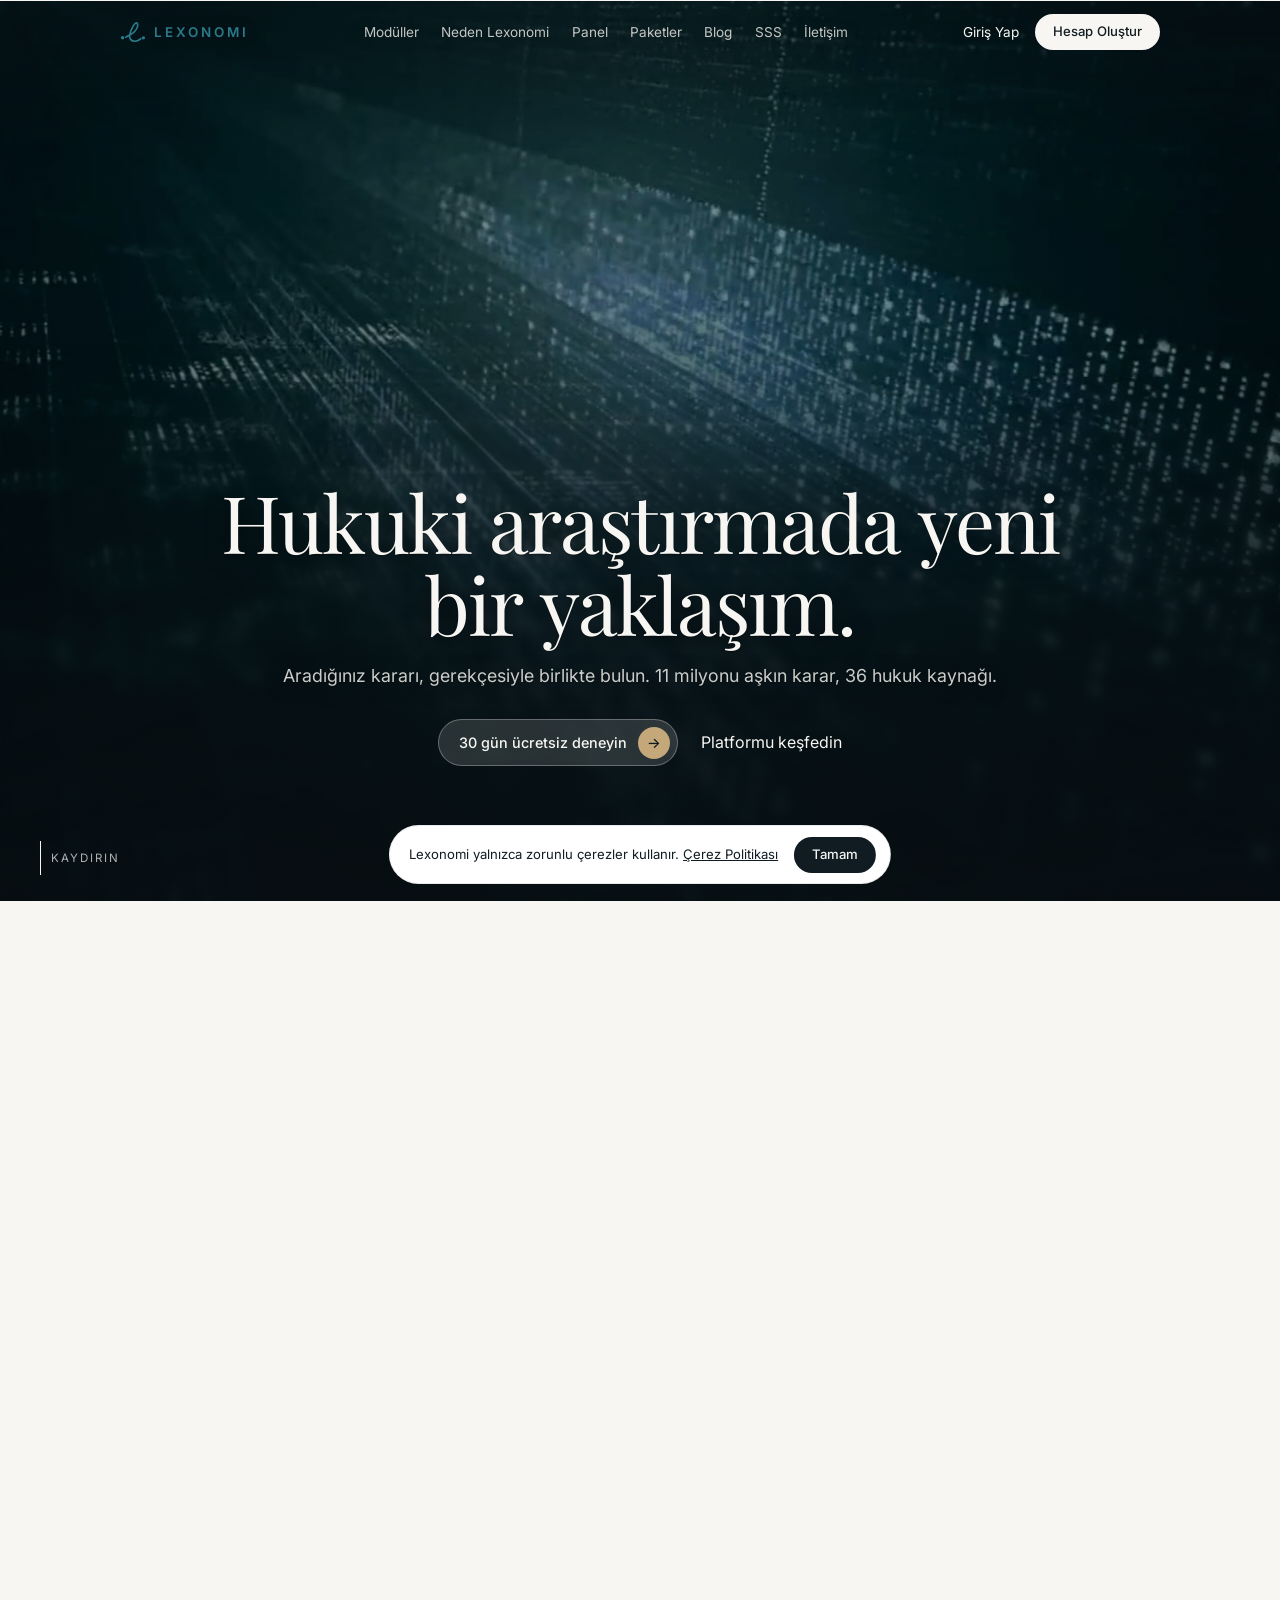
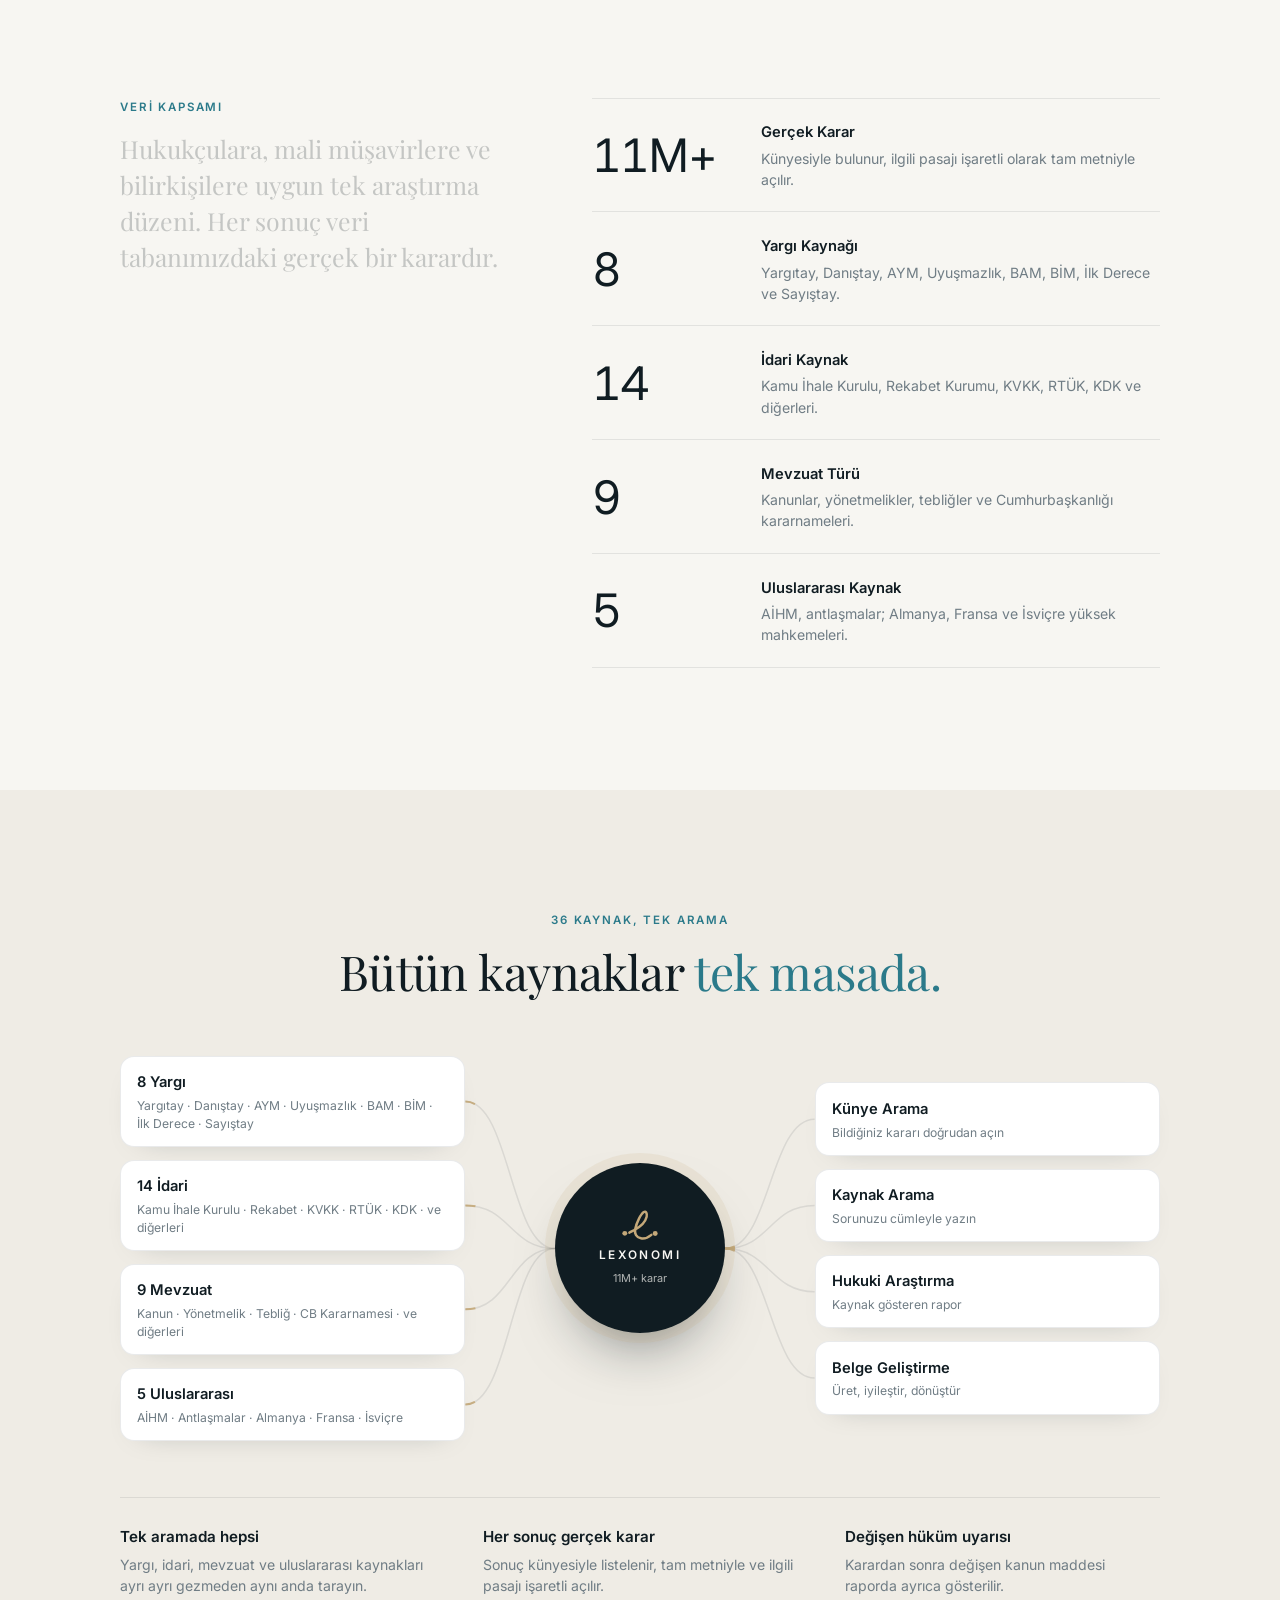
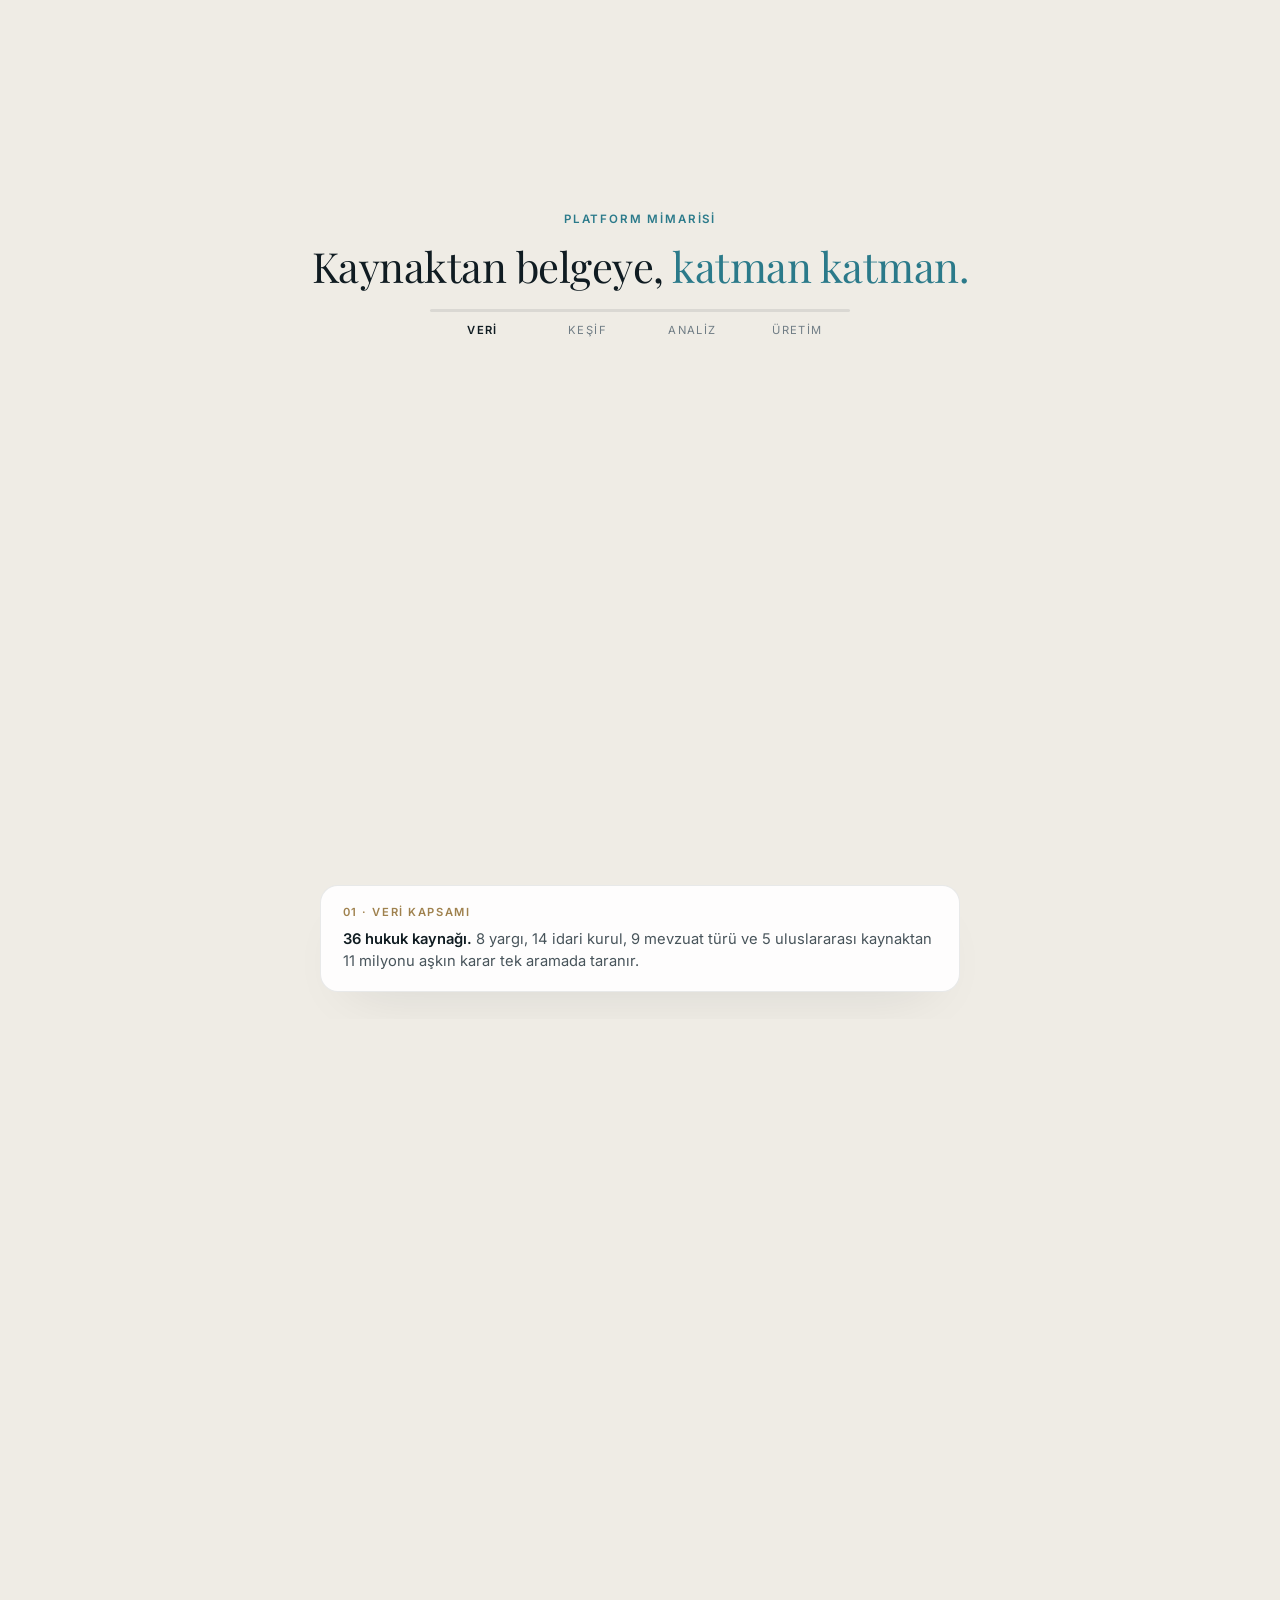
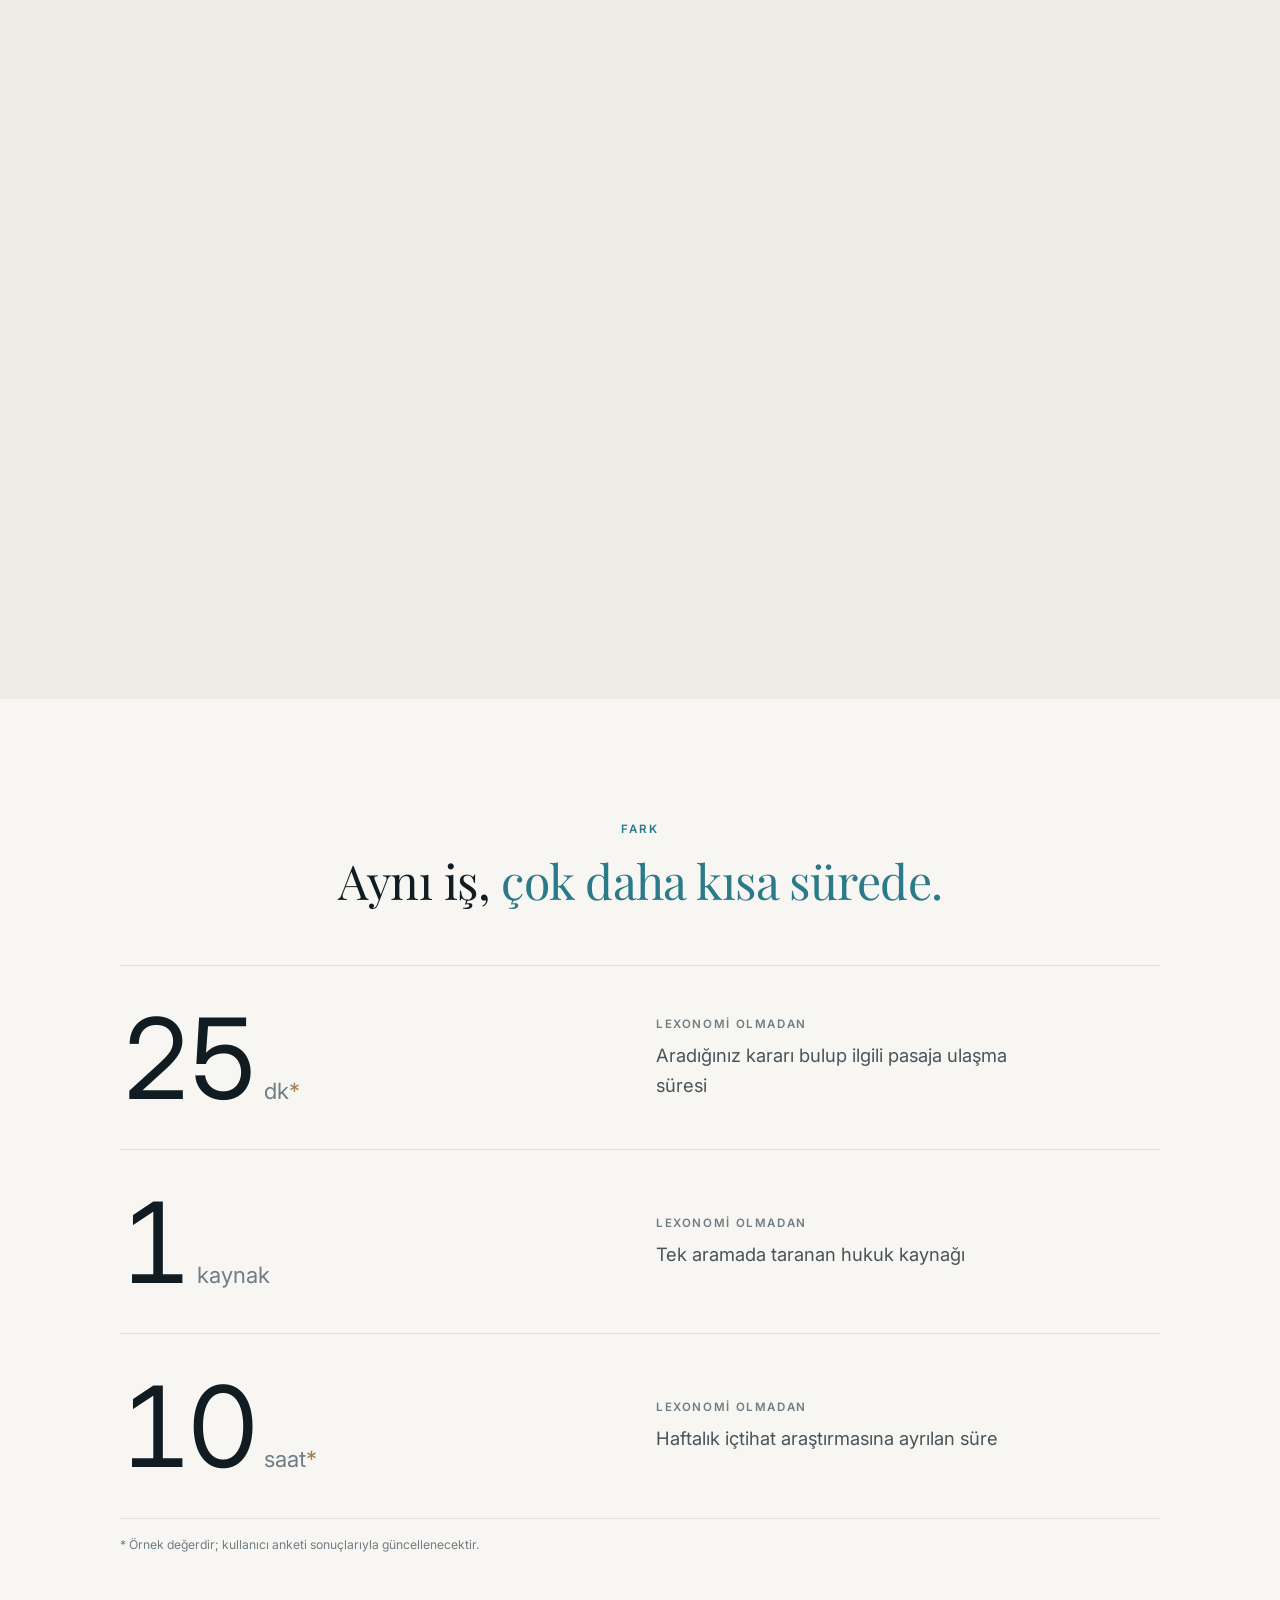
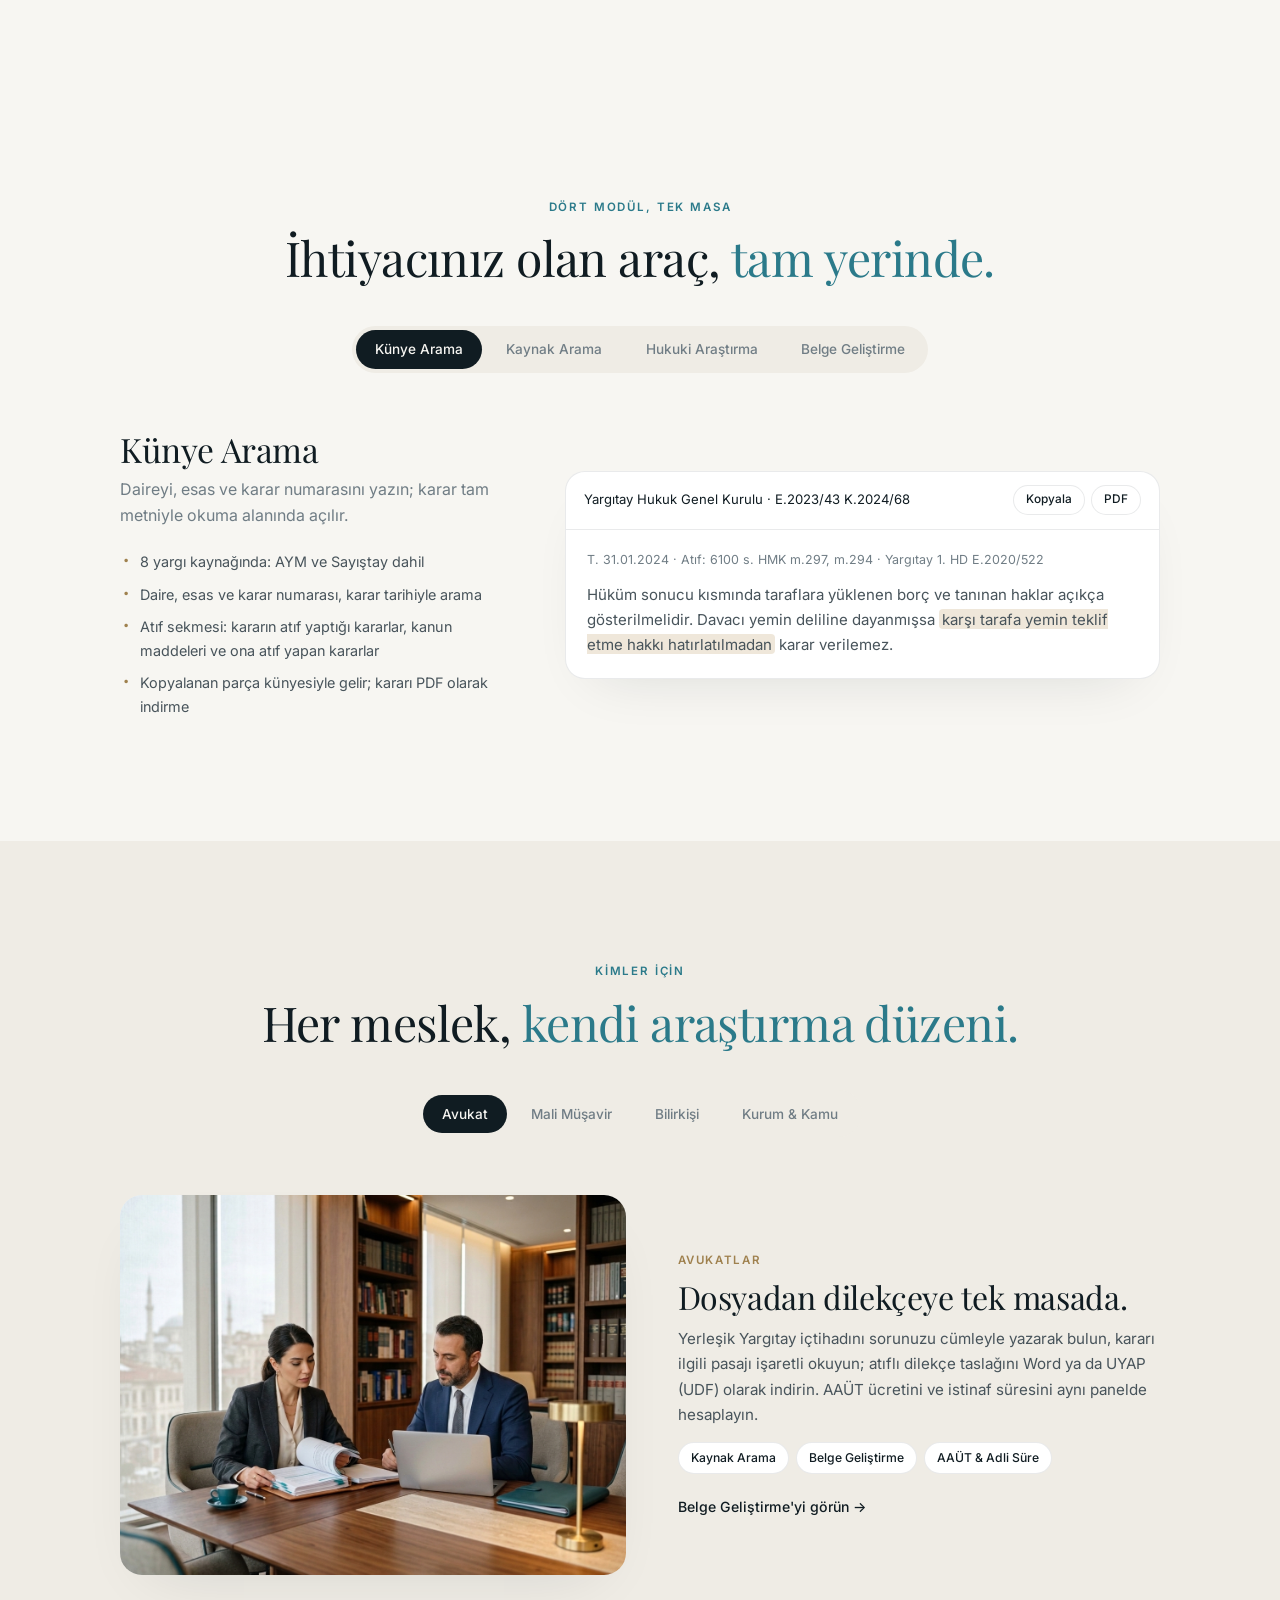
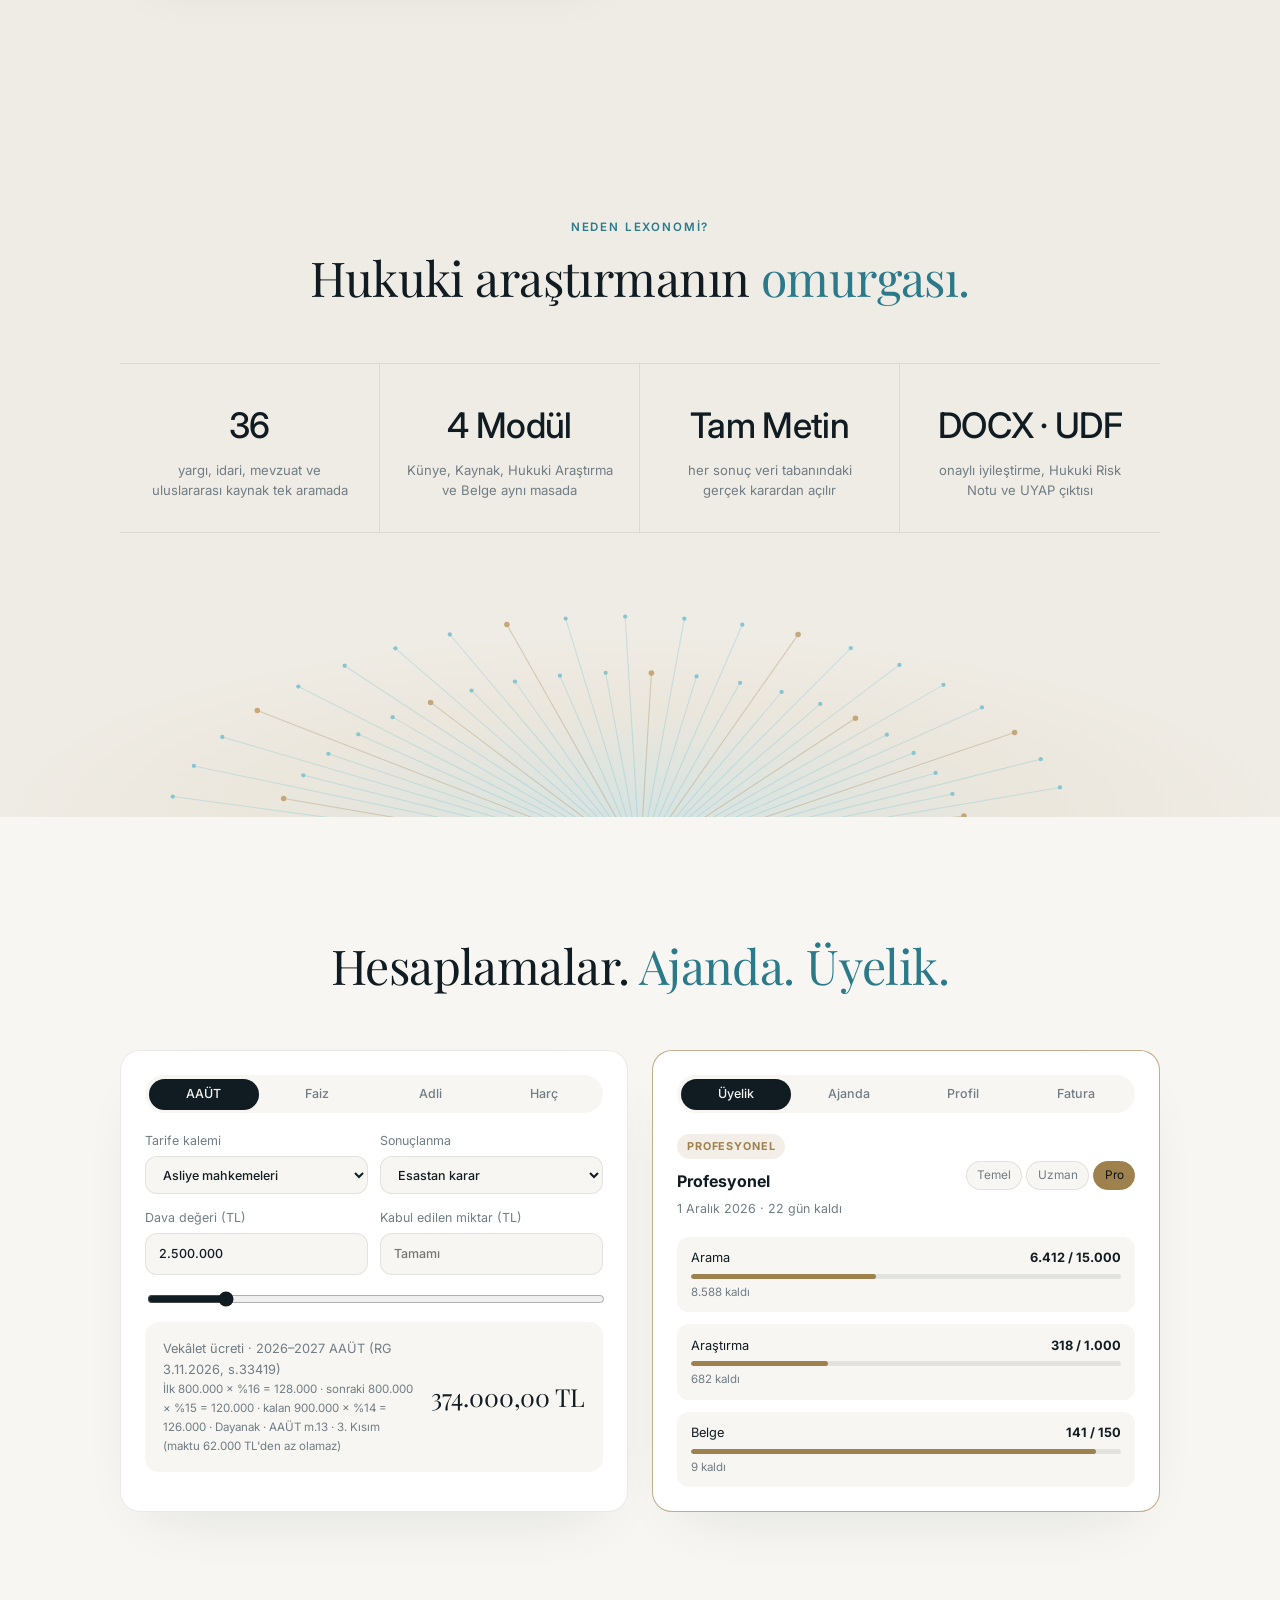
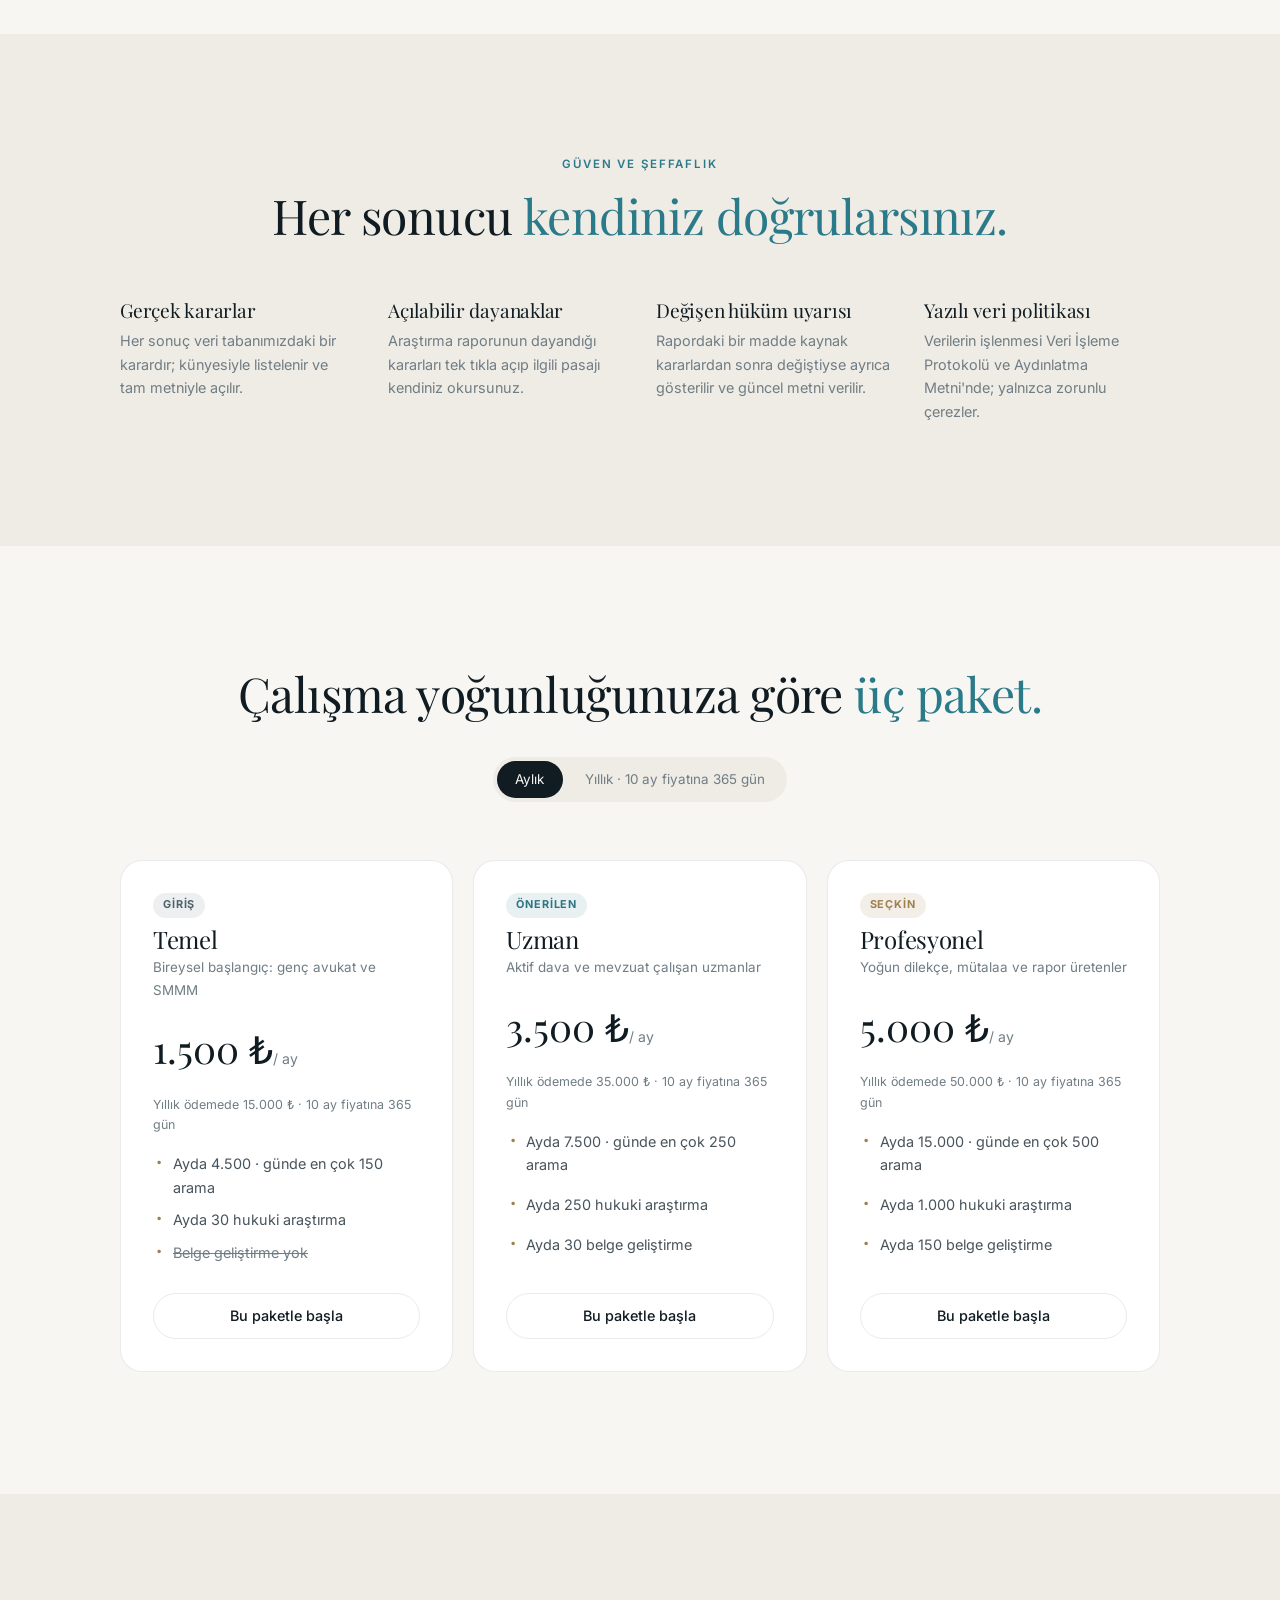
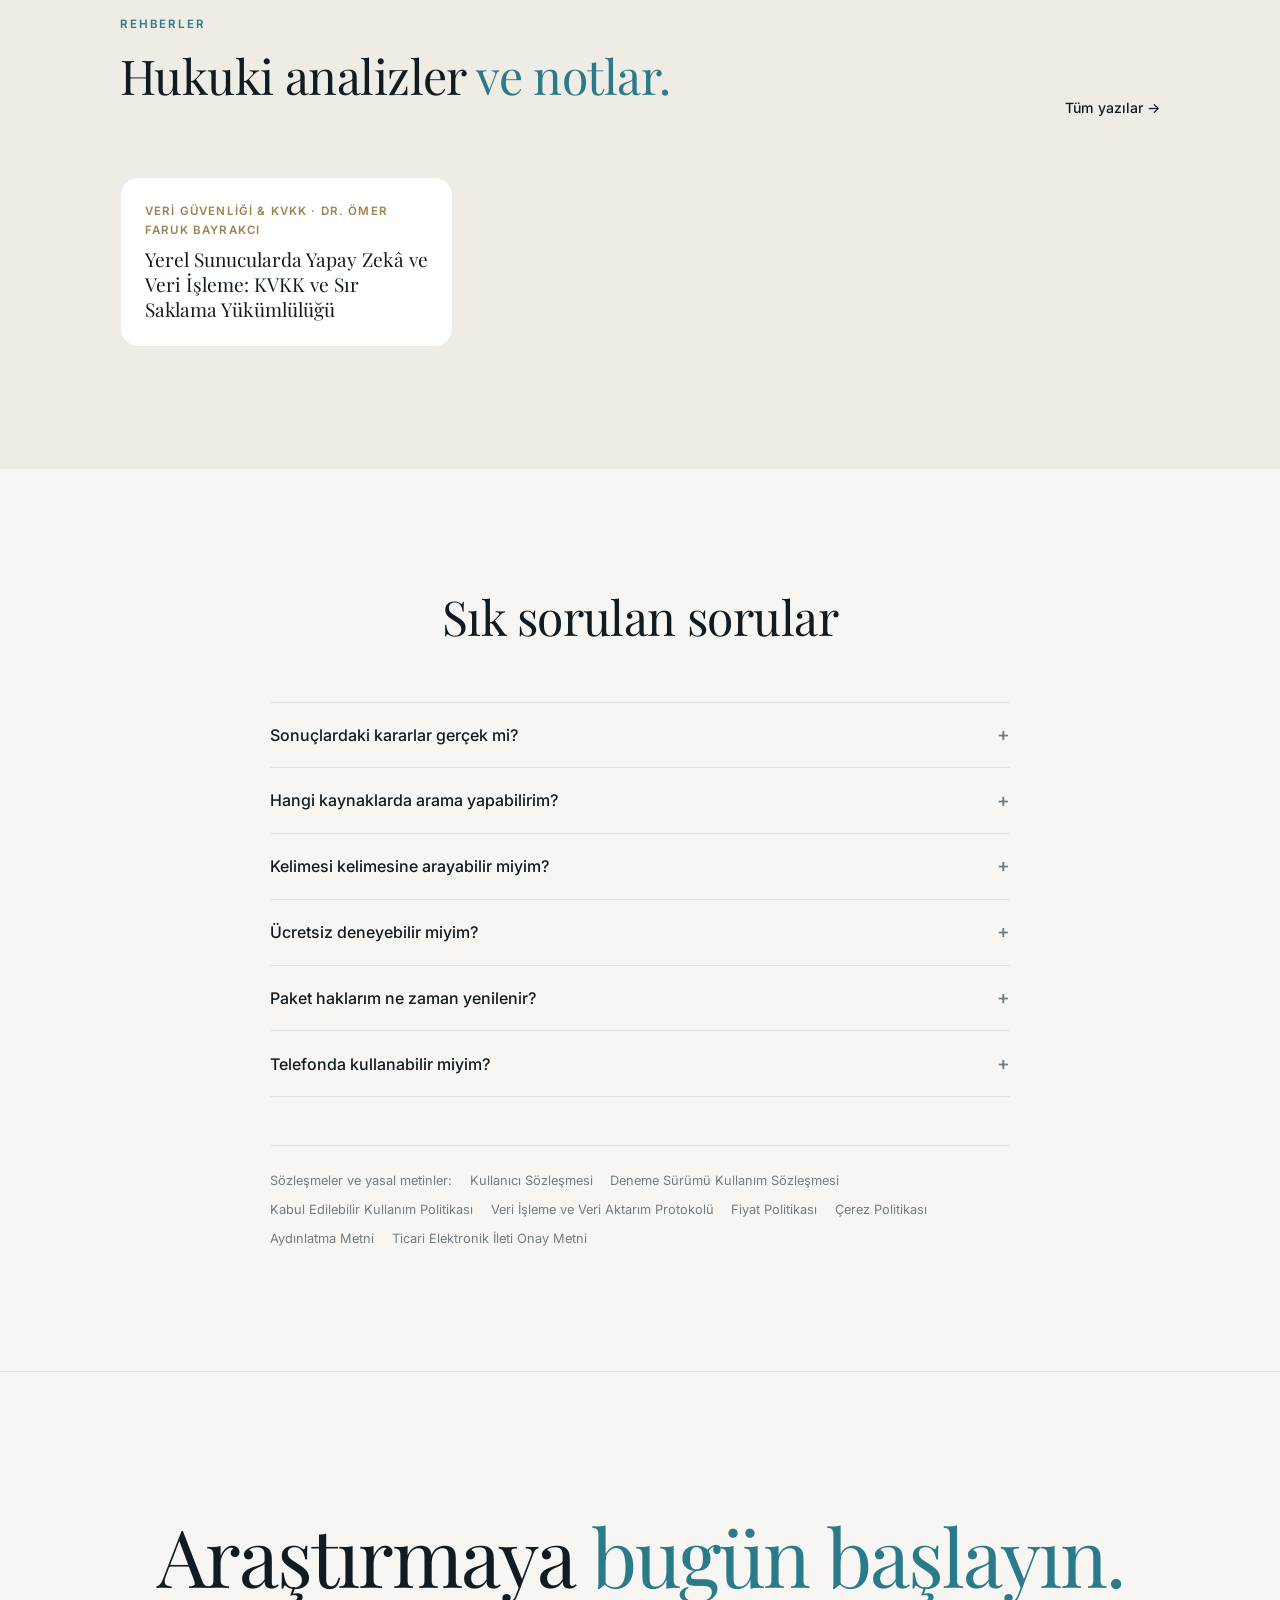
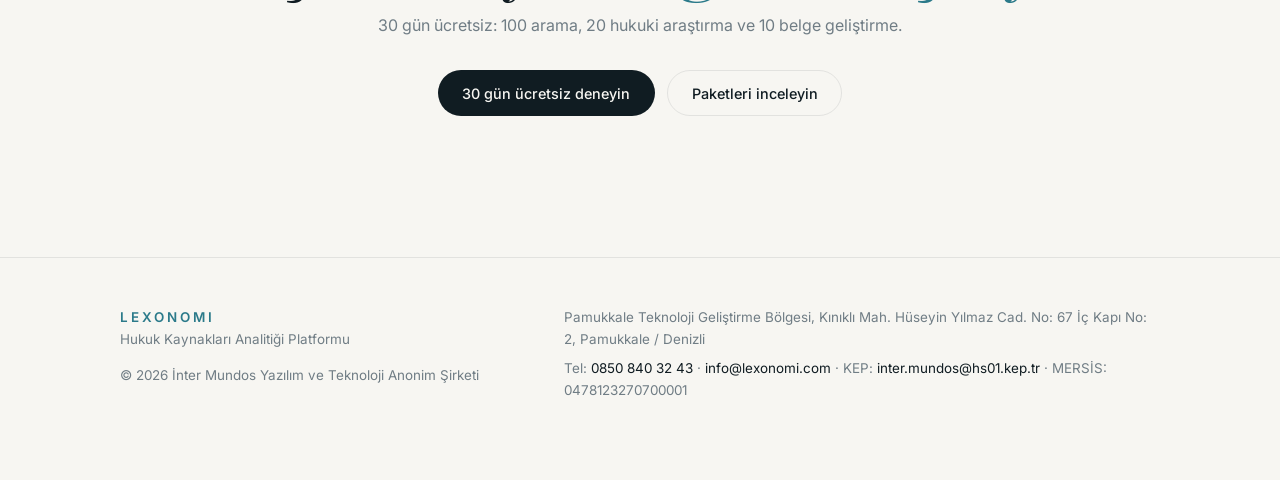
==== index.html @ 8d9b1895 "feat: Lexonomi web sitesi kaynak kodları" ====
<!DOCTYPE html>
<html lang="tr">

<head>
  <meta charset="utf-8" />
  <meta name="viewport" content="width=device-width, initial-scale=1, viewport-fit=cover" />
  <title>Lexonomi — Hukuk Kaynakları Analitiği Platformu</title>
  <meta name="description"
    content="11 milyonu aşkın karar; 8 yargı, 14 idari, 9 mevzuat ve 5 uluslararası kaynakta künye arama, kaynak arama, kaynak gösteren hukuki araştırma ve belge geliştirme." />
  <link rel="canonical" href="https://app.lexonomi.com/" />
  <meta name="theme-color" content="#F7F6F2" media="(prefers-color-scheme: light)" />
  <meta name="theme-color" content="#0D1418" media="(prefers-color-scheme: dark)" />
  <meta property="og:type" content="website" />
  <meta property="og:title" content="Lexonomi — Aradığınız karar, gerekçesiyle elinizde." />
  <meta property="og:description"
    content="36 hukuk kaynağı, 11 milyon+ karar, kaynak gösteren araştırma ve belge geliştirme." />
  <meta property="og:image" content="https://lexonomi.com/assets/opengraph-image.png" />
  <link rel="icon" href="assets/favicon.ico" sizes="48x48" type="image/x-icon" />
  <link rel="icon" href="assets/icon.svg" sizes="any" type="image/svg+xml" />

  <link rel="preconnect" href="https://fonts.googleapis.com" />
  <link rel="preconnect" href="https://fonts.gstatic.com" crossorigin />
  <link rel="stylesheet"
    href="https://fonts.googleapis.com/css2?family=Inter:wght@400;500;600&family=Playfair+Display:ital,wght@0,400;0,500;1,400&display=swap" />
  <link rel="stylesheet" href="styles.css" />
  <noscript>
    <style>
      .reveal {
        opacity: 1 !important;
        transform: none !important
      }
    </style>
  </noscript>

  <script type="application/ld+json">
  {
    "@context": "https://schema.org",
    "@graph": [
      {
        "@type": "Organization",
        "name": "Lexonomi — İnter Mundos Yazılım ve Teknoloji A.Ş.",
        "url": "https://lexonomi.com/",
        "email": "info@lexonomi.com",
        "telephone": "+90-850-840-32-43",
        "address": {
          "@type": "PostalAddress",
          "streetAddress": "Pamukkale Teknoloji Geliştirme Bölgesi, Kınıklı Mah. Hüseyin Yılmaz Cad. No: 67 İç Kapı No: 2",
          "addressLocality": "Pamukkale",
          "addressRegion": "Denizli",
          "addressCountry": "TR"
        }
      },
      {
        "@type": "SoftwareApplication",
        "name": "Lexonomi",
        "applicationCategory": "BusinessApplication",
        "operatingSystem": "Web",
        "url": "https://lexonomi.com/"
      }
    ]
  }
  </script>
</head>

<body>
  <!-- SADE ÜST MENÜ (OTOMATİK TEMA — MANUEL TEMA DÜĞMESİ YOK) -->
  <header class="site-header" id="top">
    <div class="container header-inner">
      <a href="#top" class="brand" aria-label="Lexonomi">
        <svg class="brand-logo" viewBox="218 122 200 166" fill="none" aria-hidden="true">
          <circle cx="238" cy="249" r="13" fill="currentColor"></circle>
          <circle cx="398" cy="250" r="13" fill="currentColor"></circle>
          <path
            d="M262 245 C 270 241, 278 236, 285 233 C 320 216, 346 192, 353 162 C 357 143, 349 130, 338 137 C 322 148, 300 192, 293 226 C 288 252, 299 271, 323 275 C 342 279, 362 270, 378 257"
            stroke="currentColor" stroke-width="13" stroke-linecap="round"></path>
        </svg>
        <span class="brand-word">LEXONOMI</span>
      </a>

      <nav class="nav" aria-label="Ana menü">
        <a href="#moduller">Modüller</a>
        <a href="#neden">Neden Lexonomi</a>
        <a href="#panel">Panel</a>
        <a href="#fiyatlar">Paketler</a>
        <a href="blog/index.html">Blog</a>
        <a href="#sss">SSS</a>
        <a href="#iletisim">İletişim</a>
      </nav>

      <div class="header-actions">
        <a href="https://app.lexonomi.com/" class="nav-login hide-sm" data-app-link="giris">Giriş Yap</a>
        <a href="https://app.lexonomi.com/" class="btn btn-primary btn-sm hide-sm" data-app-link="kayit">Hesap Oluştur</a>
        <button class="menu-btn" id="menuBtn" aria-label="Menü" aria-expanded="false" aria-controls="mobileMenu">
          <span></span><span></span>
        </button>
      </div>
    </div>

    <div class="mobile-menu" id="mobileMenu" hidden>
      <nav>
        <a href="#moduller">Modüller</a>
        <a href="#neden">Neden Lexonomi</a>
        <a href="#panel">Hesap Paneli</a>
        <a href="#guvenlik">Güven</a>
        <a href="#fiyatlar">Paketler</a>
        <a href="blog/index.html">Blog</a>
        <a href="#sss">SSS</a>
        <a href="#sozlesmeler">Sözleşmeler</a>
        <a href="#iletisim">İletişim</a>
      </nav>
      <div class="mobile-cta">
        <a href="https://app.lexonomi.com/" class="btn btn-ghost btn-block" data-app-link="giris">Giriş Yap</a>
        <a href="https://app.lexonomi.com/" class="btn btn-primary btn-block" data-app-link="kayit">Hesap Oluştur</a>
      </div>
    </div>
  </header>

  <main>
    <!-- 1. SİNEMATİK VİDEO GİRİŞ — KAYDIRDIKÇA ÇERÇEVEYE OTURUR -->
    <section class="hero-cine" id="ust" aria-label="Lexonomi açılış">
      <div class="hero-cine-sticky">
        <div class="hero-cine-media">
          <video id="heroVideo" class="hero-video" autoplay muted loop playsinline preload="auto"
            poster="assets/hero-poster.jpg"></video>
          <div class="hero-calm" aria-hidden="true"></div>
          <div class="hero-scrim" aria-hidden="true"></div>
        </div>

        <div class="hero-cine-copy">
          <h1 id="heroSlogan" class="hero-title">Hukuki araştırmada yeni bir yaklaşım.</h1>
          <p class="hero-sub">Aradığınız kararı, gerekçesiyle birlikte bulun. 11 milyonu aşkın karar, 36 hukuk kaynağı.</p>
          <div class="hero-cta">
            <a href="https://app.lexonomi.com/" class="hero-pill" data-app-link="kayit">30 gün ücretsiz deneyin <span aria-hidden="true">→</span></a>
            <a href="#katmanlar" class="hero-link">Platformu keşfedin</a>
          </div>
        </div>

        <p class="hero-cine-second" aria-hidden="true">Her sonuç, veri tabanımızdaki<br><em>gerçek bir karardır.</em></p>

        <div class="hero-cine-foot">
          <span class="scroll-cue" aria-hidden="true"><i></i>Kaydırın</span>
          <span class="hero-sample-note" id="heroSampleNote"></span>
        </div>
      </div>
    </section>

    <!-- 2. KAPSAM — LEGORA TARZI EDİTORYAL SAYI DÜZENİ (GERÇEK LEXONOMI VERİLERİ) -->
    <section class="section" id="kapsam">
      <div class="container editorial-metrics reveal">
        <div class="em-intro">
          <p class="eyebrow">Veri Kapsamı</p>
          <p class="em-statement">Hukukçulara, mali müşavirlere ve bilirkişilere uygun tek araştırma düzeni. Her sonuç
            veri tabanımızdaki gerçek bir karardır.</p>
        </div>

        <div class="em-list">
          <div class="em-row">
            <strong>11M+</strong>
            <div class="em-detail"><b>Gerçek Karar</b><p>Künyesiyle bulunur, ilgili pasajı işaretli olarak tam metniyle açılır.</p></div>
          </div>
          <div class="em-row">
            <strong>8</strong>
            <div class="em-detail"><b>Yargı Kaynağı</b><p>Yargıtay, Danıştay, AYM, Uyuşmazlık, BAM, BİM, İlk Derece ve Sayıştay.</p></div>
          </div>
          <div class="em-row">
            <strong>14</strong>
            <div class="em-detail"><b>İdari Kaynak</b><p>Kamu İhale Kurulu, Rekabet Kurumu, KVKK, RTÜK, KDK ve diğerleri.</p></div>
          </div>
          <div class="em-row">
            <strong>9</strong>
            <div class="em-detail"><b>Mevzuat Türü</b><p>Kanunlar, yönetmelikler, tebliğler ve Cumhurbaşkanlığı kararnameleri.</p></div>
          </div>
          <div class="em-row">
            <strong>5</strong>
            <div class="em-detail"><b>Uluslararası Kaynak</b><p>AİHM, antlaşmalar; Almanya, Fransa ve İsviçre yüksek mahkemeleri.</p></div>
          </div>
        </div>
      </div>
    </section>

    <!-- 2.2. KAYNAK AKIŞ ŞEMASI — 36 KAYNAK TEK MERKEZDE (çizgiler app.js ile çizilir) -->
    <section class="section section-soft" id="kaynaklar" aria-label="36 hukuk kaynağı">
      <div class="container">
        <header class="sec-head reveal">
          <p class="eyebrow">36 Kaynak, Tek Arama</p>
          <h2>Bütün kaynaklar <span class="tone">tek masada.</span></h2>
        </header>

        <div class="flow" id="flow">
          <svg class="flow-lines" aria-hidden="true"></svg>

          <div class="flow-col flow-src">
            <div class="flow-card" data-flow="src">
              <b>8 Yargı</b>
              <p>Yargıtay · Danıştay · AYM · Uyuşmazlık · BAM · BİM · İlk Derece · Sayıştay</p>
            </div>
            <div class="flow-card" data-flow="src">
              <b>14 İdari</b>
              <p>Kamu İhale Kurulu · Rekabet · KVKK · RTÜK · KDK · ve diğerleri</p>
            </div>
            <div class="flow-card" data-flow="src">
              <b>9 Mevzuat</b>
              <p>Kanun · Yönetmelik · Tebliğ · CB Kararnamesi · ve diğerleri</p>
            </div>
            <div class="flow-card" data-flow="src">
              <b>5 Uluslararası</b>
              <p>AİHM · Antlaşmalar · Almanya · Fransa · İsviçre</p>
            </div>
          </div>

          <div class="flow-hub" data-flow="hub">
            <svg viewBox="218 122 200 166" fill="none" aria-hidden="true">
              <circle cx="238" cy="249" r="13" fill="currentColor"></circle>
              <circle cx="398" cy="250" r="13" fill="currentColor"></circle>
              <path d="M262 245 C 270 241, 278 236, 285 233 C 320 216, 346 192, 353 162 C 357 143, 349 130, 338 137 C 322 148, 300 192, 293 226 C 288 252, 299 271, 323 275 C 342 279, 362 270, 378 257"
                stroke="currentColor" stroke-width="13" stroke-linecap="round"></path>
            </svg>
            <span>LEXONOMI</span>
            <small>11M+ karar</small>
          </div>

          <div class="flow-col flow-out">
            <a class="flow-card flow-mod" data-flow="out" href="#moduller" data-goto-mod="kunye"><b>Künye Arama</b><p>Bildiğiniz kararı doğrudan açın</p></a>
            <a class="flow-card flow-mod" data-flow="out" href="#moduller" data-goto-mod="kaynak"><b>Kaynak Arama</b><p>Sorunuzu cümleyle yazın</p></a>
            <a class="flow-card flow-mod" data-flow="out" href="#moduller" data-goto-mod="arastirma"><b>Hukuki Araştırma</b><p>Kaynak gösteren rapor</p></a>
            <a class="flow-card flow-mod" data-flow="out" href="#moduller" data-goto-mod="belge"><b>Belge Geliştirme</b><p>Üret, iyileştir, dönüştür</p></a>
          </div>
        </div>

        <div class="trio reveal">
          <div>
            <b>Tek aramada hepsi</b>
            <p>Yargı, idari, mevzuat ve uluslararası kaynakları ayrı ayrı gezmeden aynı anda tarayın.</p>
          </div>
          <div>
            <b>Her sonuç gerçek karar</b>
            <p>Sonuç künyesiyle listelenir, tam metniyle ve ilgili pasajı işaretli açılır.</p>
          </div>
          <div>
            <b>Değişen hüküm uyarısı</b>
            <p>Karardan sonra değişen kanun maddesi raporda ayrıca gösterilir.</p>
          </div>
        </div>
      </div>
    </section>

    <!-- 2.5. KAYDIRDIKÇA ÜST ÜSTE OTURAN KATMANLAR (STICKY 3D YIĞIN) -->
    <section class="stack-sec" id="katmanlar" aria-label="Platform mimarisi">
      <div class="stack-sticky">
        <header class="stack-head">
          <p class="eyebrow">Platform Mimarisi</p>
          <h2>Kaynaktan belgeye, <span class="tone">katman katman.</span></h2>
        </header>

        <div class="stack-progress" aria-hidden="true">
          <span class="stack-progress-bar"></span>
          <ol>
            <li data-step="0">Veri</li>
            <li data-step="1">Keşif</li>
            <li data-step="2">Analiz</li>
            <li data-step="3">Üretim</li>
          </ol>
        </div>

        <div class="stack-scene" aria-hidden="true">
          <div class="stack-world">
            <div class="plate" data-plate="0"><b>36 Hukuk Kaynağı</b><small>11M+ karar</small></div>
            <div class="plate" data-plate="1"><b>Künye &amp; Kaynak</b><small>Erişim ve keşif</small></div>
            <div class="plate" data-plate="2"><b>Hukuki Araştırma</b><small>Atıflı analiz</small></div>
            <div class="plate plate-top" data-plate="3">
              <div class="plate-tiles">
                <i>Künye Arama</i><i>Kaynak Arama</i><i>Hukuki Araştırma</i>
                <i>Belge Geliştirme</i><i>AAÜT Hesabı</i><i>Süre Hesabı</i>
              </div>
            </div>
          </div>
        </div>

        <div class="stack-captions" aria-live="polite">
          <article class="stack-cap is-active" data-cap="0">
            <span>01 · Veri Kapsamı</span>
            <p><b>36 hukuk kaynağı.</b> 8 yargı, 14 idari kurul, 9 mevzuat türü ve 5 uluslararası kaynaktan 11 milyonu aşkın karar tek aramada taranır.</p>
          </article>
          <article class="stack-cap" data-cap="1">
            <span>02 · Erişim &amp; Keşif</span>
            <p><b>Künye Arama ve Kaynak Arama.</b> Künyesini bildiğiniz kararı doğrudan açın ya da sorunuzu cümleyle yazın; kararlar anlamına göre bulunur ve ilgili pasaj işaretli açılır.</p>
          </article>
          <article class="stack-cap" data-cap="2">
            <span>03 · Analiz</span>
            <p><b>Hukuki Araştırma.</b> Sorunuzla ilgili kararlar taranır ve kaynak gösteren bir rapor yazılır; kararlardan sonra değişen kanun maddeleri ayrıca uyarılır.</p>
          </article>
          <article class="stack-cap" data-cap="3">
            <span>04 · Üretim &amp; Hesap</span>
            <p><b>Belge Geliştirme ve Hesap Paneli.</b> Atıflı taslak üretin, DOCX / PDF / UDF indirin; AAÜT ve süreleri aynı panelde hesaplayın.</p>
          </article>
        </div>
      </div>
    </section>

    <!-- 2.7. LEXONOMI OLMADAN / LEXONOMI İLE — KAYDIRDIKÇA DÖNÜŞEN SAYILAR
         ÖNEMLİ: data-sample="1" olan satırlar ÖRNEK değerdir. Kullanıcı anketi sonuçları gelince
         data-from / data-to değerlerini güncelleyip data-sample özniteliğini silin (yıldız ve dipnot kendiliğinden kalkar). -->
    <section class="section" id="fark" aria-label="Lexonomi ile fark">
      <div class="container">
        <header class="sec-head reveal">
          <p class="eyebrow">Fark</p>
          <h2>Aynı iş, <span class="tone">çok daha kısa sürede.</span></h2>
        </header>

        <div class="fark-list">
          <div class="fark-row" data-fark data-from="25" data-to="2" data-unit="dk" data-sample="1">
            <div class="fark-num"><span class="fark-val">25</span><small class="fark-unit">dk</small></div>
            <div class="fark-copy">
              <span class="fark-state"><i class="off">Lexonomi olmadan</i><i class="on">Lexonomi ile</i></span>
              <p>Aradığınız kararı bulup ilgili pasaja ulaşma süresi</p>
            </div>
          </div>
          <div class="fark-row" data-fark data-from="1" data-to="36" data-unit="kaynak">
            <div class="fark-num"><span class="fark-val">1</span><small class="fark-unit">kaynak</small></div>
            <div class="fark-copy">
              <span class="fark-state"><i class="off">Lexonomi olmadan</i><i class="on">Lexonomi ile</i></span>
              <p>Tek aramada taranan hukuk kaynağı</p>
            </div>
          </div>
          <div class="fark-row" data-fark data-from="10" data-to="3" data-unit="saat" data-sample="1">
            <div class="fark-num"><span class="fark-val">10</span><small class="fark-unit">saat</small></div>
            <div class="fark-copy">
              <span class="fark-state"><i class="off">Lexonomi olmadan</i><i class="on">Lexonomi ile</i></span>
              <p>Haftalık içtihat araştırmasına ayrılan süre</p>
            </div>
          </div>
        </div>
        <p class="fark-note" id="farkNote">* Örnek değerdir; kullanıcı anketi sonuçlarıyla güncellenecektir.</p>
      </div>
    </section>

    <!-- 3. DÖRT MODÜL — SADELEŞTİRİLMİŞ, 20 SANİYEDE ANLAŞILIR -->
    <section class="section" id="moduller">
      <div class="container">
        <header class="sec-head reveal">
          <p class="eyebrow">Dört Modül, Tek Masa</p>
          <h2>İhtiyacınız olan araç, <span class="tone">tam yerinde.</span></h2>
          <div class="mod-tabs" role="tablist" aria-label="Modüller">
            <button type="button" role="tab" aria-selected="true" class="is-on" data-mod="kunye">Künye Arama</button>
            <button type="button" role="tab" aria-selected="false" data-mod="kaynak">Kaynak Arama</button>
            <button type="button" role="tab" aria-selected="false" data-mod="arastirma">Hukuki Araştırma</button>
            <button type="button" role="tab" aria-selected="false" data-mod="belge">Belge Geliştirme</button>
          </div>
        </header>

        <!-- MODÜL 1: KÜNYE ARAMA -->
        <div class="mod-view" data-mod-pane="kunye">
          <div class="mod-copy">
            <h3>Künye Arama</h3>
            <p class="mod-lead">Daireyi, esas ve karar numarasını yazın; karar tam metniyle okuma alanında açılır.</p>
            <ul class="clean-list">
              <li>8 yargı kaynağında: AYM ve Sayıştay dahil</li>
              <li>Daire, esas ve karar numarası, karar tarihiyle arama</li>
              <li>Atıf sekmesi: kararın atıf yaptığı kararlar, kanun maddeleri ve ona atıf yapan kararlar</li>
              <li>Kopyalanan parça künyesiyle gelir; kararı PDF olarak indirme</li>
            </ul>
          </div>
          <div class="mod-canvas">
            <div class="canvas-bar">
              <span>Yargıtay Hukuk Genel Kurulu · E.2023/43 K.2024/68</span>
              <div class="canvas-tools">
                <button type="button" class="copy-btn"
                  data-copy="Yargıtay HGK, E.2023/43 K.2024/68, T.31.01.2024">Kopyala</button>
                <button type="button" class="copy-btn" data-toast-msg="Karar PDF olarak hazırlandı.">PDF</button>
              </div>
            </div>
            <div class="canvas-body">
              <p class="canvas-meta">T. 31.01.2024 · Atıf: 6100 s. HMK m.297, m.294 · Yargıtay 1. HD E.2020/522</p>
              <p>Hüküm sonucu kısmında taraflara yüklenen borç ve tanınan haklar açıkça gösterilmelidir. Davacı yemin
                deliline dayanmışsa <mark>karşı tarafa yemin teklif etme hakkı hatırlatılmadan</mark> karar verilemez.
              </p>
            </div>
          </div>
        </div>

        <!-- MODÜL 2: KAYNAK ARAMA -->
        <div class="mod-view" data-mod-pane="kaynak" hidden>
          <div class="mod-copy">
            <h3>Kaynak Arama</h3>
            <p class="mod-lead">Sorunuzu cümleyle yazın; arama kelimeye değil anlama bakar, aynı meseleyi başka sözcüklerle anlatan kararlar da bulunur.</p>
            <ul class="clean-list">
              <li>Güncel sekmesinde son 5 yılın kararları</li>
              <li>Kelime sekmesinde sorudaki kelimelerin geçtiği kararlar</li>
              <li>Karar, soruyla ilgili pasajda işaretli açılır; kararın içinde arama</li>
              <li>Kopyalanan parça künyesiyle gelir</li>
            </ul>
          </div>
          <div class="mod-canvas">
            <div class="canvas-bar">
              <div class="mini-seg" id="kaynakSortTabs">
                <button type="button" class="is-on" data-ksort="ilgi">İlgi</button>
                <button type="button" data-ksort="guncel">Güncel</button>
                <button type="button" data-ksort="kelime">Kelime</button>
              </div>
              <input type="search" id="kaynakInSearch" class="in-case-search" placeholder="Karar içinde ara…"
                aria-label="Karar içinde ara" />
            </div>
            <div class="query-line"><span>Sorgu</span><b id="kaynakQuery" data-text="Fatura düzenlenmemesi halinde özel usulsüzlük cezası hangi şartlarda kesilir?">Fatura düzenlenmemesi halinde özel usulsüzlük cezası hangi şartlarda kesilir?</b></div>
            <div class="canvas-split">
              <ul class="mini-list" id="kaynakList"></ul>
              <div class="canvas-body">
                <p class="canvas-meta"><b id="kaynakCourt"></b> · <span id="kaynakMeta"></span></p>
                <div id="kaynakText"></div>
              </div>
            </div>
          </div>
        </div>

        <!-- MODÜL 3: HUKUKİ ARAŞTIRMA -->
        <div class="mod-view" data-mod-pane="arastirma" hidden>
          <div class="mod-copy">
            <h3>Hukuki Araştırma</h3>
            <p class="mod-lead">Sorunuzla ilgili kararlar taranır ve kaynak gösteren bir rapor yazılır; raporun dayandığı kararlar künyeleriyle gösterilir.</p>
            <ul class="clean-list">
              <li>Dayanak kararlar tek tıkla, ilgili pasaj işaretli açılır</li>
              <li>Son 5 yılın kararları ve sorudaki kelimelerin geçtiği kararlar ayrıca taranır</li>
              <li>Kaynak kararlardan sonra değişen kanun maddeleri ayrıca uyarılır</li>
              <li>Raporu tek tıkla kopyalama</li>
            </ul>
          </div>
          <div class="mod-canvas">
            <div class="canvas-bar">
              <span>Örnek rapor · 27 aday okundu · 17 karara atıf</span>
              <button type="button" class="copy-btn"
                data-copy="213 s. VUK m.353 uyarınca özel usulsüzlük cezası için usulüne uygun somut tespit zorunludur (Danıştay 3. D., E.2020/1142 K.2022/2355).">Kopyala</button>
            </div>
            <div class="canvas-body">
              <p>213 s. VUK m.353/1 uyarınca ceza kesilebilmesi için <mark>usulüne uygun somut tespit</mark> zorunludur
                (<button type="button" class="cite-link" data-cite="c2">Danıştay 3. D., E.2020/4162</button>; <button
                  type="button" class="cite-link" data-cite="c1">Danıştay 4. D., E.2020/153</button>).</p>
              <div class="cite-inline-box" id="reportCiteDrawer">
                <b id="citeDrawerTitle">Atıfa tıklayın</b>
                <small id="citeDrawerMeta">Künye seçildiğinde dayanak pasaj burada görünür.</small>
                <p id="citeDrawerText">Danıştay 3. veya 4. Daire atıflarına dokunarak gerekçeyi doğrulayın.</p>
              </div>
              <div class="risk-box"><b>Kaynak kararlardan sonra değişen hüküm:</b> VUK m.353 02.08.2024'te değişti (7524 s. K.). Bu maddeyi anan 27 kararın tümü değişiklikten önce verilmiş; güncel metni ayrıca kontrol edin.</div>
            </div>
          </div>
        </div>

        <!-- MODÜL 4: BELGE GELİŞTİRME -->
        <div class="mod-view" data-mod-pane="belge" hidden>
          <div class="mod-copy">
            <h3>Belge Geliştirme</h3>
            <p class="mod-lead">Belgenizi üretin, iyileştirin, dönüştürün. Önerileri kart kart onaylayın; yalnız onayladığınız öneri metne işlenir.</p>
            <ul class="clean-list">
              <li>Atıf yapılan kararlar ayrı sekmede</li>
              <li>Her önerinin gerekçesi ve metindeki yeri; sonda Hukuki Risk Notu</li>
              <li>PDF, Word, UDF ve fotoğraftan düzenlenebilir metne dönüştürme</li>
              <li>Word (DOCX), PDF ve UYAP (UDF) olarak indirme</li>
            </ul>
          </div>
          <div class="mod-canvas">
            <div class="canvas-bar">
              <div class="mini-seg" id="belgeModeTabs">
                <button type="button" class="is-on" data-bmode="uret">Üret</button>
                <button type="button" data-bmode="iyilestir">İyileştir</button>
                <button type="button" data-bmode="donustur">Dönüştür</button>
                <button type="button" data-bmode="atif">Atıf (2)</button>
              </div>
              <div class="canvas-tools">
                <button type="button" class="copy-btn" data-toast-msg="Word (DOCX) indirildi.">DOCX</button>
                <button type="button" class="copy-btn" data-toast-msg="PDF indirildi.">PDF</button>
                <button type="button" class="copy-btn" data-toast-msg="UYAP (UDF) indirildi.">UDF</button>
              </div>
            </div>
            <div class="canvas-body" id="belgeCanvas"></div>
          </div>
        </div>
      </div>
    </section>

    <!-- 3.5. MESLEK GRUPLARI — FOTOĞRAFLI SEKMELER -->
    <section class="section section-soft" id="meslekler" aria-label="Meslek grupları">
      <div class="container">
        <header class="sec-head reveal">
          <p class="eyebrow">Kimler İçin</p>
          <h2>Her meslek, <span class="tone">kendi araştırma düzeni.</span></h2>
          <div class="mod-tabs" role="tablist" aria-label="Meslek grupları">
            <button type="button" role="tab" aria-selected="true" class="is-on" data-meslek="avukat">Avukat</button>
            <button type="button" role="tab" aria-selected="false" data-meslek="smmm">Mali Müşavir</button>
            <button type="button" role="tab" aria-selected="false" data-meslek="bilirkisi">Bilirkişi</button>
            <button type="button" role="tab" aria-selected="false" data-meslek="kurum">Kurum &amp; Kamu</button>
          </div>
        </header>

        <article class="meslek-card" data-meslek-pane="avukat">
          <div class="meslek-photo"><img src="assets/meslek-avukat.jpg" alt="Toplantı masasında dosya inceleyen avukatlar" loading="lazy" width="900" height="675" /></div>
          <div class="meslek-copy">
            <span class="meslek-tag">Avukatlar</span>
            <h3>Dosyadan dilekçeye tek masada.</h3>
            <p>Yerleşik Yargıtay içtihadını sorunuzu cümleyle yazarak bulun, kararı ilgili pasajı işaretli okuyun; atıflı dilekçe taslağını Word ya da UYAP (UDF) olarak indirin. AAÜT ücretini ve istinaf süresini aynı panelde hesaplayın.</p>
            <div class="meslek-chips"><span>Kaynak Arama</span><span>Belge Geliştirme</span><span>AAÜT &amp; Adli Süre</span></div>
            <a href="#moduller" class="link-arrow" data-goto-mod="belge">Belge Geliştirme'yi görün →</a>
          </div>
        </article>

        <article class="meslek-card" data-meslek-pane="smmm" hidden>
          <div class="meslek-photo"><img src="assets/meslek-smmm.jpg" alt="Belge üzerinde kalemle çalışan mali müşavir" loading="lazy" width="900" height="675" /></div>
          <div class="meslek-copy">
            <span class="meslek-tag">Mali Müşavirler (SMMM)</span>
            <h3>Vergi uyuşmazlığında Danıştay ne diyor?</h3>
            <p>Özel usulsüzlük cezası gibi sorularda Danıştay kararlarını tarayan, kaynak gösteren bir rapor alın. Raporda anılan VUK maddesi kararlardan sonra değiştiyse güncel metin ayrıca gösterilir. Kanun, yönetmelik ve tebliğler de aynı aramada.</p>
            <div class="meslek-chips"><span>Hukuki Araştırma</span><span>Mevzuat</span><span>Değişen Hüküm Uyarısı</span></div>
            <a href="#moduller" class="link-arrow" data-goto-mod="arastirma">Hukuki Araştırma'yı görün →</a>
          </div>
        </article>

        <article class="meslek-card" data-meslek-pane="bilirkisi" hidden>
          <div class="meslek-photo"><img src="assets/meslek-bilirkisi.jpg" alt="Masada rapor imzalayan bilirkişi" loading="lazy" width="900" height="675" /></div>
          <div class="meslek-copy">
            <span class="meslek-tag">Bilirkişiler</span>
            <h3>Raporunuzu kararlarla destekleyin.</h3>
            <p>Tespitlerinizin dayandığı yüksek mahkeme kararlarını künyesiyle bulun, kopyaladığınız pasaj künyesiyle gelsin. Faiz ve harç hesabını dönem dönem dökümü ve dayanağıyla alın.</p>
            <div class="meslek-chips"><span>Künye Arama</span><span>Faiz &amp; Harç</span><span>Künyeli Kopyalama</span></div>
            <a href="#panel" class="link-arrow">Hesap panelini görün →</a>
          </div>
        </article>

        <article class="meslek-card" data-meslek-pane="kurum" hidden>
          <div class="meslek-photo"><img src="assets/meslek-kurum.jpg" alt="Gece şehir manzarası ve kurum binaları" loading="lazy" width="900" height="675" /></div>
          <div class="meslek-copy">
            <span class="meslek-tag">Kurumlar ve Kamu</span>
            <h3>İdari kararlar ve yargı, birlikte.</h3>
            <p>Kamu İhale Kurulu, Rekabet Kurumu, KVKK ve Sayıştay kararlarını Danıştay içtihadıyla aynı aramada tarayın. Kurumlar ve kamu kuruluşları için ayrı paketlerimiz var.</p>
            <div class="meslek-chips"><span>14 İdari Kaynak</span><span>Sayıştay</span><span>Kurumsal Paket</span></div>
            <a href="#iletisim" class="link-arrow">Kurumsal paket için iletişim →</a>
          </div>
        </article>
      </div>
    </section>

    <!-- 4. NEDEN LEXONOMI? -->
    <!-- 4. NEDEN LEXONOMI? — STRIPE TARZI 4 SÜTUNLU OMURGA + RADYAL KAYNAK AĞI -->
    <section class="section section-backbone" id="neden">
      <div class="container">
        <header class="sec-head reveal">
          <p class="eyebrow">Neden Lexonomi?</p>
          <h2>Hukuki araştırmanın <span class="tone">omurgası.</span></h2>
        </header>

        <div class="backbone-strip reveal">
          <div class="bb-cell">
            <strong>36</strong>
            <p>yargı, idari, mevzuat ve uluslararası kaynak tek aramada</p>
          </div>
          <div class="bb-cell">
            <strong>4 Modül</strong>
            <p>Künye, Kaynak, Hukuki Araştırma ve Belge aynı masada</p>
          </div>
          <div class="bb-cell">
            <strong>Tam Metin</strong>
            <p>her sonuç veri tabanındaki gerçek karardan açılır</p>
          </div>
          <div class="bb-cell">
            <strong>DOCX · UDF</strong>
            <p>onaylı iyileştirme, Hukuki Risk Notu ve UYAP çıktısı</p>
          </div>
        </div>
      </div>

      <div class="backbone-horizon" aria-hidden="true">
        <svg id="backboneSvg" viewBox="0 0 1200 280" fill="none" preserveAspectRatio="xMidYMax slice"></svg>
      </div>
    </section>

    <!-- 5. HESAP PANELİ — SADE VE İŞLEVSEL -->
    <section class="section" id="panel">
      <div class="container">
        <header class="sec-head reveal">
          <h2>Hesaplamalar. <span class="tone">Ajanda. Üyelik.</span></h2>
        </header>

        <div class="panel-grid reveal">
          <!-- SOL: HESAPLAYICILAR -->
          <div class="panel-box">
            <div class="mini-seg mini-seg-4" role="tablist" aria-label="Hesaplayıcılar">
              <button type="button" role="tab" aria-selected="true" data-calc="aaut" class="is-on">AAÜT</button>
              <button type="button" role="tab" aria-selected="false" data-calc="faiz">Faiz</button>
              <button type="button" role="tab" aria-selected="false" data-calc="sure">Adli</button>
              <button type="button" role="tab" aria-selected="false" data-calc="harc">Harç</button>
            </div>

            <div class="calc-pane" data-pane="aaut">
              <div class="two-col">
                <label class="field">Tarife kalemi
                  <select id="aautTarife">
                    <option value="62000" selected>Asliye mahkemeleri</option>
                  </select>
                </label>
                <label class="field">Sonuçlanma
                  <select id="aautSonuc">
                    <option value="1" selected>Esastan karar</option>
                    <option value="0.5">Sulh / feragat (%50)</option>
                    <option value="maktu">Görevsizlik (maktu)</option>
                  </select>
                </label>
              </div>
              <div class="two-col">
                <label class="field">Dava değeri (TL)
                  <input id="aautInput" inputmode="numeric" value="2.500.000" autocomplete="off" />
                </label>
                <label class="field">Kabul edilen miktar (TL)
                  <input id="aautKabul" inputmode="numeric" placeholder="Tamamı" autocomplete="off" />
                </label>
              </div>
              <input type="range" id="aautRange" min="100000" max="15000000" step="50000" value="2500000"
                aria-label="Dava değeri" />
              <div class="calc-out">
                <div><span>Vekâlet ücreti · 2026–2027 AAÜT (RG 3.11.2026, s.33419)</span><small id="aautBreakdown"></small></div>
                <output id="aautOut">374.000,00 TL</output>
              </div>
            </div>

            <div class="calc-pane" data-pane="faiz" hidden>
              <div class="two-col">
                <label class="field">Anapara (TL)<input id="faizAna" inputmode="numeric" value="100.000" /></label>
                <label class="field">Faiz türü<select id="faizTur"><option value="adi" selected>Adi kanuni faiz</option></select></label>
              </div>
              <div class="two-col">
                <label class="field">Faiz başlangıcı<input id="faizBas" type="date" value="2024-01-01" /></label>
                <label class="field">Faiz bitişi<input id="faizBit" type="date" value="2024-12-31" /></label>
              </div>
              <div class="calc-out">
                <div><span>Toplam alacak</span><small id="faizBreakdown">Anapara 100.000,00 + faiz 17.753,43 (365 gün): 01.01–31.05.2024 %9 = 3.747,95 · 01.06–30.12.2024 %24 = 14.005,48 · Dayanak · 3095 s.K. m.1 · CB Kararı 8485 (RG 21.05.2024/32552)</small></div>
                <output id="faizOut">117.753,43 TL</output>
              </div>
            </div>

            <div class="calc-pane" data-pane="sure" hidden>
              <div class="two-col">
                <label class="field">Gerekçeli kararın tebliği<input id="sureTarih" type="date" value="2026-08-06" /></label>
                <label class="field">Süre (Hukuk · HMK)<select id="sureGun">
                    <option value="14" data-dayanak="HMK m.345" selected>İstinaf · 2 hafta</option>
                    <option value="14" data-dayanak="HMK m.361">Temyiz · 2 hafta</option>
                    <option value="14" data-dayanak="HMK m.127">Cevap dilekçesi · 2 hafta</option>
                  </select></label>
              </div>
              <div class="calc-out">
                <div><span>Son gün</span><small id="sureBreakdown">2 hafta → 20.08.2026 adli tatilde; tatilin bittiği 31 Ağustos'tan itibaren bir hafta uzar (HMK m.104). · Dayanak · HMK m.345</small></div><output
                  id="sureOut">07.09.2026 Pazartesi</output>
              </div>
              <p class="calc-note">Önizleme: hafta sonu, adli tatil ve sabit tarihli resmî tatiller hesaba katılır; dinî bayramlar için uygulamadaki hesaplayıcıyı kullanın.</p>
            </div>

            <div class="calc-pane" data-pane="harc" hidden>
              <label class="field">Dava değeri (TL)<input id="harcDeger" inputmode="numeric"
                  value="1.000.000" /></label>
              <div class="calc-out">
                <div><span>Peşin karar ve ilam harcı (1/4)</span><small id="harcBreakdown">1.000.000 × binde 68,31 ÷ 4 · Dayanak · 492 s. Harçlar Kanunu</small></div><output
                  id="harcOut">17.077,50 TL</output>
              </div>
            </div>
          </div>

          <!-- SAĞ: HESAP DURUMU -->
          <div class="panel-box" id="accountCard" data-tier="pro">
            <div class="mini-seg mini-seg-4" role="tablist" aria-label="Hesap sekmeleri">
              <button type="button" data-acc="uyelik" class="is-on">Üyelik</button>
              <button type="button" data-acc="ajanda">Ajanda</button>
              <button type="button" data-acc="profil">Profil</button>
              <button type="button" data-acc="fatura">Fatura</button>
            </div>

            <div data-acc-pane="uyelik">
              <div class="acc-head-row">
                <div>
                  <span class="tier-badge" id="accTierBadge">Profesyonel</span>
                  <b id="accPlanName">Profesyonel</b>
                  <small>1 Aralık 2026 · 22 gün kaldı</small>
                </div>
                <div class="mini-plan-btns">
                  <button type="button" data-switch-plan="temel">Temel</button>
                  <button type="button" data-switch-plan="uzman">Uzman</button>
                  <button type="button" data-switch-plan="pro" class="is-on">Pro</button>
                </div>
              </div>
              <div class="usage-list" id="accUsageList"></div>
            </div>

            <div data-acc-pane="ajanda" hidden>
              <ul class="simple-rows">
                <li><b>27 Kas · 10:30</b><span>İstanbul 14. İş Mahkemesi · Tanık duruşması</span></li>
                <li><b>29 Kas · 17:00</b><span>İstinaf dilekçesi son günü · E.2024/118</span></li>
                <li><b>01 Ara · 14:00</b><span>Arabuluculuk ilk oturum</span></li>
              </ul>
            </div>

            <div data-acc-pane="profil" hidden>
              <ul class="simple-rows">
                <li><b>Kullanıcı</b><span>Av. Örnek Kullanıcı · İstanbul Barosu</span></li>
                <li><b>E-posta</b><span>ornek@hukukburosu.test</span></li>
                <li><b>Yenileme</b><span>Günlük limit her gün 00:00 (TSİ)</span></li>
              </ul>
            </div>

            <div data-acc-pane="fatura" hidden>
              <ul class="simple-rows" id="accInvoiceList"></ul>
            </div>
          </div>
        </div>
      </div>
    </section>

    <!-- 6. GÜVEN VE ŞEFFAFLIK
         Not: "yerel yapay zekâ", "sıfır halüsinasyon", "Baro ilkeleri", "TÜBİTAK projesi" iddiaları
         lexonomi.com'da yer almadığı için çıkarıldı. Doğrulanırsa (belgeyle) yeniden eklenebilir. -->
    <section class="section section-soft" id="guvenlik">
      <div class="container">
        <header class="sec-head reveal">
          <p class="eyebrow">Güven ve Şeffaflık</p>
          <h2>Her sonucu <span class="tone">kendiniz doğrularsınız.</span></h2>
        </header>

        <div class="trust-grid reveal">
          <article>
            <h3>Gerçek kararlar</h3>
            <p>Her sonuç veri tabanımızdaki bir karardır; künyesiyle listelenir ve tam metniyle açılır.</p>
          </article>
          <article>
            <h3>Açılabilir dayanaklar</h3>
            <p>Araştırma raporunun dayandığı kararları tek tıkla açıp ilgili pasajı kendiniz okursunuz.</p>
          </article>
          <article>
            <h3>Değişen hüküm uyarısı</h3>
            <p>Rapordaki bir madde kaynak kararlardan sonra değiştiyse ayrıca gösterilir ve güncel metni verilir.</p>
          </article>
          <article>
            <h3>Yazılı veri politikası</h3>
            <p>Verilerin işlenmesi <a href="https://lexonomi.com/sozlesmeler/veri-isleme-protokolu" target="_blank" rel="noopener">Veri İşleme Protokolü</a> ve <a href="https://lexonomi.com/sozlesmeler/aydinlatma-metni" target="_blank" rel="noopener">Aydınlatma Metni</a>'nde; yalnızca zorunlu çerezler.</p>
          </article>
        </div>
      </div>
    </section>

    <!-- 7. PAKETLER — SADE VE NET -->
    <section class="section" id="fiyatlar">
      <div class="container">
        <header class="sec-head reveal">
          <h2>Çalışma yoğunluğunuza göre <span class="tone">üç paket.</span></h2>
          <div class="billing" role="group" aria-label="Ödeme dönemi">
            <button type="button" class="is-on" data-billing="monthly" aria-pressed="true">Aylık</button>
            <button type="button" data-billing="yearly" aria-pressed="false">Yıllık · 10 ay fiyatına 365 gün</button>
          </div>
        </header>

        <div class="plans reveal">
          <article class="plan plan-temel" data-tier="temel">
            <span class="tier-badge">Giriş</span>
            <h3>Temel</h3>
            <p class="plan-aud">Bireysel başlangıç: genç avukat ve SMMM</p>
            <p class="price"><span data-m="1.500" data-y="15.000">1.500</span> ₺<small data-m="/ ay" data-y="/ yıl">/
                ay</small></p>
            <p class="plan-yearly">Yıllık ödemede 15.000 ₺ · 10 ay fiyatına 365 gün</p>
            <ul class="clean-list">
              <li>Ayda 4.500 · günde en çok 150 arama</li>
              <li>Ayda 30 hukuki araştırma</li>
              <li class="is-off">Belge geliştirme yok</li>
            </ul>
            <a href="https://app.lexonomi.com/" class="btn btn-tier btn-block" data-app-link="kayit"
              data-select-plan="temel">Bu paketle başla</a>
          </article>

          <article class="plan plan-uzman plan-featured" data-tier="uzman">
            <span class="tier-badge">Önerilen</span>
            <h3>Uzman</h3>
            <p class="plan-aud">Aktif dava ve mevzuat çalışan uzmanlar</p>
            <p class="price"><span data-m="3.500" data-y="35.000">3.500</span> ₺<small data-m="/ ay" data-y="/ yıl">/
                ay</small></p>
            <p class="plan-yearly">Yıllık ödemede 35.000 ₺ · 10 ay fiyatına 365 gün</p>
            <ul class="clean-list">
              <li>Ayda 7.500 · günde en çok 250 arama</li>
              <li>Ayda 250 hukuki araştırma</li>
              <li>Ayda 30 belge geliştirme</li>
            </ul>
            <a href="https://app.lexonomi.com/" class="btn btn-tier btn-block" data-app-link="kayit"
              data-select-plan="uzman">Bu paketle başla</a>
          </article>

          <article class="plan plan-pro" data-tier="pro">
            <span class="tier-badge">Seçkin</span>
            <h3>Profesyonel</h3>
            <p class="plan-aud">Yoğun dilekçe, mütalaa ve rapor üretenler</p>
            <p class="price"><span data-m="5.000" data-y="50.000">5.000</span> ₺<small data-m="/ ay" data-y="/ yıl">/
                ay</small></p>
            <p class="plan-yearly">Yıllık ödemede 50.000 ₺ · 10 ay fiyatına 365 gün</p>
            <ul class="clean-list">
              <li>Ayda 15.000 · günde en çok 500 arama</li>
              <li>Ayda 1.000 hukuki araştırma</li>
              <li>Ayda 150 belge geliştirme</li>
            </ul>
            <a href="https://app.lexonomi.com/" class="btn btn-tier btn-block" data-app-link="kayit"
              data-select-plan="pro">Bu paketle başla</a>
          </article>
        </div>
      </div>
    </section>

    <!-- 8. BLOG & REHBERLER (ALTYAPI HAZIR) -->
    <section class="section section-soft" id="blog">
      <div class="container">
        <header class="sec-head sec-head-row reveal">
          <div>
            <p class="eyebrow">Rehberler</p>
            <h2>Hukuki analizler <span class="tone">ve notlar.</span></h2>
          </div>
          <a href="blog/index.html" class="link-arrow">Tüm yazılar →</a>
        </header>

        <div class="blog-row reveal">
          <a class="blog-item" href="blog/yerel-sunucularda-yapay-zeka-ve-kvkk.html">
            <span>Veri Güvenliği &amp; KVKK · Dr. Ömer Faruk BAYRAKCI</span>
            <b>Yerel Sunucularda Yapay Zekâ ve Veri İşleme: KVKK ve Sır Saklama Yükümlülüğü</b>
          </a>
        </div>
      </div>
    </section>

    <!-- 9. SSS & SÖZLEŞMELER -->
    <section class="section" id="sss">
      <div class="container narrow">
        <header class="sec-head reveal">
          <h2>Sık sorulan sorular</h2>
        </header>
        <div class="faq">
          <details>
            <summary>Sonuçlardaki kararlar gerçek mi?</summary>
            <p>Evet. Her sonuç veri tabanımızdaki bir karardır; künyesiyle listelenir ve tam metniyle açılır. Araştırma raporunun dayandığı kararları da açıp kendiniz okursunuz.</p>
          </details>
          <details>
            <summary>Hangi kaynaklarda arama yapabilirim?</summary>
            <p>Yargı kararlarında 8 kaynak: Yargıtay, Danıştay, Anayasa Mahkemesi (norm denetimi ve bireysel başvuru), Uyuşmazlık Mahkemesi, bölge adliye ve bölge idare mahkemeleri, ilk derece mahkemeleri ve Sayıştay. Bunlara ek olarak 14 idari kaynak (ör. Kamu İhale Kurulu, Rekabet Kurumu, Kişisel Verileri Koruma Kurulu, RTÜK), 9 mevzuat türü (kanunlar, yönetmelikler, tebliğler, Cumhurbaşkanlığı kararnameleri ve diğerleri) ve 5 uluslararası kaynak (AİHM, uluslararası antlaşmalar; Almanya, Fransa ve İsviçre yüksek mahkemeleri).</p>
          </details>
          <details>
            <summary>Kelimesi kelimesine arayabilir miyim?</summary>
            <p>Evet. Kelime sekmesi yazdığınız kelimelerin geçtiği kararları listeler. Tırnak içine aldığınız ifadeyi taşıyan kararlar varsa liste onlarla sınırlanır.</p>
          </details>
          <details>
            <summary>Ücretsiz deneyebilir miyim?</summary>
            <p>Evet. Yeni hesaplar 30 günlük ücretsiz deneme ile başlar: 100 arama (kaynak ve künye), 20 hukuki araştırma ve 10 belge geliştirme hakkı verilir. Demo hesap başına bir kez tanımlanır ve yenilenmez. 30 gün dolunca ya da haklar bitince paketlerden biriyle devam edebilirsiniz.</p>
          </details>
          <details>
            <summary>Paket haklarım ne zaman yenilenir?</summary>
            <p>Arama (kaynak ve künye), hukuki araştırma ve belge geliştirme hakları 30 günlüktür; paketinizin başladığı günden itibaren her 30 günde bir Türkiye saatiyle 00:00'da yenilenir. Aylık lisans 30 gün, yıllık lisans 365 gün geçerlidir; satın aldığınız gün bu süreye dahildir. Günlük arama sınırı ise her gün Türkiye saatiyle 00:00'da yenilenir.</p>
          </details>
          <details>
            <summary>Telefonda kullanabilir miyim?</summary>
            <p>Evet. Lexonomi tarayıcıda çalışır; telefonda ekrana uygun dizilimle açılır, ayrı uygulama indirmeniz gerekmez.</p>
          </details>
        </div>

        <div class="legal-strip" id="sozlesmeler">
          <span>Sözleşmeler ve yasal metinler:</span>
          <a href="https://lexonomi.com/sozlesmeler/kullanici-sozlesmesi" target="_blank" rel="noopener">Kullanıcı
            Sözleşmesi</a>
          <a href="https://lexonomi.com/sozlesmeler/deneme-surumu-kullanim-sozlesmesi" target="_blank"
            rel="noopener">Deneme Sürümü Kullanım Sözleşmesi</a>
          <a href="https://lexonomi.com/sozlesmeler/kabul-edilebilir-kullanim-politikasi" target="_blank"
            rel="noopener">Kabul Edilebilir Kullanım Politikası</a>
          <a href="https://lexonomi.com/sozlesmeler/veri-isleme-protokolu" target="_blank" rel="noopener">Veri İşleme ve Veri Aktarım Protokolü</a>
          <a href="https://lexonomi.com/sozlesmeler/fiyat-politikasi" target="_blank" rel="noopener">Fiyat
            Politikası</a>
          <a href="https://lexonomi.com/cerez-politikasi" target="_blank" rel="noopener">Çerez Politikası</a>
          <a href="https://lexonomi.com/sozlesmeler/aydinlatma-metni" target="_blank" rel="noopener">Aydınlatma
            Metni</a>
          <a href="https://lexonomi.com/sozlesmeler/ticari-elektronik-ileti-onay-metni" target="_blank"
            rel="noopener">Ticari Elektronik İleti Onay Metni</a>
        </div>
      </div>
    </section>
    <!-- 10. KAPANIŞ ÇAĞRISI -->
    <section class="closing" aria-label="Başlayın">
      <div class="container closing-inner reveal">
        <h2>Araştırmaya <span class="tone">bugün başlayın.</span></h2>
        <p>30 gün ücretsiz: 100 arama, 20 hukuki araştırma ve 10 belge geliştirme.</p>
        <div class="closing-cta">
          <a href="https://app.lexonomi.com/" class="btn btn-primary" data-app-link="kayit">30 gün ücretsiz deneyin</a>
          <a href="#fiyatlar" class="btn btn-ghost">Paketleri inceleyin</a>
        </div>
      </div>
    </section>
  </main>

  <!-- SADE FOOTER / İLETİŞİM -->
  <footer class="site-footer" id="iletisim">
    <div class="container footer-grid">
      <div>
        <a href="#top" class="brand"><span class="brand-word">LEXONOMI</span></a>
        <p class="muted">Hukuk Kaynakları Analitiği Platformu</p>
        <p class="muted">© <span id="year"></span> İnter Mundos Yazılım ve Teknoloji Anonim Şirketi</p>
      </div>
      <address class="footer-contact">
        <p>Pamukkale Teknoloji Geliştirme Bölgesi, Kınıklı Mah. Hüseyin Yılmaz Cad. No: 67 İç Kapı No: 2, Pamukkale /
          Denizli</p>
        <p>Tel: <a href="tel:+908508403243">0850 840 32 43</a> · <a
            href="mailto:info@lexonomi.com">info@lexonomi.com</a> · KEP: <a
            href="mailto:inter.mundos@hs01.kep.tr">inter.mundos@hs01.kep.tr</a> · MERSİS: 0478123270700001</p>
      </address>
    </div>
  </footer>

  <aside class="cookie-bar" id="cookieBar" role="region" aria-label="Çerez bildirimi" hidden>
    <p>Lexonomi yalnızca zorunlu çerezler kullanır. <a href="https://lexonomi.com/cerez-politikasi" target="_blank"
        rel="noopener">Çerez Politikası</a></p>
    <button type="button" class="btn btn-primary btn-sm" id="cookieAccept">Tamam</button>
  </aside>

  <div class="landscape-curtain" role="alertdialog" aria-modal="true" aria-labelledby="landscapeTitle">
    <div><b id="landscapeTitle">Cihazı dik tutun</b>
      <p>Lexonomi telefonda dikey kullanım için tasarlandı.</p>
    </div>
  </div>

  <div class="toast" id="toast" role="status" aria-live="polite" hidden></div>
  <script src="hero-media.js" defer></script>
  <script src="app.js" defer></script>
</body>

</html>
---- styles.css ----
/* ==========================================================================
   LEXONOMI — SADE, ŞIK, PREMİUM, AZ YAZILI & OTOMATİK AÇIK/KOYU TEMA
   İMER & Apple ferahlığı · Kurumsal Kuzey Lacivert + Fildişi + Altın
   ========================================================================== */
:root {
  color-scheme: light dark;
  --navy: #142D3A;
  --teal: #2B7A8A;
  --ice: #CADCE1;
  --blue: #86C6D1;
  --gold: #C4A879;
  --gold-deep: #9F814E;

  /* Açık Tema (Otomatik Varsayılan) */
  --bg: #F7F6F2;
  --bg-soft: #EFECE5;
  --surface: #FFFFFF;
  --ink: #101C22;
  --ink-body: #48545B;
  --muted: #707D85;
  --line: rgba(16, 28, 34, 0.09);
  --mark: rgba(196, 168, 121, 0.28);
  --shadow: 0 24px 60px -32px rgba(16, 28, 34, 0.14);

  /* 3 Seviyeli Paket Renk Sistemi */
  --tier-temel: #4F636E;
  --tier-temel-soft: rgba(79, 99, 110, 0.10);
  --tier-uzman: #2D7582;
  --tier-uzman-soft: rgba(45, 117, 130, 0.11);
  --tier-pro: #9F814E;
  --tier-pro-soft: rgba(159, 129, 78, 0.13);

  --font: "Inter", system-ui, -apple-system, sans-serif;
  --serif: "Playfair Display", Georgia, serif;
  --ease: cubic-bezier(.22, 1, .36, 1);
}

/* Otomatik İşletim Sistemi Koyu Teması (Sıçramasız) */
@media (prefers-color-scheme: dark) {
  :root {
    --bg: #0D1418;
    --bg-soft: #121C22;
    --surface: #152128;
    --ink: #F2F1EC;
    --ink-body: #B8C4CB;
    --muted: #82939D;
    --line: rgba(242, 241, 236, 0.1);
    --mark: rgba(196, 168, 121, 0.26);
    --shadow: 0 28px 70px -30px rgba(0, 0, 0, 0.55);
    --tier-temel: #9EB0BA;
    --tier-temel-soft: rgba(158, 176, 186, 0.14);
    --tier-uzman: #86C6D1;
    --tier-uzman-soft: rgba(134, 198, 209, 0.14);
    --tier-pro: #C4A879;
    --tier-pro-soft: rgba(196, 168, 121, 0.16);
  }
}

*,
*::before,
*::after {
  box-sizing: border-box;
}

[hidden] {
  display: none !important;
}

html {
  scroll-behavior: smooth;
  scroll-padding-top: 76px;
}

body {
  margin: 0;
  font-family: var(--font);
  color: var(--ink-body);
  background: var(--bg);
  line-height: 1.65;
  -webkit-font-smoothing: antialiased;
  overflow-x: hidden;
}

svg {
  display: block;
}

a {
  color: inherit;
  text-decoration: none;
}

button,
input,
select {
  font: inherit;
  color: inherit;
}

button {
  cursor: pointer;
}

h1,
h2,
h3 {
  font-family: var(--serif);
  color: var(--ink);
  font-weight: 400;
  line-height: 1.12;
  letter-spacing: -.012em;
  margin: 0 0 .35em;
}

p {
  margin: 0 0 1em;
}

.muted {
  color: var(--muted);
}

mark {
  background: var(--mark);
  color: inherit;
  padding: .04em .2em;
  border-radius: 4px;
}

:focus-visible {
  outline: 2px solid var(--gold-deep);
  outline-offset: 3px;
  border-radius: 8px;
}

.container {
  width: min(1040px, 100% - 2.5rem);
  margin-inline: auto;
}

.narrow {
  width: min(740px, 100% - 2.5rem);
}

.eyebrow {
  font-size: .72rem;
  font-weight: 600;
  letter-spacing: .16em;
  text-transform: uppercase;
  color: var(--teal);
  margin: 0 0 .9rem;
}

/* BUTONLAR — SADE VE ÖLÇÜLÜ */
.btn {
  display: inline-flex;
  align-items: center;
  justify-content: center;
  min-height: 46px;
  padding: .6rem 1.45rem;
  border-radius: 999px;
  font-weight: 500;
  font-size: .9rem;
  border: 1px solid transparent;
  white-space: nowrap;
  transition: opacity .18s, border-color .18s, background .18s;
}

.btn:hover {
  opacity: .9;
}

.btn-sm {
  min-height: 36px;
  padding: .34rem 1.05rem;
  font-size: .82rem;
}

.btn-block {
  width: 100%;
}

.btn-primary {
  background: var(--ink);
  color: var(--bg);
}

.btn-ghost {
  background: transparent;
  border-color: var(--line);
  color: var(--ink);
}

.btn-ghost:hover {
  border-color: var(--ink);
}

/* SADE ÜST BAR */
.site-header {
  position: sticky;
  top: 0;
  z-index: 50;
  background: color-mix(in srgb, var(--bg) 86%, transparent);
  backdrop-filter: blur(14px);
  border-bottom: 1px solid var(--line);
}

.header-inner {
  display: flex;
  align-items: center;
  gap: 1.5rem;
  height: 64px;
}

.brand {
  display: inline-flex;
  align-items: center;
  gap: .5rem;
}

.brand-logo {
  width: 26px;
  height: 22px;
  color: var(--teal);
}

.brand-word {
  font-size: .84rem;
  font-weight: 600;
  letter-spacing: .22em;
  color: var(--teal);
}

.nav {
  display: flex;
  gap: 1.4rem;
  margin-inline: auto;
}

.nav a {
  font-size: .85rem;
  color: var(--muted);
  transition: color .18s;
}

.nav a:hover {
  color: var(--ink);
}

.header-actions {
  display: flex;
  align-items: center;
  gap: 1rem;
}

.nav-login {
  font-size: .85rem;
  color: var(--muted);
}

.nav-login:hover {
  color: var(--ink);
}

.menu-btn {
  display: none;
  width: 38px;
  height: 38px;
  flex-direction: column;
  align-items: center;
  justify-content: center;
  gap: 5px;
  background: none;
  border: 1px solid var(--line);
  border-radius: 999px;
  color: var(--ink);
}

.menu-btn span {
  width: 15px;
  height: 1.5px;
  background: currentColor;
}

.mobile-menu {
  padding: .5rem 1.25rem 1.4rem;
  background: var(--bg);
  border-bottom: 1px solid var(--line);
}

.mobile-menu nav {
  display: grid;
}

.mobile-menu nav a {
  padding: .85rem 0;
  border-bottom: 1px solid var(--line);
  color: var(--ink);
}

.mobile-cta {
  display: grid;
  gap: .55rem;
  margin-top: 1rem;
}

.copy-btn {
  border: 1px solid var(--line);
  background: var(--surface);
  color: var(--ink);
  font-size: .74rem;
  font-weight: 500;
  padding: .26rem .75rem;
  border-radius: 999px;
}

.copy-btn:hover {
  border-color: var(--ink);
}

/* SECTIONS — BOL NEFES ALANI */
.section {
  padding: clamp(4.8rem, 9.5vw, 7.8rem) 0;
}

.section-tight {
  padding: clamp(2.2rem, 4vw, 3.2rem) 0;
  border-top: 1px solid var(--line);
  border-bottom: 1px solid var(--line);
}

.section-soft {
  background: var(--bg-soft);
}

.sec-head {
  text-align: center;
  margin-bottom: clamp(2.4rem, 5vw, 3.6rem);
}

.sec-head-row {
  display: flex;
  justify-content: space-between;
  align-items: flex-end;
  text-align: left;
  flex-wrap: wrap;
  gap: 1rem;
}

h2 {
  font-size: clamp(2rem, 4vw, 3rem);
}

/* 2. KAPSAM — LEGORA TARZI EDİTORYAL SAYI DÜZENİ */
.editorial-metrics {
  display: grid;
  grid-template-columns: minmax(0, .82fr) minmax(0, 1.18fr);
  gap: clamp(2.5rem, 6vw, 5rem);
  align-items: start;
}

.em-intro {
  position: sticky;
  top: 96px;
}

.em-statement {
  font-family: var(--serif);
  font-size: clamp(1.25rem, 2vw, 1.55rem);
  line-height: 1.45;
  color: var(--ink);
  margin: 0;
}

.em-list {
  display: grid;
}

.em-row {
  display: grid;
  grid-template-columns: minmax(110px, 145px) minmax(0, 1fr);
  align-items: center;
  gap: 1.5rem;
  padding: 1.35rem 0;
  border-top: 1px solid var(--line);
}

.em-row:last-child {
  border-bottom: 1px solid var(--line);
}

.em-row strong {
  font-family: var(--font);
  font-size: clamp(2.1rem, 3.6vw, 3rem);
  font-weight: 400;
  letter-spacing: -.03em;
  line-height: 1;
  color: var(--ink);
  font-variant-numeric: tabular-nums;
}

.em-detail b {
  display: block;
  font-size: .92rem;
  font-weight: 600;
  color: var(--ink);
  margin-bottom: .2rem;
}

.em-detail p {
  margin: 0;
  font-size: .88rem;
  color: var(--muted);
  line-height: 1.5;
  max-width: 460px;
}

/* 3. MODÜLLER — SADE SEKMELİ */
.mod-tabs {
  display: inline-flex;
  flex-wrap: wrap;
  justify-content: center;
  gap: .3rem;
  margin-top: 1.5rem;
  padding: .28rem;
  background: var(--bg-soft);
  border-radius: 999px;
}

.mod-tabs button {
  border: 0;
  background: none;
  padding: .5rem 1.2rem;
  border-radius: 999px;
  font-size: .85rem;
  font-weight: 500;
  color: var(--muted);
  transition: background .18s, color .18s;
}

.mod-tabs button.is-on {
  background: var(--ink);
  color: var(--bg);
}

.mod-view {
  display: grid;
  grid-template-columns: minmax(0, .78fr) minmax(0, 1.22fr);
  gap: clamp(2rem, 5vw, 4rem);
  align-items: center;
}

.mod-copy h3 {
  font-size: clamp(1.6rem, 2.8vw, 2.1rem);
  margin-bottom: .45rem;
}

.mod-lead {
  font-size: 1rem;
  color: var(--muted);
  margin-bottom: 1.35rem;
}

.clean-list {
  list-style: none;
  padding: 0;
  margin: 0;
  display: grid;
  gap: .55rem;
  font-size: .9rem;
  color: var(--ink-body);
}

.clean-list li {
  position: relative;
  padding-left: 1.25rem;
}

.clean-list li::before {
  content: "·";
  position: absolute;
  left: .2rem;
  color: var(--gold-deep);
  font-weight: 700;
  font-size: 1.3rem;
  line-height: 1.1;
}

.clean-list li.is-off {
  color: var(--muted);
  text-decoration: line-through;
}

.mod-canvas {
  background: var(--surface);
  border: 1px solid var(--line);
  border-radius: 20px;
  overflow: hidden;
  box-shadow: var(--shadow);
}

.canvas-bar {
  display: flex;
  justify-content: space-between;
  align-items: center;
  flex-wrap: wrap;
  gap: .6rem;
  padding: .85rem 1.15rem;
  border-bottom: 1px solid var(--line);
  font-size: .82rem;
  color: var(--ink);
}

.canvas-tools {
  display: flex;
  gap: .35rem;
}

.canvas-body {
  padding: 1.3rem 1.35rem;
  font-size: .94rem;
}

.canvas-body p:last-child {
  margin-bottom: 0;
}

.canvas-meta {
  font-size: .78rem;
  color: var(--muted);
  margin-bottom: .75rem;
}

.canvas-split {
  display: grid;
  grid-template-columns: minmax(0, 220px) minmax(0, 1fr);
}

.mini-list {
  list-style: none;
  margin: 0;
  padding: .65rem;
  border-right: 1px solid var(--line);
  display: grid;
  gap: .35rem;
  align-content: start;
}

.app-result-item {
  width: 100%;
  text-align: left;
  border: 1px solid transparent;
  background: var(--bg);
  border-radius: 10px;
  padding: .5rem .65rem;
  display: flex;
  justify-content: space-between;
  align-items: center;
  gap: .4rem;
}

.app-result-item.is-selected {
  border-color: var(--ink);
  background: var(--surface);
}

.app-result-item b {
  display: block;
  font-size: .78rem;
  font-weight: 500;
  color: var(--ink);
}

.app-result-item small {
  font-size: .68rem;
  color: var(--muted);
}

.app-result-item span {
  font-size: .7rem;
  color: var(--muted);
}

.mini-seg {
  display: inline-flex;
  gap: .2rem;
  background: var(--bg);
  padding: .22rem;
  border-radius: 999px;
}

.mini-seg-4 {
  display: grid;
  grid-template-columns: repeat(4, 1fr);
  margin-bottom: 1.1rem;
}

.mini-seg button {
  border: 0;
  background: none;
  padding: .32rem .8rem;
  border-radius: 999px;
  font-size: .78rem;
  font-weight: 500;
  color: var(--muted);
}

.mini-seg button.is-on {
  background: var(--ink);
  color: var(--bg);
}

.in-case-search {
  border: 1px solid var(--line);
  background: var(--bg);
  color: var(--ink);
  border-radius: 999px;
  padding: .28rem .75rem;
  font-size: .76rem;
  width: 155px;
  outline: none;
}

.cite-link {
  border: 0;
  background: none;
  padding: 0;
  color: var(--gold-deep);
  text-decoration: underline;
  text-underline-offset: 3px;
  font-size: inherit;
}

@media (prefers-color-scheme: dark) {
  .cite-link {
    color: var(--blue);
  }
}

.cite-inline-box {
  margin-top: 1rem;
  padding: .9rem 1rem;
  border-radius: 12px;
  background: var(--bg);
  font-size: .84rem;
}

.cite-inline-box b {
  display: block;
  color: var(--ink);
}

.cite-inline-box small {
  display: block;
  color: var(--muted);
  margin-bottom: .35rem;
}

.suggestion-card {
  padding: .85rem 1rem;
  border-radius: 12px;
  background: var(--bg);
  margin-bottom: .65rem;
  font-size: .86rem;
}

.suggestion-card.is-applied {
  border: 1px solid var(--ink);
}

.suggestion-head {
  display: flex;
  justify-content: space-between;
  align-items: center;
  gap: .5rem;
  margin-bottom: .3rem;
}

.risk-box {
  border-left: 2px solid var(--gold-deep);
  padding: .6rem .9rem;
  font-size: .84rem;
  color: var(--muted);
}

/* 4. NEDEN LEXONOMI? — STRIPE TARZI OMURGA & RADYAL AĞ */
.section-backbone {
  position: relative;
  padding-bottom: 0;
  overflow: hidden;
  background: var(--bg-soft);
}

.backbone-strip {
  display: grid;
  grid-template-columns: repeat(4, minmax(0, 1fr));
  border-top: 1px solid var(--line);
  border-bottom: 1px solid var(--line);
}

.bb-cell {
  padding: 2rem 1.25rem;
  text-align: center;
  border-right: 1px solid var(--line);
}

.bb-cell:last-child {
  border-right: 0;
}

.bb-cell strong {
  display: block;
  font-family: var(--font);
  font-size: clamp(1.65rem, 2.8vw, 2.2rem);
  font-weight: 500;
  letter-spacing: -.02em;
  color: var(--ink);
  margin-bottom: .45rem;
}

.bb-cell p {
  margin: 0 auto;
  max-width: 210px;
  font-size: .82rem;
  line-height: 1.5;
  color: var(--muted);
}

.backbone-horizon {
  position: relative;
  height: clamp(180px, 24vw, 260px);
  margin-top: 1.5rem;
  background: radial-gradient(ellipse 68% 95% at 50% 100%, rgba(134, 198, 209, .24) 0%, rgba(196, 168, 121, .08) 45%, transparent 75%);
}

.backbone-horizon svg {
  width: 100%;
  height: 100%;
  display: block;
}

.bb-ray {
  stroke: var(--blue);
  stroke-opacity: .38;
  stroke-width: 1;
}

.bb-ray-gold {
  stroke: var(--gold-deep);
  stroke-opacity: .32;
}

.bb-dot {
  fill: var(--blue);
}

.bb-dot-gold {
  fill: var(--gold);
}

/* 6. GÜVENLİK */
.trust-grid {
  display: grid;
  grid-template-columns: repeat(4, minmax(0, 1fr));
  gap: 2rem;
}

.trust-grid h3 {
  font-size: 1.2rem;
  margin-bottom: .45rem;
}

.trust-grid p {
  margin: 0;
  font-size: .9rem;
  color: var(--muted);
}

/* 5. HESAP PANELİ */
.panel-grid {
  display: grid;
  grid-template-columns: repeat(2, minmax(0, 1fr));
  gap: 1.5rem;
}

.panel-box {
  background: var(--surface);
  border: 1px solid var(--line);
  border-radius: 20px;
  padding: 1.5rem;
  box-shadow: var(--shadow);
}

.calc-pane {
  display: grid;
  gap: .85rem;
}

.two-col {
  display: grid;
  grid-template-columns: 1fr 1fr;
  gap: .75rem;
}

.field {
  display: grid;
  gap: .3rem;
  font-size: .78rem;
  color: var(--muted);
}

.field input,
.field select {
  width: 100%;
  border: 1px solid var(--line);
  background: var(--bg);
  color: var(--ink);
  border-radius: 12px;
  padding: .6rem .8rem;
  font-weight: 500;
  outline: none;
}

input[type="range"] {
  width: 100%;
  accent-color: var(--ink);
}

.calc-out {
  display: flex;
  justify-content: space-between;
  align-items: center;
  gap: 1rem;
  padding: 1rem 1.15rem;
  border-radius: 14px;
  background: var(--bg);
}

.calc-out span {
  display: block;
  font-size: .8rem;
  color: var(--muted);
}

.calc-out small {
  display: block;
  font-size: .72rem;
  color: var(--muted);
}

.calc-out output {
  font-family: var(--serif);
  font-size: 1.55rem;
  color: var(--ink);
  white-space: nowrap;
}

.acc-head-row {
  display: flex;
  justify-content: space-between;
  align-items: center;
  flex-wrap: wrap;
  gap: .6rem;
  margin-bottom: 1rem;
}

.acc-head-row b {
  display: block;
  color: var(--ink);
}

.acc-head-row small {
  font-size: .78rem;
  color: var(--muted);
}

.mini-plan-btns {
  display: inline-flex;
  gap: .25rem;
}

.mini-plan-btns button {
  border: 1px solid var(--line);
  background: var(--bg);
  color: var(--muted);
  font-size: .74rem;
  padding: .24rem .65rem;
  border-radius: 999px;
}

.mini-plan-btns button.is-on {
  background: var(--ink);
  color: var(--bg);
  border-color: var(--ink);
}

.usage-list {
  display: grid;
  gap: .75rem;
}

.usage-row {
  padding: .65rem .85rem;
  border-radius: 12px;
  background: var(--bg);
}

.usage-top {
  display: flex;
  justify-content: space-between;
  font-size: .8rem;
  margin-bottom: .35rem;
  color: var(--ink);
}

.usage-bar {
  height: 5px;
  border-radius: 99px;
  background: var(--line);
  overflow: hidden;
}

.usage-bar i {
  display: block;
  height: 100%;
  background: var(--ink);
  border-radius: 99px;
}

.usage-foot {
  display: block;
  font-size: .72rem;
  color: var(--muted);
  margin-top: .25rem;
}

.simple-rows {
  list-style: none;
  margin: 0;
  padding: 0;
  display: grid;
  gap: .6rem;
}

.simple-rows li {
  display: flex;
  justify-content: space-between;
  align-items: center;
  gap: 1rem;
  padding: .7rem .9rem;
  border-radius: 12px;
  background: var(--bg);
  font-size: .84rem;
}

.simple-rows b {
  color: var(--ink);
  font-weight: 500;
}

.simple-rows span {
  color: var(--muted);
  text-align: right;
}

/* 7. PAKETLER */
.billing {
  display: inline-flex;
  gap: .25rem;
  margin-top: 1.2rem;
  padding: .26rem;
  background: var(--bg-soft);
  border-radius: 999px;
}

.billing button {
  border: 0;
  background: none;
  padding: .46rem 1.15rem;
  border-radius: 999px;
  font-size: .84rem;
  color: var(--muted);
}

.billing button.is-on {
  background: var(--ink);
  color: var(--bg);
}

.plans {
  display: grid;
  grid-template-columns: repeat(3, 1fr);
  gap: 1.25rem;
}

/* 3 Seviyeli Paket & Hesap Paneli Renk Sistemi */
.tier-badge {
  display: inline-block;
  align-self: flex-start;
  font-size: .68rem;
  font-weight: 700;
  letter-spacing: .08em;
  text-transform: uppercase;
  padding: .22rem .62rem;
  border-radius: 999px;
  margin-bottom: .55rem;
  transition: background .25s var(--ease), color .25s var(--ease);
}

[data-tier="temel"] .tier-badge {
  background: var(--tier-temel-soft);
  color: var(--tier-temel);
}

[data-tier="uzman"] .tier-badge {
  background: var(--tier-uzman-soft);
  color: var(--tier-uzman);
}

[data-tier="pro"] .tier-badge {
  background: var(--tier-pro-soft);
  color: var(--tier-pro);
}

.plan {
  display: flex;
  flex-direction: column;
  padding: 2rem;
  background: var(--surface);
  border: 1px solid var(--line);
  border-radius: 22px;
  transition: border-color .32s var(--ease), background .32s var(--ease), box-shadow .32s var(--ease), transform .28s var(--ease);
}

.plan:hover {
  transform: translateY(-4px);
}

.plan-temel:hover {
  background: radial-gradient(circle at 85% 0%, color-mix(in srgb, var(--tier-temel) 18%, transparent), transparent 62%), color-mix(in srgb, var(--surface) 92%, var(--tier-temel));
  border-color: color-mix(in srgb, var(--tier-temel) 78%, transparent);
  box-shadow: 0 24px 52px -24px color-mix(in srgb, var(--tier-temel) 45%, transparent);
}

.plan-uzman:hover {
  background: radial-gradient(circle at 85% 0%, color-mix(in srgb, var(--tier-uzman) 20%, transparent), transparent 62%), color-mix(in srgb, var(--surface) 90%, var(--tier-uzman));
  border-color: color-mix(in srgb, var(--tier-uzman) 82%, transparent);
  box-shadow: 0 24px 52px -24px color-mix(in srgb, var(--tier-uzman) 50%, transparent);
}

.plan-pro:hover {
  background: radial-gradient(circle at 85% 0%, color-mix(in srgb, var(--tier-pro) 22%, transparent), transparent 62%), color-mix(in srgb, var(--surface) 90%, var(--tier-pro));
  border-color: color-mix(in srgb, var(--tier-pro) 82%, transparent);
  box-shadow: 0 24px 52px -24px color-mix(in srgb, var(--tier-pro) 52%, transparent);
}

.btn-tier {
  background: transparent;
  border-color: var(--line);
  color: var(--ink);
  transition: background .28s var(--ease), color .28s var(--ease), border-color .28s var(--ease);
}

[data-tier="temel"]:hover .btn-tier {
  background: var(--tier-temel);
  color: var(--bg);
  border-color: var(--tier-temel);
}

[data-tier="uzman"]:hover .btn-tier {
  background: var(--tier-uzman);
  color: #0D1418;
  border-color: var(--tier-uzman);
}

[data-tier="pro"]:hover .btn-tier {
  background: var(--tier-pro);
  color: #0D1418;
  border-color: var(--tier-pro);
}

#accountCard {
  transition: border-color .25s var(--ease);
}

#accountCard[data-tier="temel"] {
  border-color: color-mix(in srgb, var(--tier-temel) 45%, transparent);
}

#accountCard[data-tier="uzman"] {
  border-color: color-mix(in srgb, var(--tier-uzman) 55%, transparent);
}

#accountCard[data-tier="pro"] {
  border-color: color-mix(in srgb, var(--tier-pro) 65%, transparent);
}

#accountCard[data-tier="temel"] .usage-bar i {
  background: var(--tier-temel);
}

#accountCard[data-tier="uzman"] .usage-bar i {
  background: var(--tier-uzman);
}

#accountCard[data-tier="pro"] .usage-bar i {
  background: var(--tier-pro);
}

#accountCard[data-tier="temel"] .mini-plan-btns button.is-on {
  background: var(--tier-temel);
  border-color: var(--tier-temel);
  color: var(--bg);
}

#accountCard[data-tier="uzman"] .mini-plan-btns button.is-on {
  background: var(--tier-uzman);
  border-color: var(--tier-uzman);
  color: #0D1418;
}

#accountCard[data-tier="pro"] .mini-plan-btns button.is-on {
  background: var(--tier-pro);
  border-color: var(--tier-pro);
  color: #0D1418;
}

.plan h3 {
  font-size: 1.5rem;
  margin-bottom: .2rem;
}

.plan-aud {
  font-size: .84rem;
  color: var(--muted);
  margin: 0 0 1rem;
}

.price {
  font-family: var(--serif);
  font-size: 2.4rem;
  color: var(--ink);
  margin: 0 0 1.25rem;
}

.price small {
  font-family: var(--font);
  font-size: .88rem;
  color: var(--muted);
}

.plan .clean-list {
  flex: 1;
  margin-bottom: 1.8rem;
}

.plans-note {
  text-align: center;
  font-size: .86rem;
  color: var(--muted);
  margin: 1.8rem 0 0;
}

/* 8. BLOG & 9. SSS & FOOTER */
.link-arrow {
  font-size: .88rem;
  font-weight: 500;
  color: var(--ink);
}

.blog-row {
  display: grid;
  grid-template-columns: repeat(3, minmax(0, 1fr));
  gap: 1.25rem;
}

.blog-item {
  display: flex;
  flex-direction: column;
  gap: .45rem;
  padding: 1.5rem;
  background: var(--surface);
  border: 1px solid var(--line);
  border-radius: 18px;
  transition: border-color .18s;
}

.blog-item:hover {
  border-color: var(--ink);
}

.blog-item span {
  font-size: .72rem;
  font-weight: 600;
  text-transform: uppercase;
  letter-spacing: .1em;
  color: var(--gold-deep);
}

.blog-item b {
  font-family: var(--serif);
  font-size: 1.2rem;
  font-weight: 400;
  color: var(--ink);
  line-height: 1.3;
}

.faq {
  border-top: 1px solid var(--line);
}

.faq details {
  border-bottom: 1px solid var(--line);
}

.faq summary {
  list-style: none;
  cursor: pointer;
  padding: 1.2rem 2rem 1.2rem 0;
  font-weight: 500;
  color: var(--ink);
  position: relative;
}

.faq summary::-webkit-details-marker {
  display: none;
}

.faq summary::after {
  content: "+";
  position: absolute;
  right: 0;
  top: 50%;
  transform: translateY(-50%);
  color: var(--muted);
  font-size: 1.2rem;
}

.faq details[open] summary::after {
  transform: translateY(-50%) rotate(45deg);
}

.faq details p {
  padding: 0 0 1.2rem;
  margin: 0;
  color: var(--muted);
  font-size: .92rem;
}

.legal-strip {
  display: flex;
  flex-wrap: wrap;
  gap: .5rem 1.1rem;
  margin-top: 3rem;
  padding-top: 1.5rem;
  border-top: 1px solid var(--line);
  font-size: .8rem;
  color: var(--muted);
}

.legal-strip a:hover {
  color: var(--ink);
  text-decoration: underline;
}

.site-footer {
  padding: 3rem 0 4.5rem;
  border-top: 1px solid var(--line);
  font-size: .84rem;
}

.footer-grid {
  display: grid;
  grid-template-columns: minmax(0, .9fr) minmax(0, 1.3fr);
  gap: 2rem;
  align-items: start;
}

.footer-contact {
  font-style: normal;
  color: var(--muted);
}

.footer-contact p {
  margin: 0 0 .4rem;
}

.footer-contact a {
  color: var(--ink);
}

.cookie-bar {
  position: fixed;
  bottom: 16px;
  left: 50%;
  transform: translateX(-50%);
  z-index: 80;
  display: flex;
  align-items: center;
  gap: 1rem;
  padding: .65rem .9rem .65rem 1.2rem;
  background: var(--surface);
  color: var(--ink);
  border: 1px solid var(--line);
  border-radius: 999px;
  box-shadow: var(--shadow);
  font-size: .82rem;
}

.cookie-bar p {
  margin: 0;
}

.cookie-bar a {
  text-decoration: underline;
}

.landscape-curtain {
  display: none;
  position: fixed;
  inset: 0;
  z-index: 200;
  background: var(--bg);
  color: var(--ink);
  place-items: center;
  text-align: center;
  padding: 1.5rem;
}

@media (max-height: 480px) and (orientation: landscape) and (pointer: coarse) {
  .landscape-curtain {
    display: grid;
  }
}

.toast {
  position: fixed;
  bottom: 22px;
  left: 50%;
  transform: translateX(-50%);
  z-index: 95;
  background: var(--ink);
  color: var(--bg);
  padding: .55rem 1.15rem;
  border-radius: 999px;
  font-size: .82rem;
}

.reveal {
  opacity: 0;
  transform: translateY(10px);
  transition: opacity .4s var(--ease), transform .4s var(--ease);
}

.reveal.is-visible {
  opacity: 1;
  transform: none;
}

/* BLOG, VİDEO & MAKALE SAYFALARI */
.page-hero {
  padding: clamp(3.5rem, 7vw, 5.5rem) 0 clamp(2.2rem, 4vw, 3.2rem);
  border-bottom: 1px solid var(--line);
}

.page-hero.has-cover {
  position: relative;
  overflow: hidden;
  padding: clamp(5rem, 9vw, 7.5rem) 0 clamp(2.8rem, 5vw, 4rem);
  background: var(--navy);
  color: #F7F6F2;
  border-bottom: 0;
}

.page-hero-bg {
  position: absolute;
  inset: 0;
  width: 100%;
  height: 100%;
  object-fit: cover;
  z-index: 0;
  opacity: .85;
}

.page-hero.has-cover::after {
  content: "";
  position: absolute;
  inset: 0;
  z-index: 1;
  background: linear-gradient(180deg, rgba(13, 20, 24, .32) 0%, rgba(13, 20, 24, .52) 60%, rgba(13, 20, 24, .82) 100%);
}

.page-hero.has-cover .container {
  position: relative;
  z-index: 2;
}

.page-hero.has-cover h1 {
  color: #F7F6F2;
}

.page-hero.has-cover .breadcrumb,
.page-hero.has-cover .article-meta-bar,
.page-hero.has-cover .hero-lead {
  color: rgba(202, 220, 225, .88);
}

.page-hero h1 {
  font-size: clamp(2.1rem, 4.2vw, 3.3rem);
  max-width: 820px;
}

.page-hero .hero-lead {
  max-width: 660px;
  margin: .7rem 0 0;
  font-size: 1.02rem;
  color: var(--muted);
}

.breadcrumb {
  display: flex;
  flex-wrap: wrap;
  align-items: center;
  gap: .45rem;
  font-size: .8rem;
  color: var(--muted);
  margin-bottom: 1rem;
}

.breadcrumb a:hover {
  color: var(--ink);
  text-decoration: underline;
}

.breadcrumb span[aria-current="page"] {
  color: var(--ink);
  font-weight: 500;
}

.blog-toolbar {
  display: flex;
  justify-content: space-between;
  align-items: center;
  flex-wrap: wrap;
  gap: 1rem;
  margin-bottom: 2.2rem;
}

.cat-filters {
  display: flex;
  flex-wrap: wrap;
  gap: .35rem;
}

.cat-filters button {
  border: 1px solid var(--line);
  background: transparent;
  color: var(--muted);
  font-size: .82rem;
  padding: .4rem .95rem;
  border-radius: 999px;
  transition: background .18s, color .18s, border-color .18s;
}

.cat-filters button.is-on,
.cat-filters button:hover {
  background: var(--ink);
  color: var(--bg);
  border-color: var(--ink);
}

.blog-search-input {
  border: 1px solid var(--line);
  background: var(--surface);
  color: var(--ink);
  border-radius: 999px;
  padding: .48rem 1rem;
  font-size: .86rem;
  min-width: 240px;
  outline: none;
}

.blog-grid {
  display: grid;
  grid-template-columns: repeat(3, minmax(0, 1fr));
  gap: 1.25rem;
}

.blog-card {
  display: flex;
  flex-direction: column;
  gap: .5rem;
  padding: 1.5rem;
  background: var(--surface);
  border: 1px solid var(--line);
  border-radius: 18px;
  cursor: pointer;
  transition: border-color .18s;
}

.blog-card:hover {
  border-color: var(--ink);
}

.blog-card-meta {
  display: flex;
  justify-content: space-between;
  align-items: center;
  font-size: .74rem;
  color: var(--muted);
}

.blog-cat {
  font-size: .7rem;
  font-weight: 600;
  text-transform: uppercase;
  letter-spacing: .08em;
  color: var(--gold-deep);
}

@media (prefers-color-scheme: dark) {
  .blog-cat {
    color: var(--blue);
  }
}

.blog-card h3 {
  font-size: 1.22rem;
  line-height: 1.3;
  margin: 0;
}

.blog-card p {
  font-size: .88rem;
  color: var(--muted);
  margin: 0 0 .8rem;
  flex: 1;
}

.blog-more {
  font-size: .84rem;
  font-weight: 500;
  color: var(--ink);
  margin-top: auto;
}

.article-meta-bar {
  display: flex;
  flex-wrap: wrap;
  gap: .6rem 1.4rem;
  margin-top: 1rem;
  font-size: .84rem;
  color: var(--muted);
}

.article-layout {
  display: grid;
  grid-template-columns: minmax(0, 1fr) 260px;
  gap: clamp(2rem, 5vw, 4rem);
  align-items: start;
}

.article-body {
  background: var(--surface);
  border: 1px solid var(--line);
  border-radius: 20px;
  padding: clamp(1.6rem, 4vw, 2.8rem);
}

.article-body h2 {
  font-size: clamp(1.4rem, 2.5vw, 1.85rem);
  margin-top: 2rem;
}

.article-body h2:first-child {
  margin-top: 0;
}

.article-body p {
  font-size: 1rem;
  line-height: 1.78;
}

.article-body ul,
.article-body ol {
  padding-left: 1.25rem;
  margin: 0 0 1.2rem;
  display: grid;
  gap: .4rem;
}

.article-callout {
  border-left: 2px solid var(--gold-deep);
  background: var(--bg);
  padding: 1rem 1.2rem;
  border-radius: 0 12px 12px 0;
  margin: 1.4rem 0;
  font-size: .92rem;
}

.article-table {
  width: 100%;
  border-collapse: collapse;
  margin: 1.2rem 0 1.5rem;
  font-size: .88rem;
}

.article-table th,
.article-table td {
  text-align: left;
  padding: .65rem .8rem;
  border-bottom: 1px solid var(--line);
}

.article-table th {
  color: var(--ink);
  font-weight: 600;
  background: var(--bg);
}

.article-toc {
  position: sticky;
  top: 84px;
  padding: 1.2rem;
  background: var(--surface);
  border: 1px solid var(--line);
  border-radius: 16px;
}

.article-toc b {
  display: block;
  font-size: .74rem;
  text-transform: uppercase;
  letter-spacing: .12em;
  color: var(--muted);
  margin-bottom: .75rem;
}

.article-toc nav {
  display: grid;
  gap: .5rem;
}

.article-toc a {
  font-size: .84rem;
  color: var(--muted);
}

.article-toc a:hover {
  color: var(--ink);
}

.toc-cta {
  margin-top: 1.2rem;
  padding-top: 1rem;
  border-top: 1px solid var(--line);
}

.toc-cta p {
  font-size: .8rem;
  color: var(--muted);
  margin-bottom: .75rem;
}

.related-sec {
  padding-top: 0;
}

@media (max-width: 920px) {

  .nav,
  .hide-sm {
    display: none;
  }

  .menu-btn {
    display: flex;
  }

  .header-actions {
    margin-left: auto;
  }

  .hero-preview,
  .editorial-metrics,
  .mod-view,
  .canvas-split,
  .panel-grid,
  .plans,
  .blog-row,
  .blog-grid,
  .article-layout,
  .footer-grid {
    grid-template-columns: minmax(0, 1fr);
  }

  .article-toc {
    position: static;
    order: -1;
  }

  .em-intro {
    position: static;
  }

  .em-row {
    grid-template-columns: 1fr;
    gap: .5rem;
  }

  .em-row p {
    justify-self: start;
    max-width: none;
  }

  .why-grid,
  .backbone-strip,
  .trust-grid {
    grid-template-columns: repeat(2, minmax(0, 1fr));
  }

  .bb-cell {
    border-bottom: 1px solid var(--line);
  }

  .bb-cell:nth-child(2n) {
    border-right: 0;
  }

  .mini-list {
    border-right: 0;
    border-bottom: 1px solid var(--line);
  }
}

@media (max-width: 540px) {
  .container {
    width: calc(100% - 2rem);
  }

  .kapsam-grid,
  .why-grid,
  .trust-grid,
  .two-col {
    grid-template-columns: 1fr;
  }

  .cookie-bar {
    border-radius: 16px;
    width: calc(100% - 2rem);
    flex-direction: column;
    text-align: center;
  }
}

@media (prefers-reduced-motion: reduce) {

  *,
  *::before,
  *::after {
    transition-duration: .01ms !important;
  }

  .reveal {
    opacity: 1;
    transform: none;
  }
}
/* ==========================================================================
   SİNEMATİK GİRİŞ + KAYDIRMA HİKÂYESİ (Legora esintili, Lexonomi tasarımı)
   ========================================================================== */

/* Üst menü: video üzerindeyken şeffaf ve açık renk */
.site-header {
  transition: background .35s var(--ease), border-color .35s var(--ease);
}

.site-header.on-hero:not(:has(.mobile-menu:not([hidden]))) {
  background: transparent;
  border-color: transparent;
  backdrop-filter: none;
  -webkit-backdrop-filter: none;
}

.site-header.on-hero:not(:has(.mobile-menu:not([hidden]))) :is(.nav-login, .menu-btn) {
  color: #F7F6F2;
}

.site-header.on-hero:not(:has(.mobile-menu:not([hidden]))) :is(.brand-logo, .brand-word) {
  color: var(--teal);
}

.site-header.on-hero:not(:has(.mobile-menu:not([hidden]))) .nav a {
  color: rgba(247, 246, 242, .78);
}

.site-header.on-hero:not(:has(.mobile-menu:not([hidden]))) .nav a:hover {
  color: #fff;
}

.site-header.on-hero:not(:has(.mobile-menu:not([hidden]))) .menu-btn {
  border-color: rgba(247, 246, 242, .35);
}

.site-header.on-hero:not(:has(.mobile-menu:not([hidden]))) .btn-primary {
  background: #F7F6F2;
  color: #101C22;
}

/* Giriş: 100vh sabit sahne, toplam 175vh kaydırma */
.hero-cine {
  --p: 0;
  position: relative;
  height: 175vh;
  margin-top: -64px;
  background: var(--bg);
}

.hero-cine-sticky {
  position: sticky;
  top: 0;
  height: 100vh;
  height: 100svh;
  overflow: hidden;
  display: grid;
  place-items: end center;
  color: #F7F6F2;
}

.hero-cine-media {
  position: absolute;
  inset: 0;
  background: #0D1418;
  clip-path: inset(calc(var(--p) * 9%) calc(var(--p) * 6%) calc(var(--p) * 9%) calc(var(--p) * 6%) round calc(var(--p) * 28px));
  will-change: clip-path;
}

.hero-cine .hero-video {
  position: absolute;
  inset: 0;
  width: 100%;
  height: 100%;
  object-fit: cover;
  transform: scale(calc(1.06 - var(--p) * .06));
  animation: heroZoom 2.8s var(--ease) both;
}

@keyframes heroZoom {
  from {
    transform: scale(1.16);
    filter: brightness(.4);
  }
}

.hero-cine-media::after {
  content: "";
  position: absolute;
  inset: 0;
  background: rgba(8, 14, 18, .55);
  opacity: var(--p2, 0);
}

.hero-cine .hero-scrim {
  position: absolute;
  inset: 0;
  background:
    radial-gradient(70% 55% at 50% 76%, rgba(8, 14, 18, .56) 0%, rgba(8, 14, 18, .18) 60%, transparent 85%),
    linear-gradient(180deg, rgba(8, 14, 18, .45) 0%, rgba(8, 14, 18, .08) 16%, rgba(8, 14, 18, .14) 45%, rgba(8, 14, 18, .78) 100%);
}

/* Yazı okunurluğu: video ne kadar parlak olursa olsun başlık ve menü net kalsın */
.hero-cine .hero-title,
.hero-cine .hero-sub {
  text-shadow: 0 2px 24px rgba(0, 0, 0, .45), 0 1px 2px rgba(0, 0, 0, .35);
}

.site-header.on-hero:not(:has(.mobile-menu:not([hidden]))) :is(.brand-word, .nav a, .nav-login) {
  text-shadow: 0 1px 12px rgba(0, 0, 0, .5);
}

.hero-cine-copy {
  position: relative;
  z-index: 2;
  text-align: center;
  padding: 0 1.25rem clamp(6.5rem, 15vh, 9rem);
  max-width: 900px;
  opacity: calc(1 - var(--p) * 2.4);
  transform: translateY(calc(var(--p) * -80px));
}

.hero-title {
  color: #F7F6F2;
  font-size: clamp(2.4rem, 6.2vw, 5rem);
  line-height: 1.04;
  letter-spacing: -.025em;
  margin: 0 0 1rem;
}

.hero-title .w {
  display: inline-block;
  opacity: 0;
  transform: translateY(.45em);
  filter: blur(10px);
  animation: wordIn 1.1s var(--ease) forwards;
  animation-delay: calc(.5s + var(--i) * .09s);
}

@keyframes wordIn {
  to {
    opacity: 1;
    transform: none;
    filter: blur(0);
  }
}

.hero-sub,
.hero-cta {
  opacity: 0;
  animation: fadeUp 1s var(--ease) forwards;
}

.hero-sub {
  font-size: clamp(.98rem, 1.4vw, 1.12rem);
  color: rgba(247, 246, 242, .82);
  margin: 0 0 1.8rem;
  animation-delay: 1.15s;
}

.hero-cta {
  display: inline-flex;
  align-items: center;
  gap: 1.4rem;
  flex-wrap: wrap;
  justify-content: center;
  animation-delay: 1.35s;
}

@keyframes fadeUp {
  from {
    opacity: 0;
    transform: translateY(14px);
  }

  to {
    opacity: 1;
    transform: none;
  }
}

.hero-pill {
  display: inline-flex;
  align-items: center;
  gap: .7rem;
  padding: .4rem .45rem .4rem 1.25rem;
  border-radius: 999px;
  background: rgba(247, 246, 242, .14);
  border: 1px solid rgba(247, 246, 242, .3);
  backdrop-filter: blur(12px);
  -webkit-backdrop-filter: blur(12px);
  color: #F7F6F2;
  font-size: .9rem;
  font-weight: 500;
  transition: background .25s, border-color .25s;
}

.hero-pill span {
  display: grid;
  place-items: center;
  width: 32px;
  height: 32px;
  border-radius: 50%;
  background: var(--gold);
  color: #101C22;
  transition: transform .3s var(--ease);
}

.hero-pill:hover {
  background: rgba(247, 246, 242, .22);
  border-color: rgba(247, 246, 242, .55);
}

.hero-pill:hover span {
  transform: translateX(3px);
}

.hero-cine .hero-link {
  color: #F7F6F2;
}

/* İkinci cümle: video küçülürken belirir */
.hero-cine-second {
  position: absolute;
  z-index: 2;
  top: 50%;
  left: 0;
  right: 0;
  transform: translateY(calc(-50% + (1 - var(--p2, 0)) * 30px));
  text-align: center;
  margin: 0;
  padding: 0 1.5rem;
  font-family: var(--serif);
  font-size: clamp(1.8rem, 4.4vw, 3.4rem);
  line-height: 1.15;
  color: #F7F6F2;
  opacity: var(--p2, 0);
  pointer-events: none;
}

.hero-cine-second em {
  color: var(--gold);
}

.hero-cine-foot {
  position: absolute;
  z-index: 3;
  left: 0;
  right: 0;
  bottom: 0;
  display: flex;
  justify-content: space-between;
  align-items: center;
  gap: 1rem;
  padding: 0 clamp(1.25rem, 4vw, 2.5rem) 1.6rem;
  opacity: calc(1 - var(--p) * 3);
}

.scroll-cue {
  display: inline-flex;
  align-items: center;
  gap: .6rem;
  font-size: .72rem;
  letter-spacing: .18em;
  text-transform: uppercase;
  color: rgba(247, 246, 242, .7);
}

.scroll-cue i {
  position: relative;
  width: 1px;
  height: 34px;
  background: rgba(247, 246, 242, .25);
  overflow: hidden;
}

.scroll-cue i::after {
  content: "";
  position: absolute;
  inset: 0;
  background: #F7F6F2;
  animation: cue 2s var(--ease) infinite;
}

@keyframes cue {
  0% {
    transform: translateY(-100%);
  }

  60%,
  100% {
    transform: translateY(100%);
  }
}

.hero-cine-foot .hero-sample-note:empty {
  display: none;
}

.hero-cine-foot .hero-sample-note {
  margin-left: auto;
}

/* Kapsam: cümle kaydırdıkça koyulaşır */
.em-statement .sw {
  color: color-mix(in srgb, var(--ink) 22%, transparent);
  transition: color .35s ease;
}

.em-statement .sw.on {
  color: var(--ink);
}

/* ---- Katman yığını ---- */
.stack-sec {
  --sp: 0;
  position: relative;
  height: 420vh;
  background: var(--bg-soft);
}

.stack-sticky {
  position: sticky;
  top: 0;
  height: 100vh;
  height: 100svh;
  overflow: hidden;
  display: grid;
  grid-template-rows: auto auto minmax(0, 1fr) auto;
  justify-items: center;
  padding: calc(64px + clamp(1.2rem, 3vh, 2.2rem)) 1.25rem clamp(1.2rem, 3vh, 2rem);
}

.stack-head {
  text-align: center;
}

.stack-head h2 {
  margin: 0;
  font-size: clamp(1.7rem, 3.4vw, 2.6rem);
}

.stack-progress {
  margin-top: 1.2rem;
  width: min(420px, 100%);
}

.stack-progress-bar {
  display: block;
  height: 3px;
  border-radius: 3px;
  background: var(--line);
  position: relative;
  overflow: hidden;
}

.stack-progress-bar::after {
  content: "";
  position: absolute;
  inset: 0;
  background: linear-gradient(90deg, var(--gold-deep), var(--gold));
  transform-origin: 0 50%;
  transform: scaleX(var(--sp));
}

.stack-progress ol {
  display: grid;
  grid-template-columns: repeat(4, 1fr);
  list-style: none;
  margin: .55rem 0 0;
  padding: 0;
  font-size: .7rem;
  letter-spacing: .12em;
  text-transform: uppercase;
  color: var(--muted);
}

.stack-progress li {
  text-align: center;
  transition: color .3s;
}

.stack-progress li.on {
  color: var(--ink);
  font-weight: 600;
}

.stack-scene {
  position: relative;
  width: 100%;
  height: 100%;
  display: grid;
  place-items: center;
  perspective: 1800px;
}

.stack-world {
  --size: clamp(220px, min(40vw, 44vh), 400px);
  position: relative;
  width: var(--size);
  height: var(--size);
  transform-style: preserve-3d;
  transform: rotateX(58deg) rotateZ(-42deg) translateZ(-60px);
}

.plate {
  --t: 0;
  position: absolute;
  inset: 0;
  border-radius: 18px;
  display: grid;
  place-content: center;
  text-align: center;
  gap: .2rem;
  transform-style: preserve-3d;
  background: linear-gradient(135deg, rgba(255, 255, 255, .97), rgba(226, 230, 232, .8));
  border: 1px solid rgba(16, 28, 34, .12);
  box-shadow: inset 0 1px 0 rgba(255, 255, 255, .9), 0 30px 60px -20px rgba(16, 28, 34, .28);
  opacity: var(--t);
  transform: translateZ(calc(var(--z) + (1 - var(--t)) * 420px));
  transition: border-color .4s, box-shadow .4s;
}

.plate::after {
  content: "";
  position: absolute;
  inset: 0;
  border-radius: inherit;
  background: linear-gradient(135deg, #C9CFD3, #9AA5AC);
  transform: translateZ(-9px);
}

.plate[data-plate="0"] { --z: 0px; }
.plate[data-plate="1"] { --z: 46px; }
.plate[data-plate="2"] { --z: 92px; }
.plate[data-plate="3"] { --z: 138px; }

.plate b {
  font-family: var(--serif);
  font-weight: 400;
  font-size: clamp(.95rem, 1.6vw, 1.25rem);
  color: var(--ink);
}

.plate small {
  font-size: .62rem;
  letter-spacing: .16em;
  text-transform: uppercase;
  color: var(--muted);
}

.plate.is-current {
  border-color: var(--gold);
  box-shadow: inset 0 1px 0 rgba(255, 255, 255, .9), 0 0 0 1px var(--gold), 0 30px 70px -18px rgba(159, 129, 78, .45);
}

.plate-top {
  display: flex;
}

.plate-tiles {
  display: grid;
  grid-template-columns: repeat(3, 1fr);
  gap: 6%;
  width: 86%;
  margin: auto;
  transform-style: preserve-3d;
}

.plate-tiles i {
  font-style: normal;
  aspect-ratio: 1;
  display: grid;
  place-items: center;
  padding: .3rem;
  border-radius: 10px;
  font-size: clamp(.56rem, 1vw, .8rem);
  font-weight: 500;
  line-height: 1.25;
  text-align: center;
  color: var(--ink);
  background: linear-gradient(135deg, #fff, #E9ECEE);
  border: 1px solid rgba(16, 28, 34, .1);
  box-shadow: 0 6px 12px -6px rgba(16, 28, 34, .3);
  transform: translateZ(calc(var(--tt, 0) * 16px));
  opacity: calc(.2 + var(--tt, 0) * .8);
}

.stack-captions {
  position: relative;
  width: min(640px, 100%);
  min-height: 7.6rem;
}

.stack-cap {
  position: absolute;
  left: 0;
  right: 0;
  bottom: 0;
  padding: 1.1rem 1.35rem;
  border-radius: 18px;
  background: color-mix(in srgb, var(--surface) 90%, transparent);
  border: 1px solid var(--line);
  box-shadow: var(--shadow);
  opacity: 0;
  transform: translateY(16px);
  transition: opacity .5s var(--ease), transform .5s var(--ease);
}

.stack-cap.is-active {
  opacity: 1;
  transform: none;
}

.stack-cap span {
  display: block;
  font-size: .7rem;
  font-weight: 600;
  letter-spacing: .14em;
  text-transform: uppercase;
  color: var(--gold-deep);
  margin-bottom: .35rem;
}

.stack-cap p {
  margin: 0;
  font-size: .92rem;
  line-height: 1.55;
}

.stack-cap b {
  color: var(--ink);
  font-weight: 600;
}

@media (prefers-color-scheme: dark) {
  .plate {
    background: linear-gradient(135deg, #3A5764, #1B2B33);
    border-color: rgba(134, 198, 209, .38);
    box-shadow: inset 0 1px 0 rgba(255, 255, 255, .08), 0 30px 60px -20px rgba(0, 0, 0, .6);
  }

  .plate::after {
    background: linear-gradient(135deg, #0B1216, #050A0D);
  }

  .plate-tiles i {
    background: linear-gradient(135deg, #4A6B78, #2A414C);
    border-color: rgba(134, 198, 209, .35);
    color: #F2F1EC;
  }

  .stack-cap span {
    color: var(--blue);
  }
}

@media (max-width: 720px) {
  .hero-cine {
    min-height: 84svh;
    padding-bottom: 1.75rem;
  }

  .hero-cine-foot {
    flex-wrap: wrap;
    gap: .75rem;
  }

  .stack-world {
    --size: min(64vw, 30vh);
  }

  .stack-cap h3 {
    font-size: clamp(1.35rem, 6vw, 1.75rem);
  }

  .stack-cap p {
    font-size: .92rem;
  }

  .stack-progress ol {
    font-size: .62rem;
    gap: .35rem;
  }

  .hero-cine-foot .hero-sample-note {
    display: none;
  }

  .canvas-bar {
    flex-direction: column;
    align-items: stretch;
    gap: .65rem;
  }

  .in-case-search {
    width: 100%;
  }

  .acc-head-row {
    flex-wrap: wrap;
    gap: .75rem;
  }
}

@media (prefers-reduced-motion: reduce) {

  .hero-cine .hero-video,
  .hero-title .w,
  .hero-sub,
  .hero-cta {
    animation: none;
    opacity: 1;
    filter: none;
    transform: none;
  }
}

/* Paket yıllık notu ve hesaplayıcı açıklaması */
.plan-yearly {
  margin: -.35rem 0 1rem;
  font-size: .78rem;
  color: var(--muted);
}

.calc-note {
  margin: .6rem 0 0;
  font-size: .74rem;
  color: var(--muted);
  line-height: 1.5;
}

@media (max-width: 1080px) {
  .nav {
    gap: 1rem;
  }
}

@media (max-width: 540px) {
  .panel-box,
  .plan {
    padding: 1.2rem;
  }

  .mini-seg {
    width: 100%;
    justify-content: space-between;
  }

  .mini-seg button {
    font-size: .74rem;
    padding: .38rem .55rem;
  }

  .calc-out {
    flex-direction: column;
    align-items: flex-start;
    gap: .5rem;
  }

  .calc-out output {
    font-size: 1.4rem;
  }
}

/* Katman kartları: eskisi hızlı çıkar, yenisi gecikmeli girer (üst üste binmesin) */
.stack-cap {
  transition: opacity .18s ease, transform .18s ease;
}

.stack-cap.is-active {
  transition: opacity .45s var(--ease) .16s, transform .45s var(--ease) .16s;
}

/* ==========================================================================
   İLHAM SETİ: iki tonlu başlık, kaynak akışı, fark sayıları, meslekler, kapanış
   ========================================================================== */

/* İki tonlu başlık (logo rengi) */
h2 .tone {
  color: var(--teal);
}

/* ---- Kaynak akış şeması ---- */
.flow {
  position: relative;
  display: grid;
  grid-template-columns: minmax(0, 1fr) auto minmax(0, 1fr);
  align-items: center;
  gap: clamp(2.5rem, 7vw, 6rem);
  margin-bottom: clamp(2.5rem, 5vw, 3.5rem);
}

.flow-lines {
  position: absolute;
  inset: 0;
  width: 100%;
  height: 100%;
  overflow: visible;
  pointer-events: none;
}

.flow-lines path {
  fill: none;
  stroke: var(--line);
  stroke-width: 1.5;
}

.flow-lines path.flow-pulse {
  stroke: var(--gold);
  stroke-width: 2;
  stroke-dasharray: 10 190;
  stroke-dashoffset: 200;
  opacity: 0;
}

.flow.is-live .flow-lines path.flow-pulse {
  opacity: .9;
  animation: flowDash 2.8s linear infinite;
  animation-delay: var(--d, 0s);
}

@keyframes flowDash {
  to {
    stroke-dashoffset: 0;
  }
}

.flow-col {
  position: relative;
  z-index: 1;
  display: grid;
  gap: .8rem;
}

.flow-card {
  display: block;
  padding: .85rem 1rem;
  border-radius: 14px;
  background: var(--surface);
  border: 1px solid var(--line);
  box-shadow: 0 10px 30px -22px rgba(16, 28, 34, .35);
  opacity: 0;
  transform: translateY(10px);
  transition: opacity .6s var(--ease), transform .6s var(--ease), border-color .2s;
}

.flow.is-live .flow-card {
  opacity: 1;
  transform: none;
}

.flow-src .flow-card:nth-child(2), .flow-out .flow-card:nth-child(2) { transition-delay: .08s; }
.flow-src .flow-card:nth-child(3), .flow-out .flow-card:nth-child(3) { transition-delay: .16s; }
.flow-src .flow-card:nth-child(4), .flow-out .flow-card:nth-child(4) { transition-delay: .24s; }

.flow-card b {
  display: block;
  font-size: .92rem;
  font-weight: 600;
  color: var(--ink);
}

.flow-card p {
  margin: .15rem 0 0;
  font-size: .76rem;
  line-height: 1.45;
  color: var(--muted);
}

.flow-mod:hover {
  border-color: var(--gold);
}

.flow-hub {
  position: relative;
  z-index: 1;
  width: clamp(130px, 14vw, 170px);
  aspect-ratio: 1;
  border-radius: 50%;
  display: grid;
  place-content: center;
  justify-items: center;
  gap: .3rem;
  background: var(--ink);
  color: var(--bg);
  box-shadow: 0 0 0 10px color-mix(in srgb, var(--gold) 14%, transparent), 0 30px 60px -25px rgba(16, 28, 34, .6);
}

.flow-hub svg {
  width: 38px;
  height: 32px;
  color: var(--gold);
}

.flow-hub span {
  font-size: .74rem;
  font-weight: 600;
  letter-spacing: .2em;
}

.flow-hub small {
  font-size: .68rem;
  opacity: .7;
}

.trio {
  display: grid;
  grid-template-columns: repeat(3, minmax(0, 1fr));
  gap: clamp(1.5rem, 4vw, 3rem);
  border-top: 1px solid var(--line);
  padding-top: 1.6rem;
}

.trio b {
  display: block;
  color: var(--ink);
  font-size: .95rem;
  font-weight: 600;
  margin-bottom: .3rem;
}

.trio p {
  margin: 0;
  font-size: .88rem;
  color: var(--muted);
  line-height: 1.55;
}

/* ---- Fark sayıları ---- */
.fark-list {
  border-top: 1px solid var(--line);
}

.fark-row {
  display: grid;
  grid-template-columns: minmax(0, 1fr) minmax(0, 1fr);
  align-items: center;
  gap: 2rem;
  padding: clamp(1.4rem, 3.5vw, 2.4rem) 0;
  border-bottom: 1px solid var(--line);
}

.fark-num {
  display: flex;
  align-items: baseline;
  gap: .6rem;
  color: var(--ink);
}

.fark-val {
  font-size: clamp(3.4rem, 9vw, 7rem);
  font-weight: 400;
  letter-spacing: -.045em;
  line-height: .95;
  font-variant-numeric: tabular-nums;
  transition: color .4s;
}

.fark-unit {
  font-size: clamp(1rem, 2vw, 1.4rem);
  color: var(--muted);
}

.fark-row.is-sample .fark-unit::after {
  content: "*";
  color: var(--gold-deep);
}

.fark-row.is-after .fark-val {
  color: var(--gold-deep);
}

.fark-state {
  position: relative;
  display: block;
  height: 1.2rem;
  margin-bottom: .35rem;
  font-size: .72rem;
  font-weight: 600;
  letter-spacing: .14em;
  text-transform: uppercase;
}

.fark-state i {
  position: absolute;
  left: 0;
  font-style: normal;
  transition: opacity .35s, transform .35s;
}

.fark-state .off {
  color: var(--muted);
}

.fark-state .on {
  color: var(--gold-deep);
  opacity: 0;
  transform: translateY(6px);
}

.fark-row.is-after .fark-state .off {
  opacity: 0;
  transform: translateY(-6px);
}

.fark-row.is-after .fark-state .on {
  opacity: 1;
  transform: none;
}

.fark-copy p {
  margin: 0;
  font-size: clamp(1rem, 1.6vw, 1.15rem);
  color: var(--ink-body);
  max-width: 380px;
}

.fark-note {
  margin: 1rem 0 0;
  font-size: .76rem;
  color: var(--muted);
}

@media (prefers-color-scheme: dark) {
  .fark-row.is-after .fark-val,
  .fark-state .on {
    color: var(--gold);
  }
}

/* ---- Meslekler ---- */
.meslek-card {
  display: grid;
  grid-template-columns: minmax(0, 1.05fr) minmax(0, 1fr);
  gap: clamp(1.5rem, 4vw, 3.5rem);
  align-items: center;
  animation: fadeUp .5s var(--ease);
}

.meslek-photo {
  border-radius: 22px;
  overflow: hidden;
  aspect-ratio: 4 / 3;
  background: var(--bg);
  box-shadow: var(--shadow);
}

.meslek-photo img {
  width: 100%;
  height: 100%;
  object-fit: cover;
  display: block;
}

.meslek-tag {
  display: block;
  font-size: .72rem;
  font-weight: 600;
  letter-spacing: .14em;
  text-transform: uppercase;
  color: var(--gold-deep);
  margin-bottom: .6rem;
}

.meslek-copy h3 {
  font-size: clamp(1.5rem, 2.6vw, 2rem);
  margin-bottom: .7rem;
}

.meslek-copy p {
  font-size: .95rem;
}

.meslek-chips {
  display: flex;
  flex-wrap: wrap;
  gap: .45rem;
  margin: 0 0 1.2rem;
}

.meslek-chips span {
  font-size: .76rem;
  font-weight: 500;
  padding: .3rem .75rem;
  border-radius: 999px;
  border: 1px solid var(--line);
  background: var(--surface);
  color: var(--ink);
}

@media (prefers-color-scheme: dark) {
  .meslek-tag {
    color: var(--blue);
  }
}

/* ---- Kaynak Arama: yazılan sorgu ---- */
.query-line {
  display: flex;
  gap: .6rem;
  align-items: baseline;
  padding: .7rem 1rem;
  border-bottom: 1px solid var(--line);
  font-size: .86rem;
}

.query-line span {
  flex: none;
  font-size: .7rem;
  font-weight: 600;
  letter-spacing: .12em;
  text-transform: uppercase;
  color: var(--muted);
}

.query-line b {
  font-weight: 500;
  color: var(--ink);
}

.query-line b.is-typing::after {
  content: "";
  display: inline-block;
  width: 1px;
  height: 1em;
  margin-left: 2px;
  vertical-align: -2px;
  background: var(--gold-deep);
  animation: caret .8s steps(1) infinite;
}

@keyframes caret {
  50% {
    opacity: 0;
  }
}

.canvas-split.is-waiting {
  opacity: .25;
  transition: opacity .5s var(--ease);
}

.canvas-split {
  transition: opacity .5s var(--ease);
}

/* ---- Kapanış ---- */
.closing {
  padding: clamp(5rem, 11vw, 9rem) 0;
  border-top: 1px solid var(--line);
}

.closing-inner {
  text-align: center;
}

.closing h2 {
  font-size: clamp(2.4rem, 6.5vw, 5rem);
  line-height: 1.04;
  letter-spacing: -.025em;
  margin-bottom: 1rem;
}

.closing p {
  color: var(--muted);
  margin-bottom: 2rem;
}

.closing-cta {
  display: flex;
  justify-content: center;
  gap: .8rem;
  flex-wrap: wrap;
}

/* ---- Duyarlı ---- */
@media (max-width: 860px) {
  .flow {
    grid-template-columns: 1fr;
    justify-items: stretch;
    gap: 1.4rem;
  }

  .flow-lines {
    display: none;
  }

  .flow-hub {
    justify-self: center;
  }

  .flow-col {
    grid-template-columns: repeat(2, minmax(0, 1fr));
  }

  .flow-hub::before,
  .flow-hub::after {
    content: "";
    position: absolute;
    left: 50%;
    width: 1px;
    height: 1.4rem;
    background: var(--gold);
  }

  .flow-hub::before {
    bottom: 100%;
  }

  .flow-hub::after {
    top: 100%;
  }

  .trio,
  .meslek-card {
    grid-template-columns: 1fr;
  }

  .fark-row {
    grid-template-columns: 1fr;
    gap: .6rem;
  }
}

@media (max-width: 480px) {
  .flow-col {
    grid-template-columns: 1fr;
  }
}

@media (prefers-reduced-motion: reduce) {
  .flow-card {
    opacity: 1;
    transform: none;
  }

  .flow-lines path.flow-pulse {
    display: none;
  }
}

/* Giriş: yazının arkasındaki bölgeyi sakinleştiren yumuşak bulanıklık bandı */
.hero-calm {
  position: absolute;
  left: 0;
  right: 0;
  bottom: 0;
  height: 62%;
  -webkit-backdrop-filter: blur(6px);
  backdrop-filter: blur(6px);
  -webkit-mask-image: linear-gradient(to top, #000 45%, transparent 100%);
  mask-image: linear-gradient(to top, #000 45%, transparent 100%);
  pointer-events: none;
}

@media (max-width: 720px) {
  .hero-calm {
    height: 70%;
  }
}
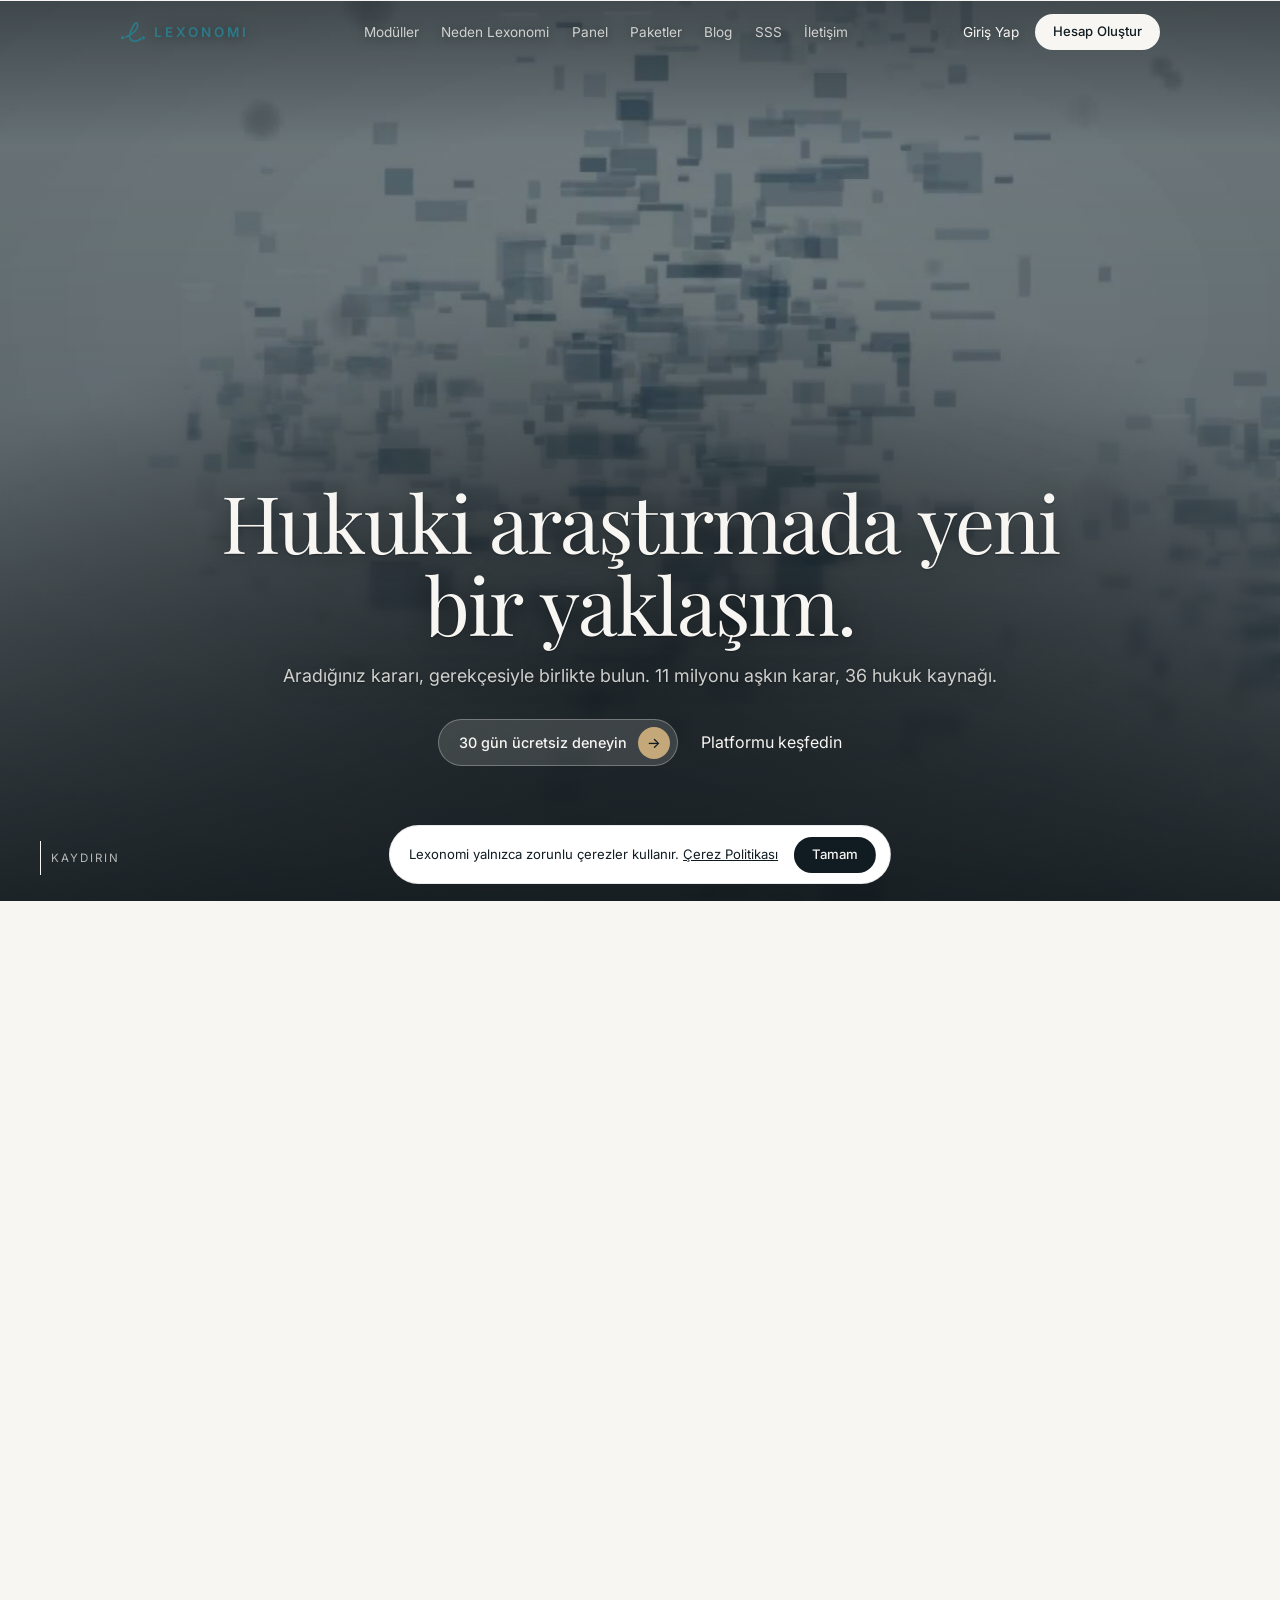
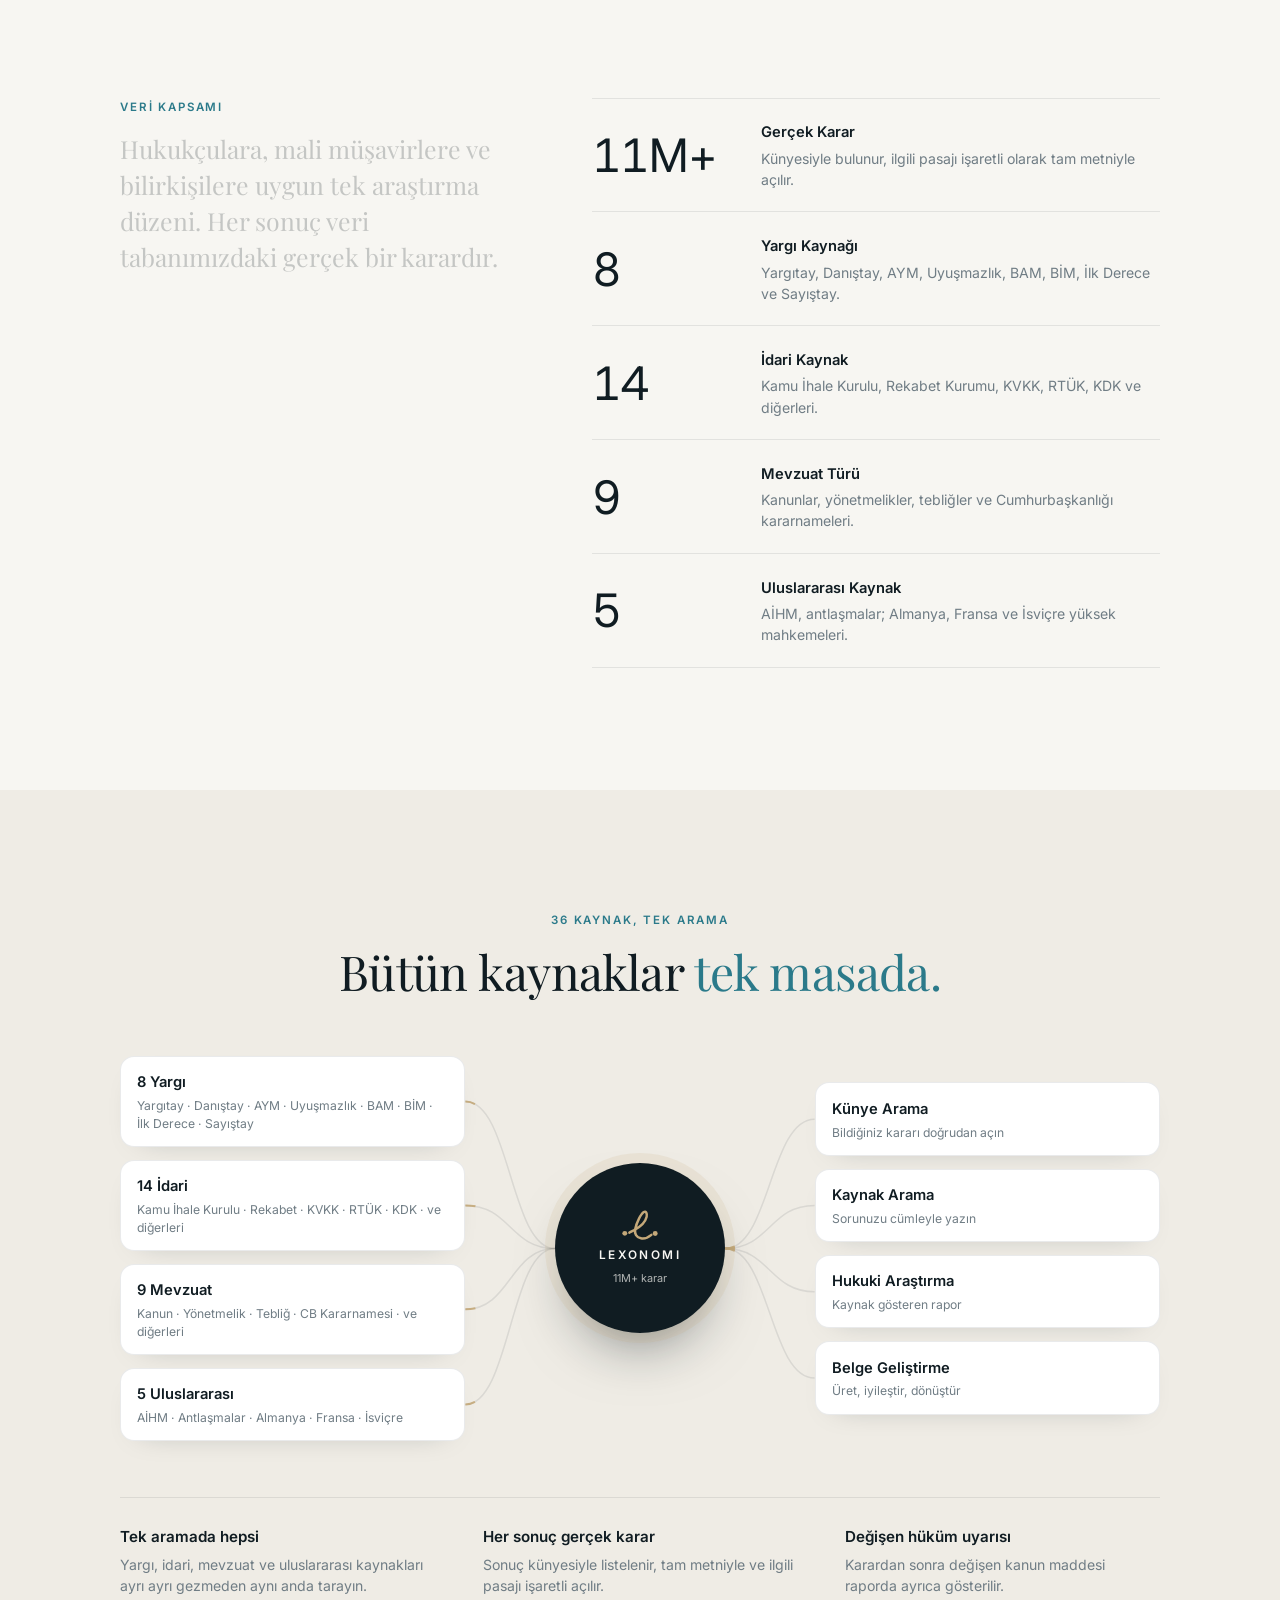
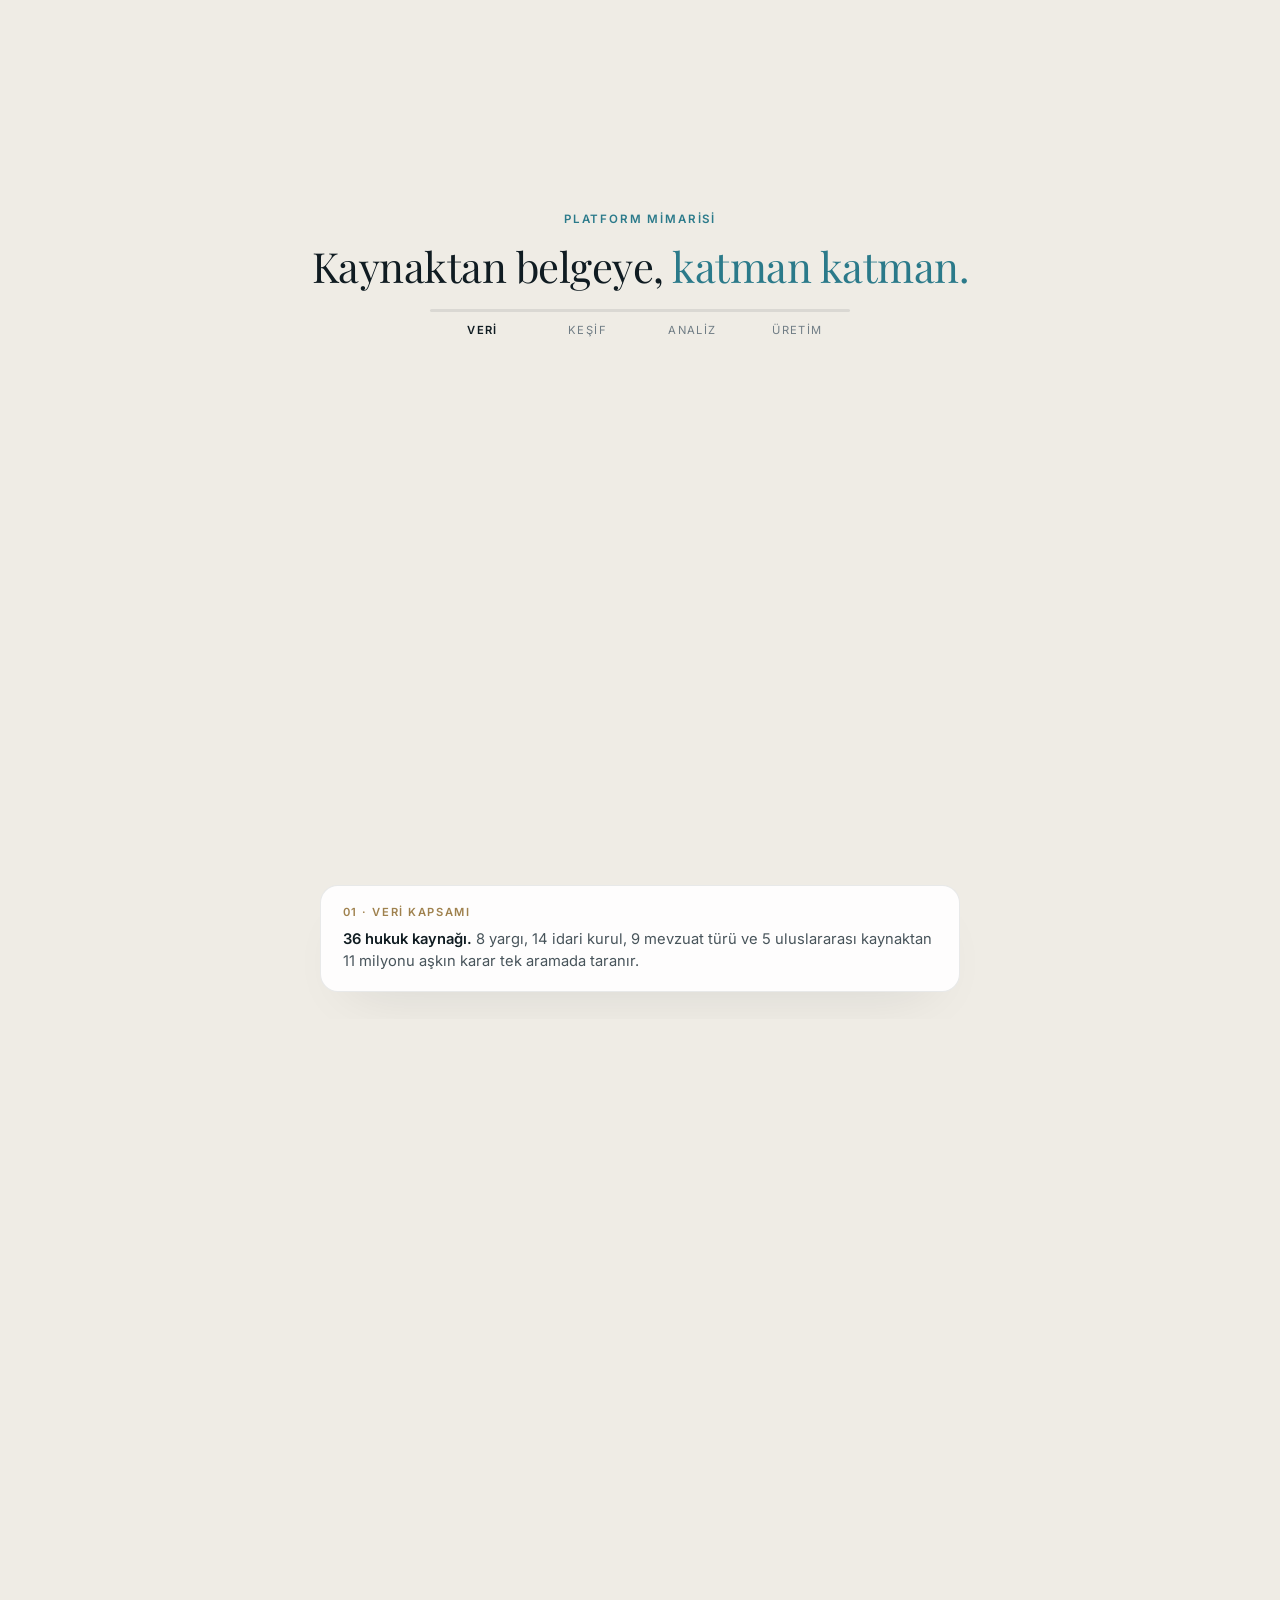
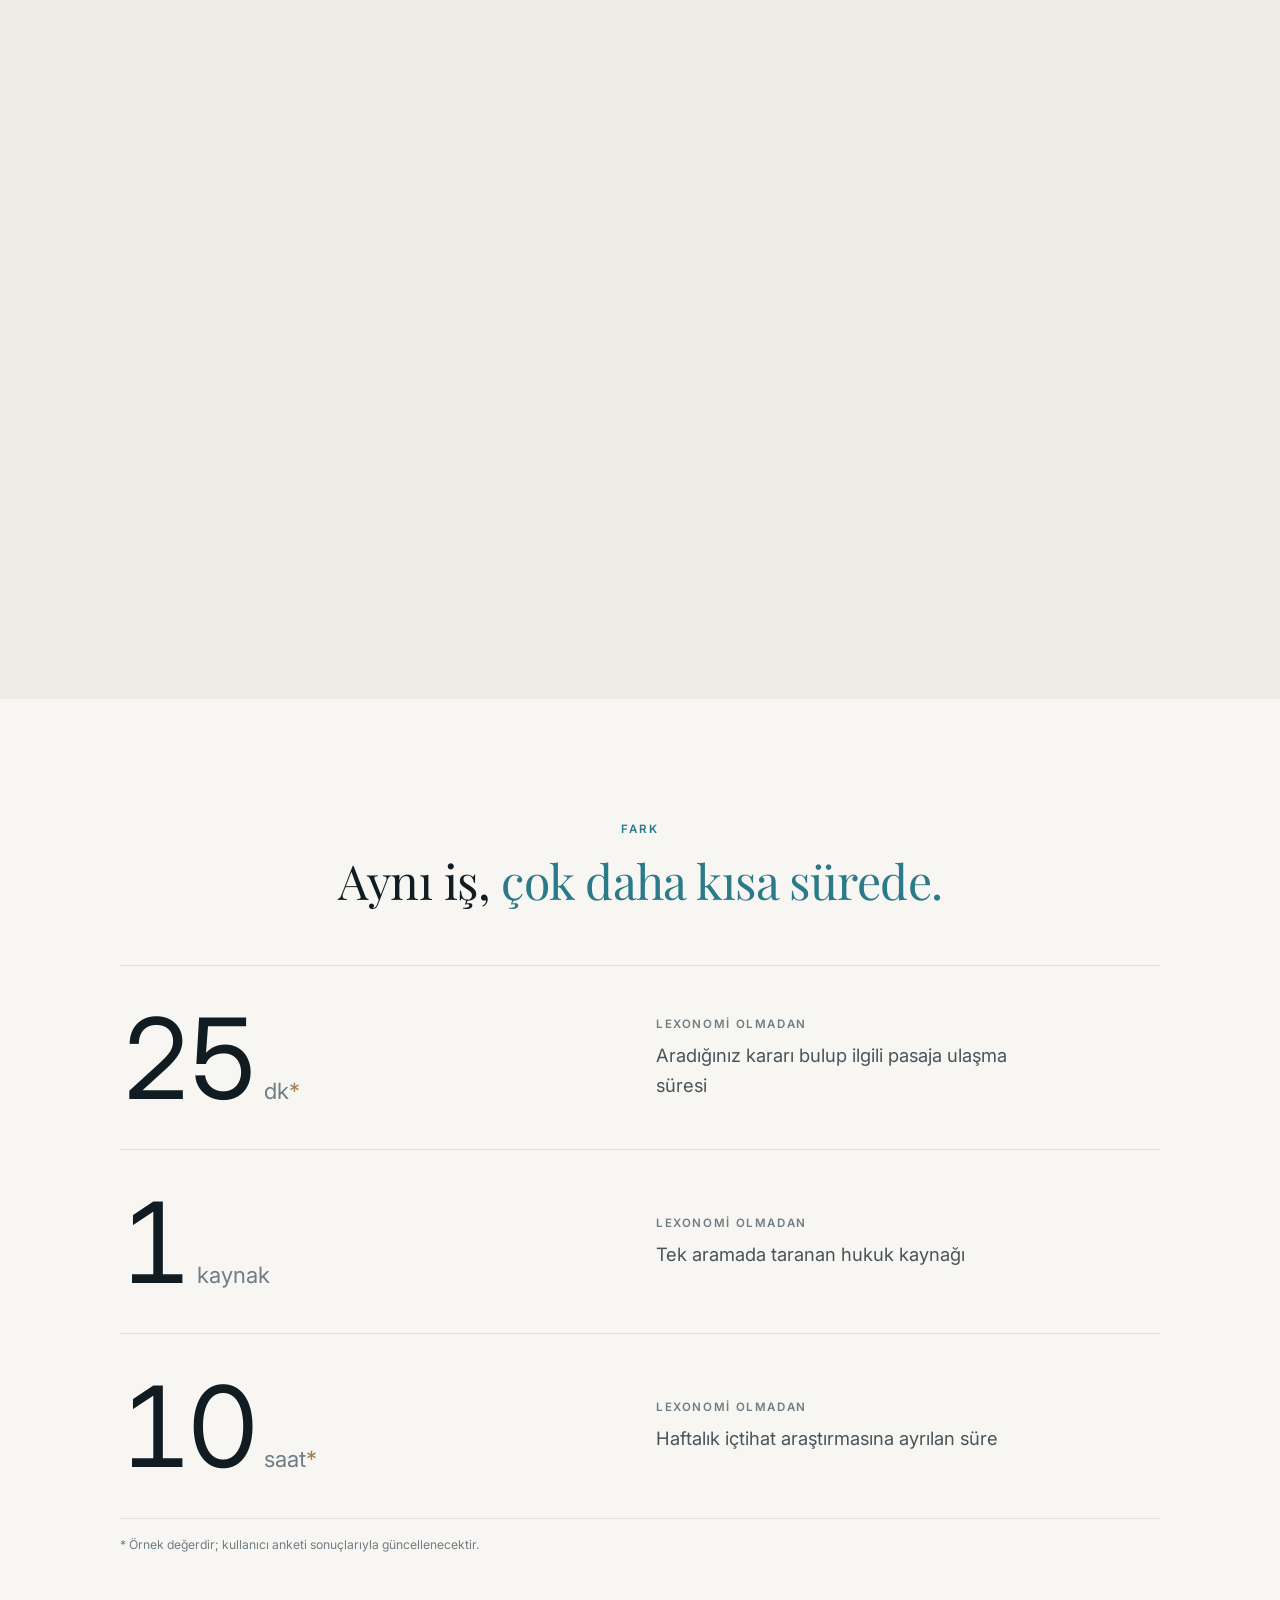
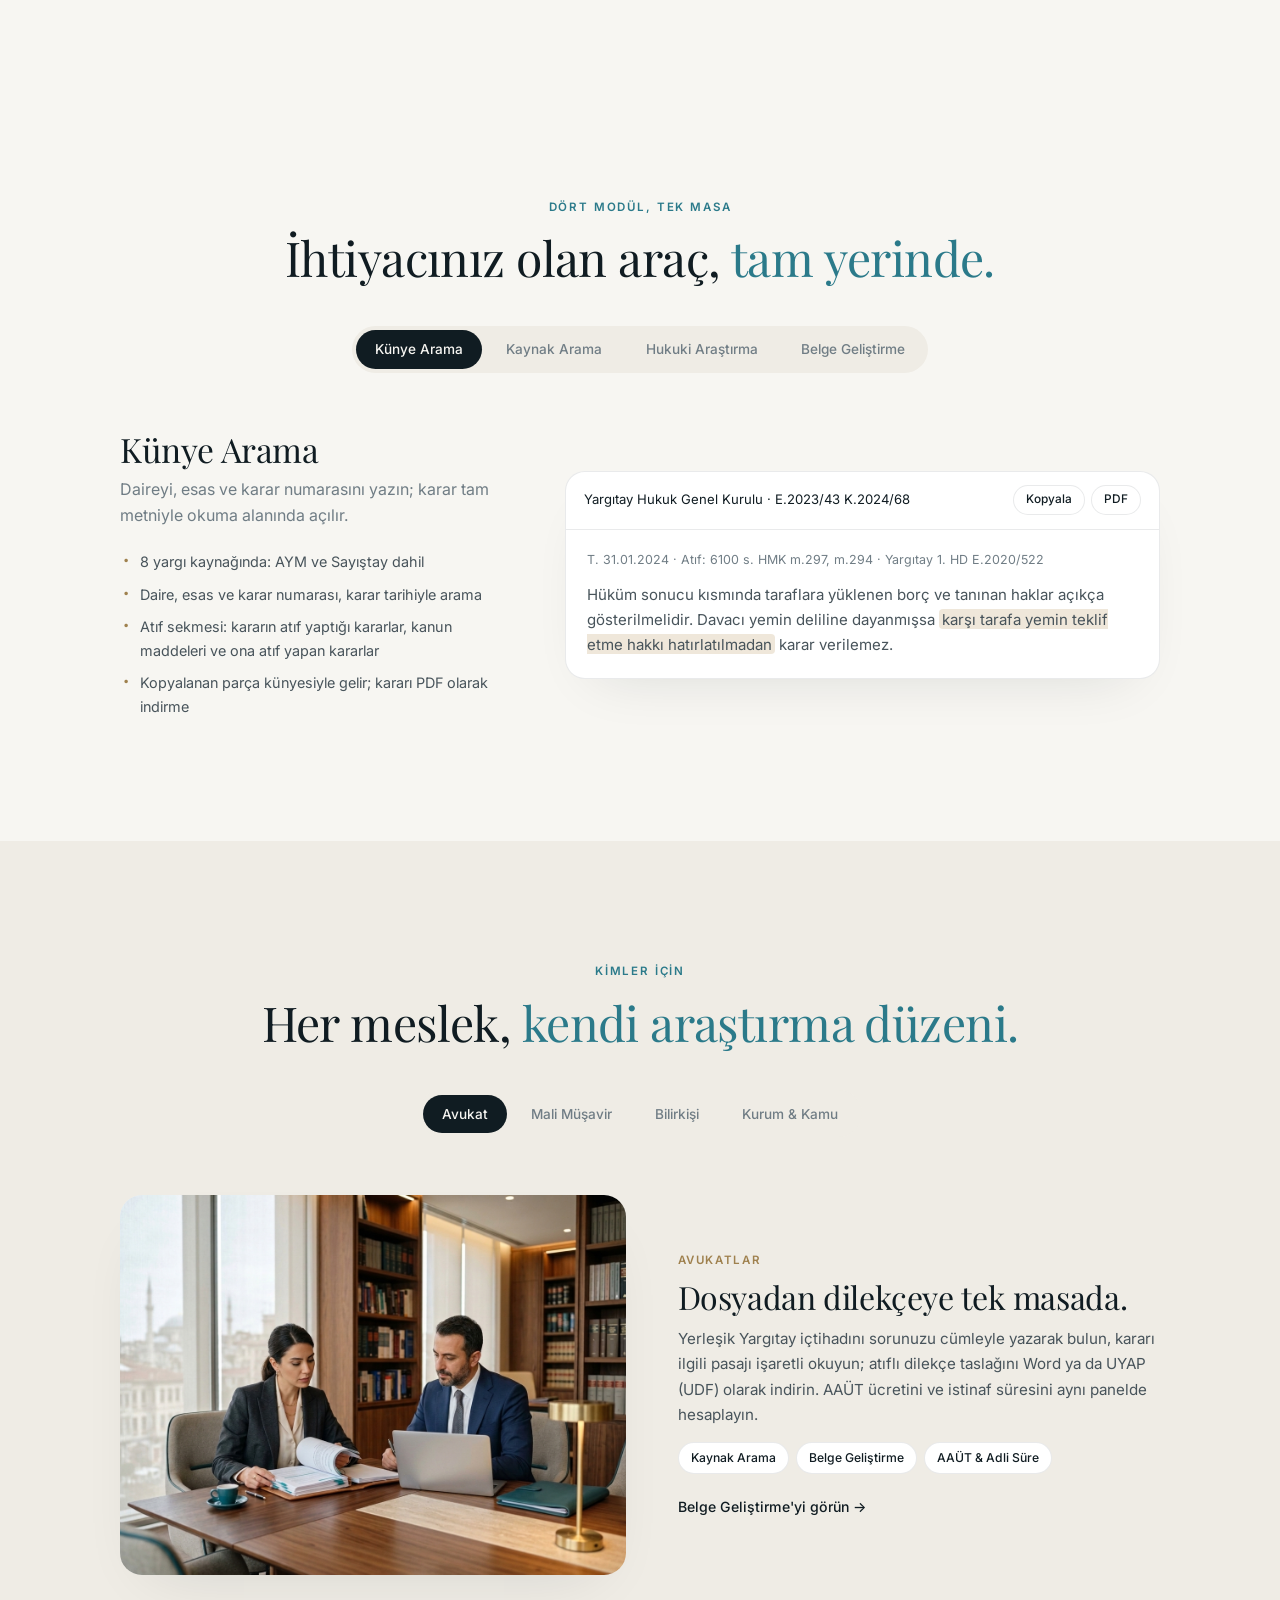
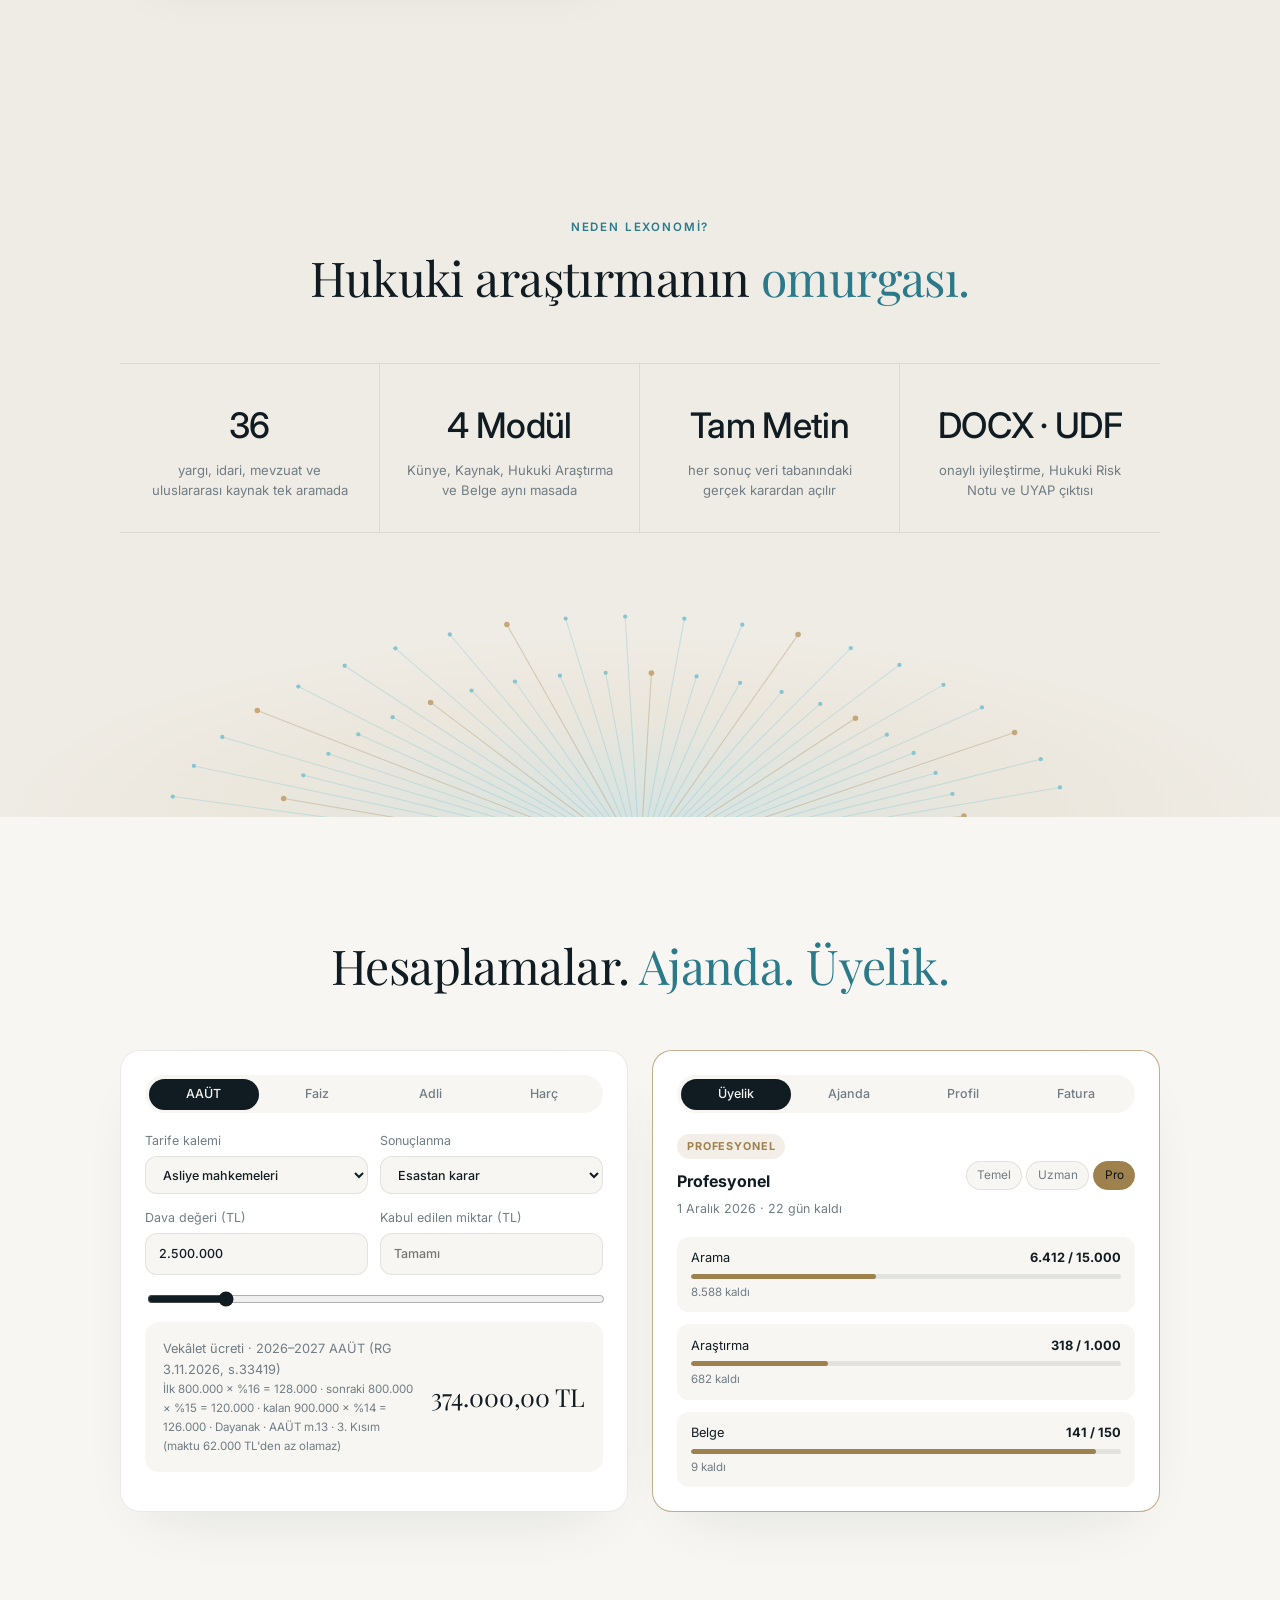
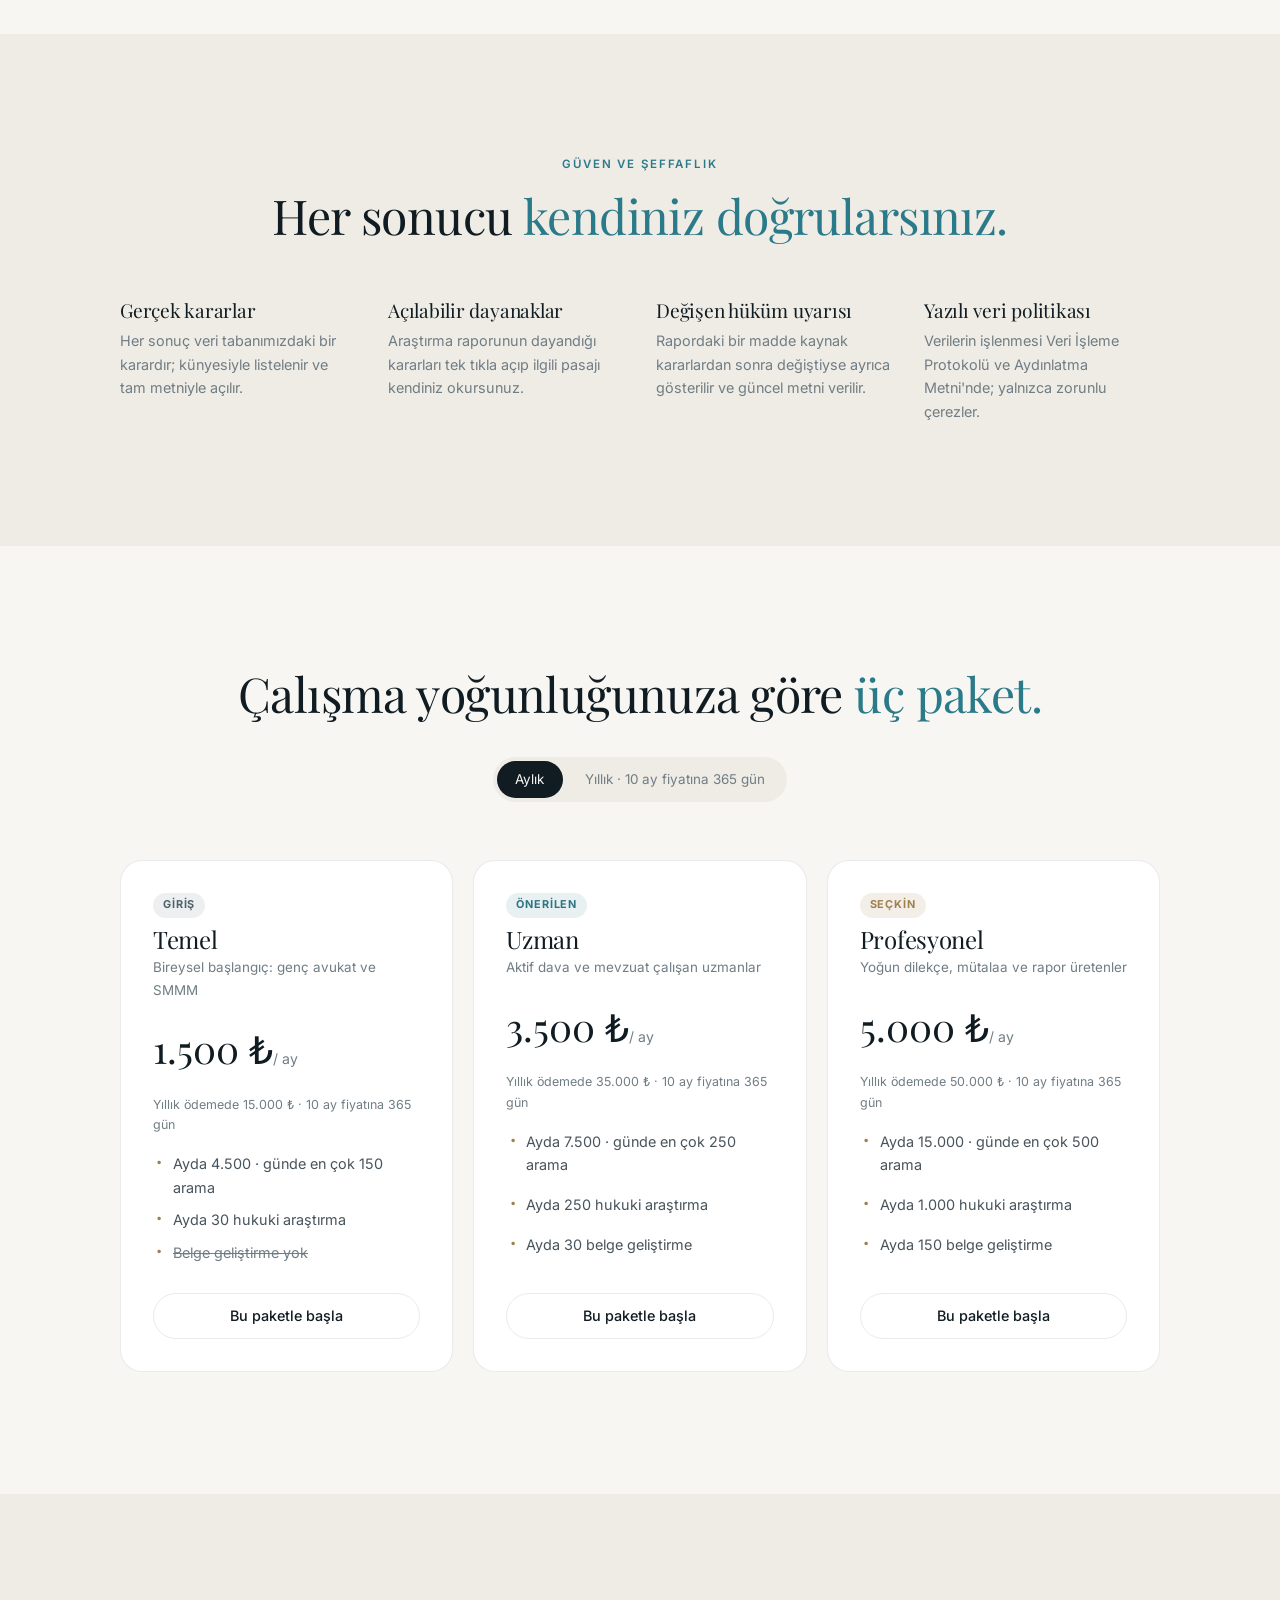
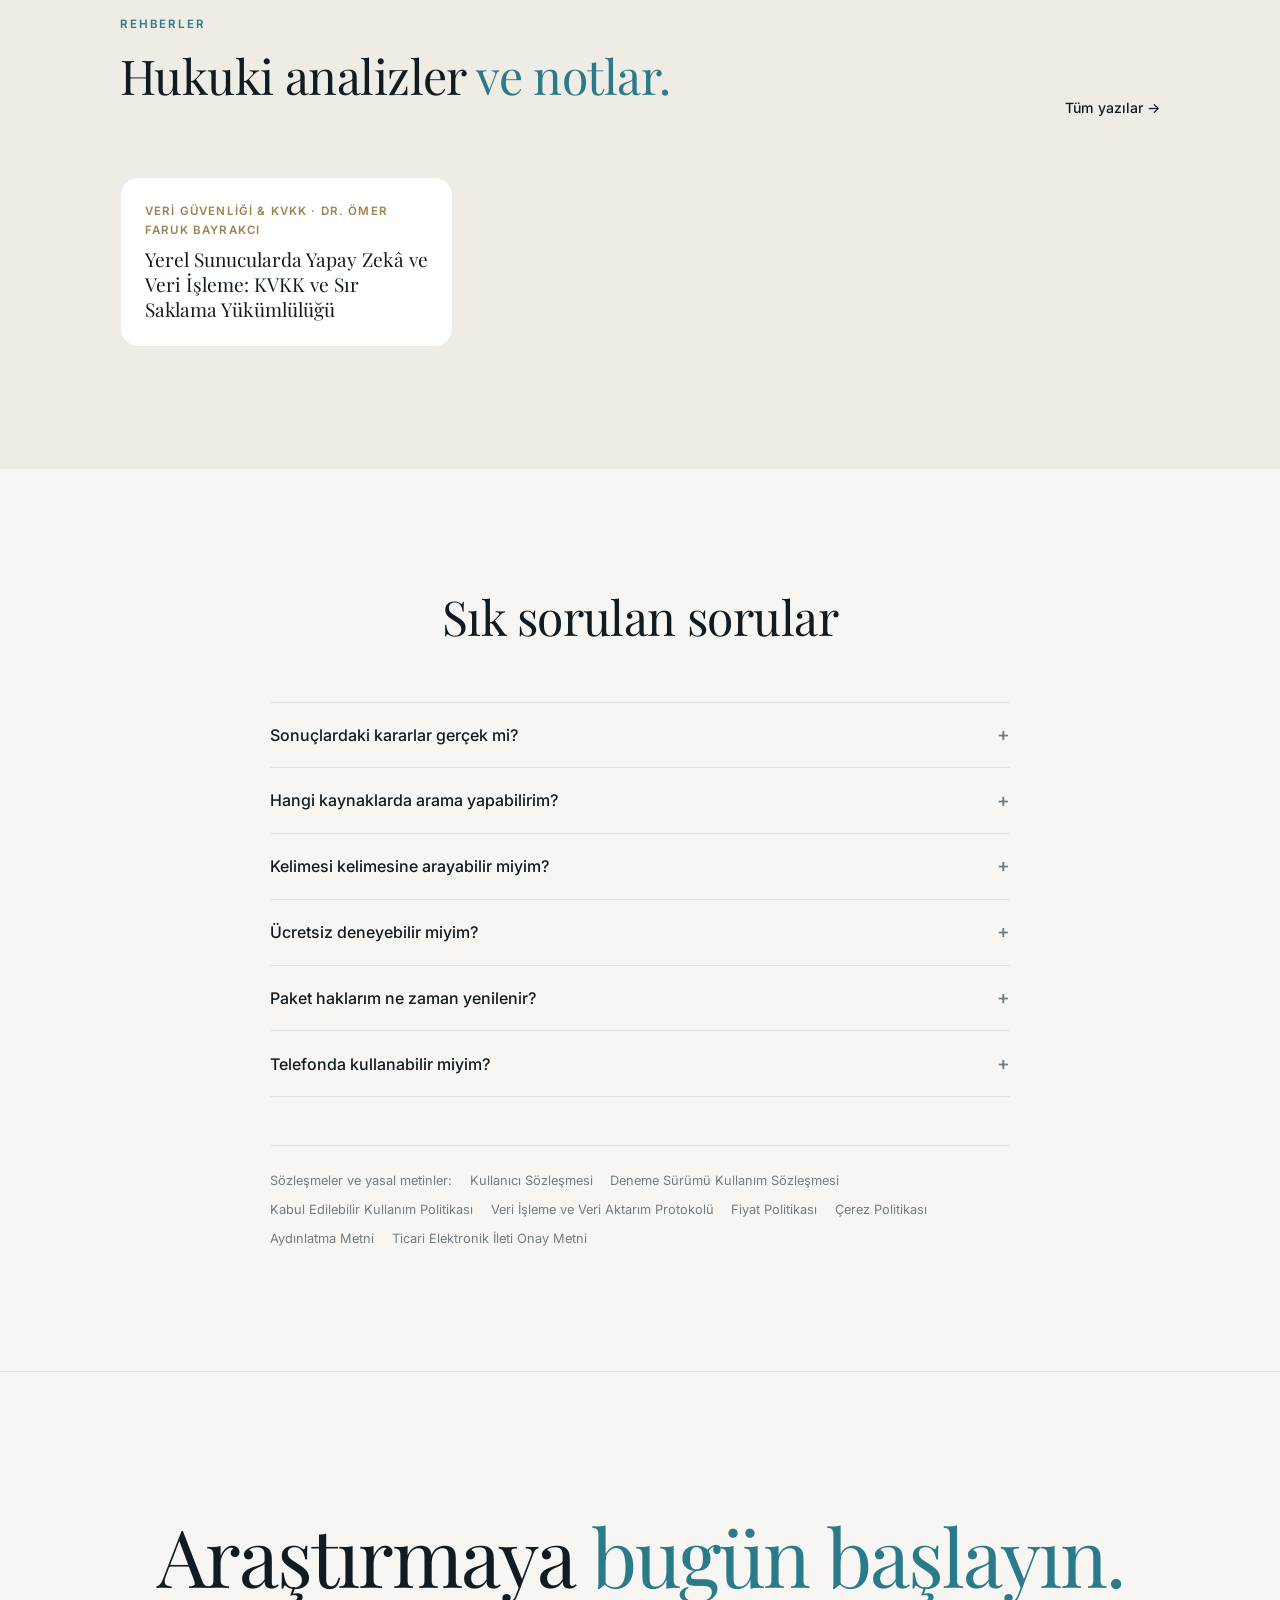
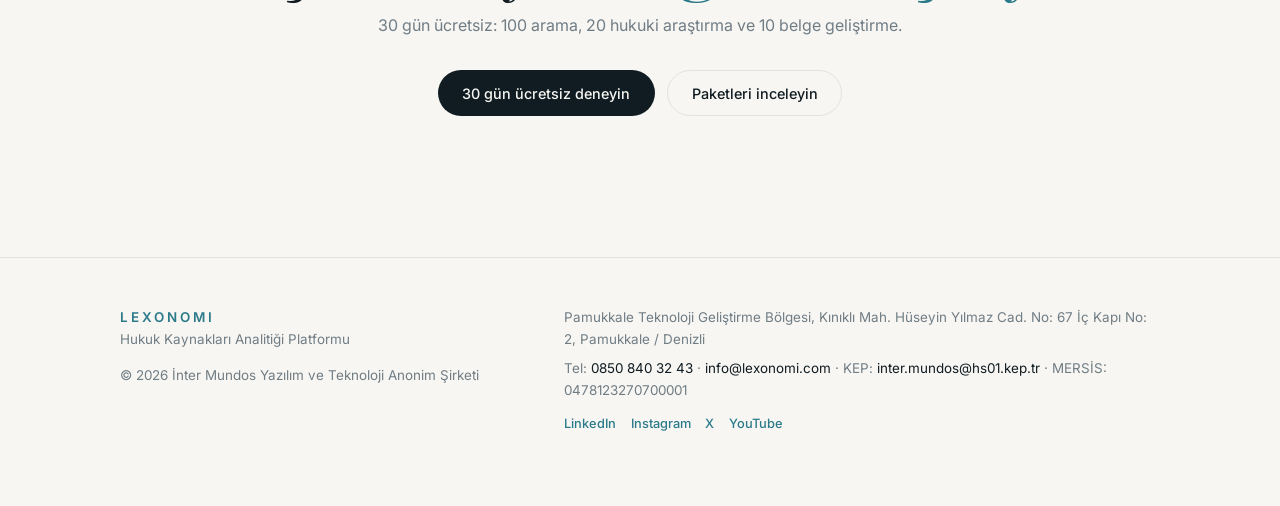
==== commit e57f42eb: "feat: add contact page, social links, and instant brand home navigation" ====
--- a/index.html
+++ b/index.html
@@ -84,7 +84,7 @@
         <a href="#fiyatlar">Paketler</a>
         <a href="blog/index.html">Blog</a>
         <a href="#sss">SSS</a>
-        <a href="#iletisim">İletişim</a>
+        <a href="iletisim/index.html">İletişim</a>
       </nav>
 
       <div class="header-actions">
@@ -106,7 +106,7 @@
         <a href="blog/index.html">Blog</a>
         <a href="#sss">SSS</a>
         <a href="#sozlesmeler">Sözleşmeler</a>
-        <a href="#iletisim">İletişim</a>
+        <a href="iletisim/index.html">İletişim</a>
       </nav>
       <div class="mobile-cta">
         <a href="https://app.lexonomi.com/" class="btn btn-ghost btn-block" data-app-link="giris">Giriş Yap</a>
@@ -900,6 +900,12 @@
         <p>Tel: <a href="tel:+908508403243">0850 840 32 43</a> · <a
             href="mailto:info@lexonomi.com">info@lexonomi.com</a> · KEP: <a
             href="mailto:inter.mundos@hs01.kep.tr">inter.mundos@hs01.kep.tr</a> · MERSİS: 0478123270700001</p>
+        <div class="footer-social">
+          <a href="https://www.linkedin.com/company/lexonomi/" target="_blank" rel="noopener noreferrer" data-social="linkedin">LinkedIn</a>
+          <a href="https://www.instagram.com/lexonomi/" target="_blank" rel="noopener noreferrer" data-social="instagram">Instagram</a>
+          <a href="https://x.com/lexonomi" target="_blank" rel="noopener noreferrer" data-social="x">X</a>
+          <a href="https://www.youtube.com/@lexonomi" target="_blank" rel="noopener noreferrer" data-social="youtube">YouTube</a>
+        </div>
       </address>
     </div>
   </footer>
--- a/styles.css
+++ b/styles.css
@@ -2431,6 +2431,138 @@
   }
 }
 
+/* İLETİŞİM SAYFASI VE SOSYAL MEDYA */
+.contact-grid {
+  display: grid;
+  grid-template-columns: minmax(0, 1.15fr) minmax(0, .85fr);
+  gap: 1.5rem;
+  align-items: start;
+}
+
+.contact-side {
+  display: grid;
+  gap: 1.5rem;
+}
+
+.contact-card {
+  background: var(--surface);
+  border: 1px solid var(--line);
+  border-radius: 20px;
+  padding: clamp(1.35rem, 3vw, 2rem);
+}
+
+.contact-card h2 {
+  font-size: 1.35rem;
+  margin: 0 0 1rem;
+}
+
+.contact-form {
+  display: grid;
+  gap: 1rem;
+}
+
+.contact-form textarea {
+  width: 100%;
+  padding: .75rem .9rem;
+  border-radius: 12px;
+  border: 1px solid var(--line);
+  background: var(--bg);
+  color: var(--ink);
+  font: inherit;
+  resize: vertical;
+}
+
+.contact-dl {
+  margin: 0;
+  display: grid;
+  gap: .85rem;
+}
+
+.contact-dl div {
+  display: grid;
+  gap: .15rem;
+  padding-bottom: .75rem;
+  border-bottom: 1px solid var(--line);
+}
+
+.contact-dl div:last-child {
+  padding-bottom: 0;
+  border-bottom: 0;
+}
+
+.contact-dl dt {
+  font-size: .72rem;
+  font-weight: 600;
+  letter-spacing: .08em;
+  text-transform: uppercase;
+  color: var(--teal);
+}
+
+.contact-dl dd {
+  margin: 0;
+  font-size: .92rem;
+  color: var(--ink-body);
+}
+
+.social-pills {
+  display: flex;
+  flex-wrap: wrap;
+  gap: .6rem;
+}
+
+.social-pills a {
+  display: inline-flex;
+  align-items: center;
+  gap: .5rem;
+  padding: .5rem .95rem;
+  border-radius: 999px;
+  border: 1px solid var(--line);
+  background: var(--bg);
+  font-size: .84rem;
+  font-weight: 500;
+  color: var(--ink);
+  transition: border-color .2s, color .2s, transform .15s;
+}
+
+.social-pills a:hover {
+  border-color: var(--teal);
+  color: var(--teal);
+  transform: translateY(-1px);
+}
+
+.social-pills svg {
+  width: 16px;
+  height: 16px;
+  fill: none;
+  stroke: currentColor;
+  stroke-width: 1.8;
+  stroke-linecap: round;
+  stroke-linejoin: round;
+}
+
+.footer-social {
+  display: flex;
+  flex-wrap: wrap;
+  gap: .9rem;
+  margin-top: .75rem;
+}
+
+.footer-social a {
+  font-size: .8rem;
+  font-weight: 500;
+  color: var(--teal);
+}
+
+.footer-social a:hover {
+  text-decoration: underline;
+}
+
+@media (max-width: 920px) {
+  .contact-grid {
+    grid-template-columns: 1fr;
+  }
+}
+
 /* Katman kartları: eskisi hızlı çıkar, yenisi gecikmeli girer (üst üste binmesin) */
 .stack-cap {
   transition: opacity .18s ease, transform .18s ease;
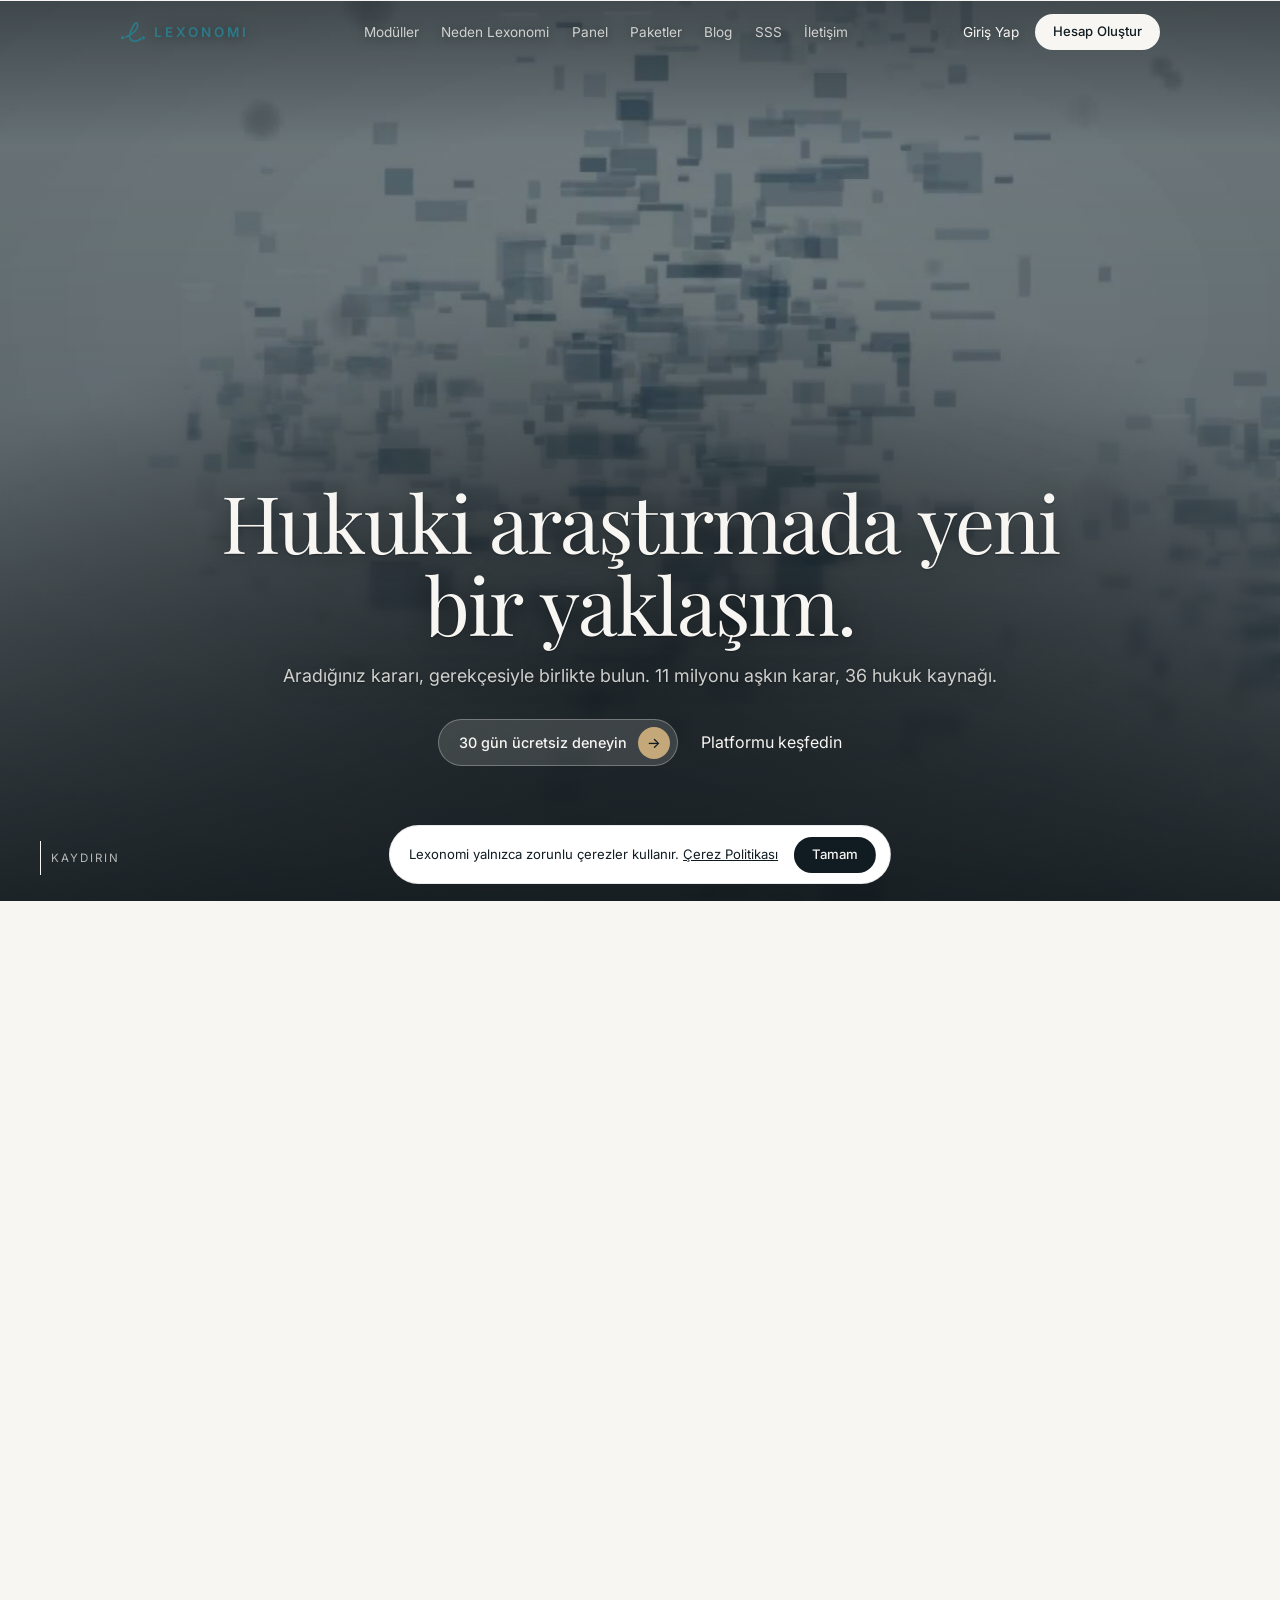
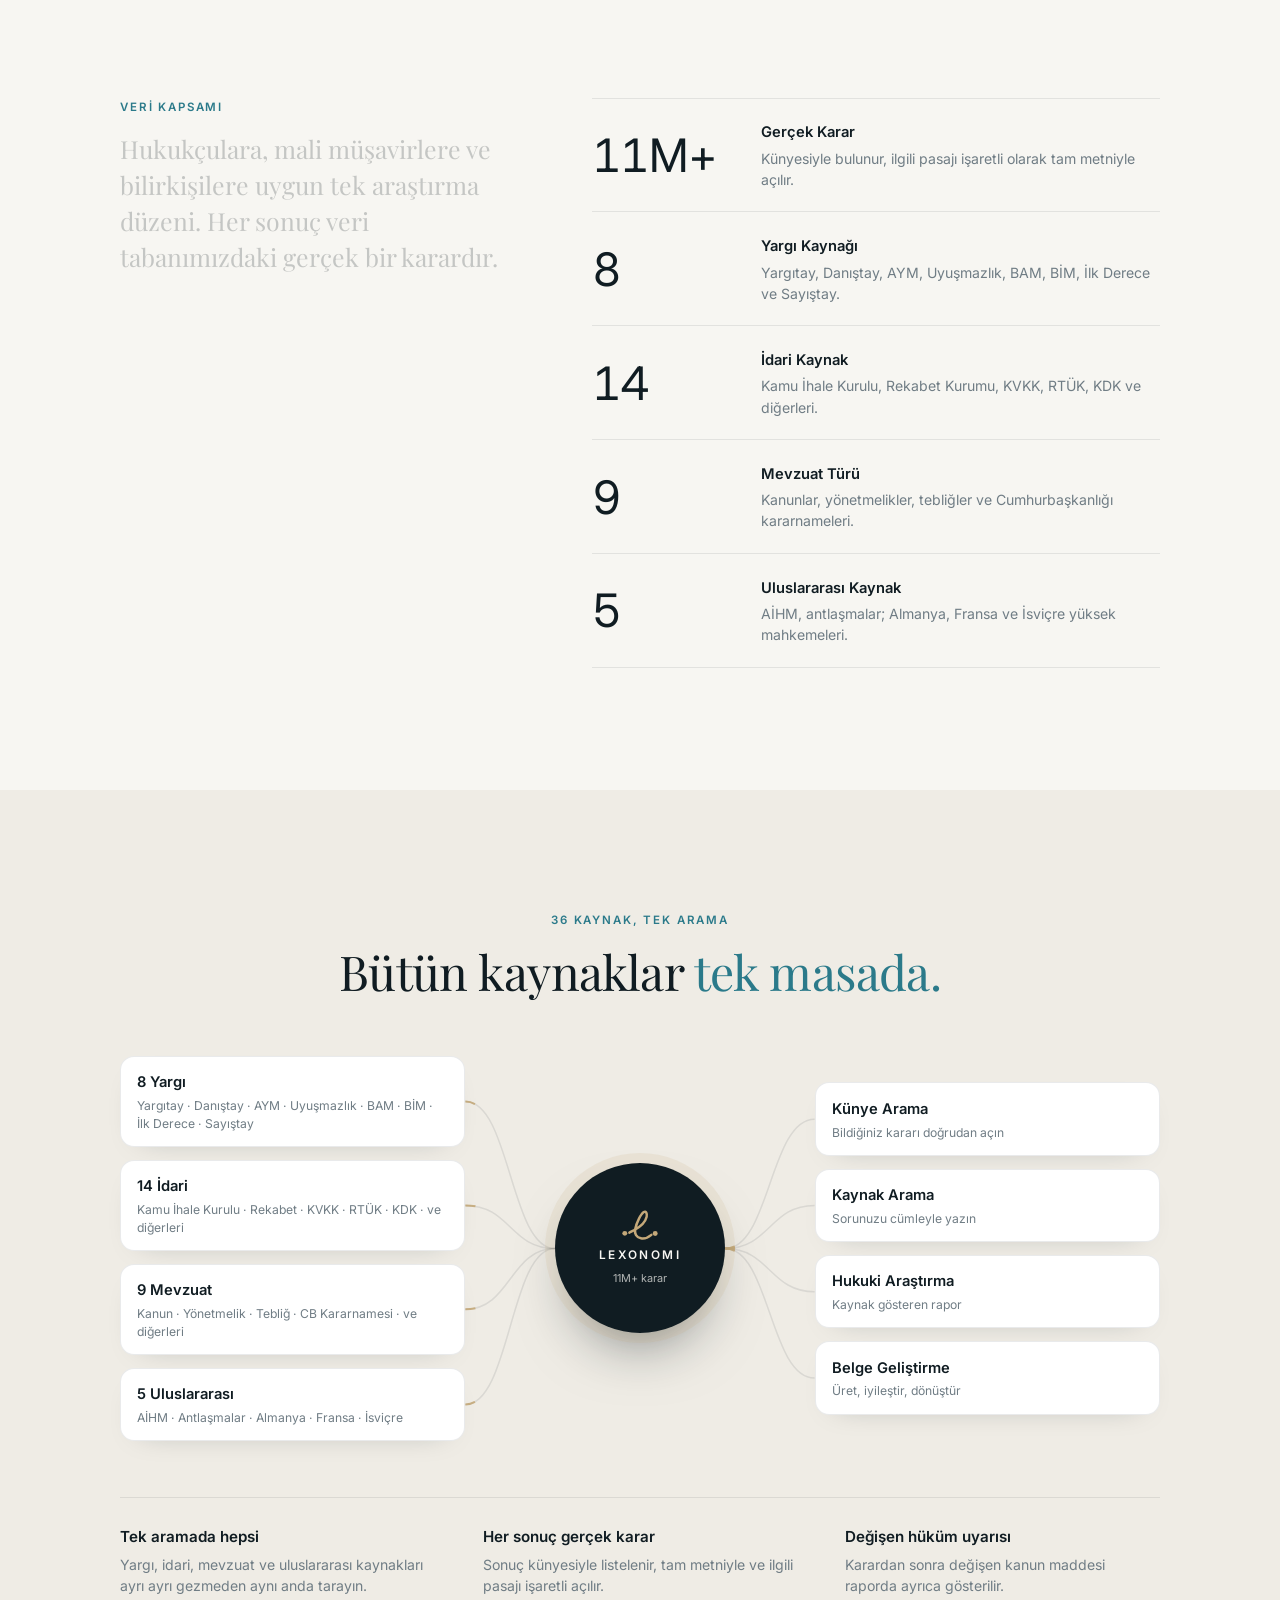
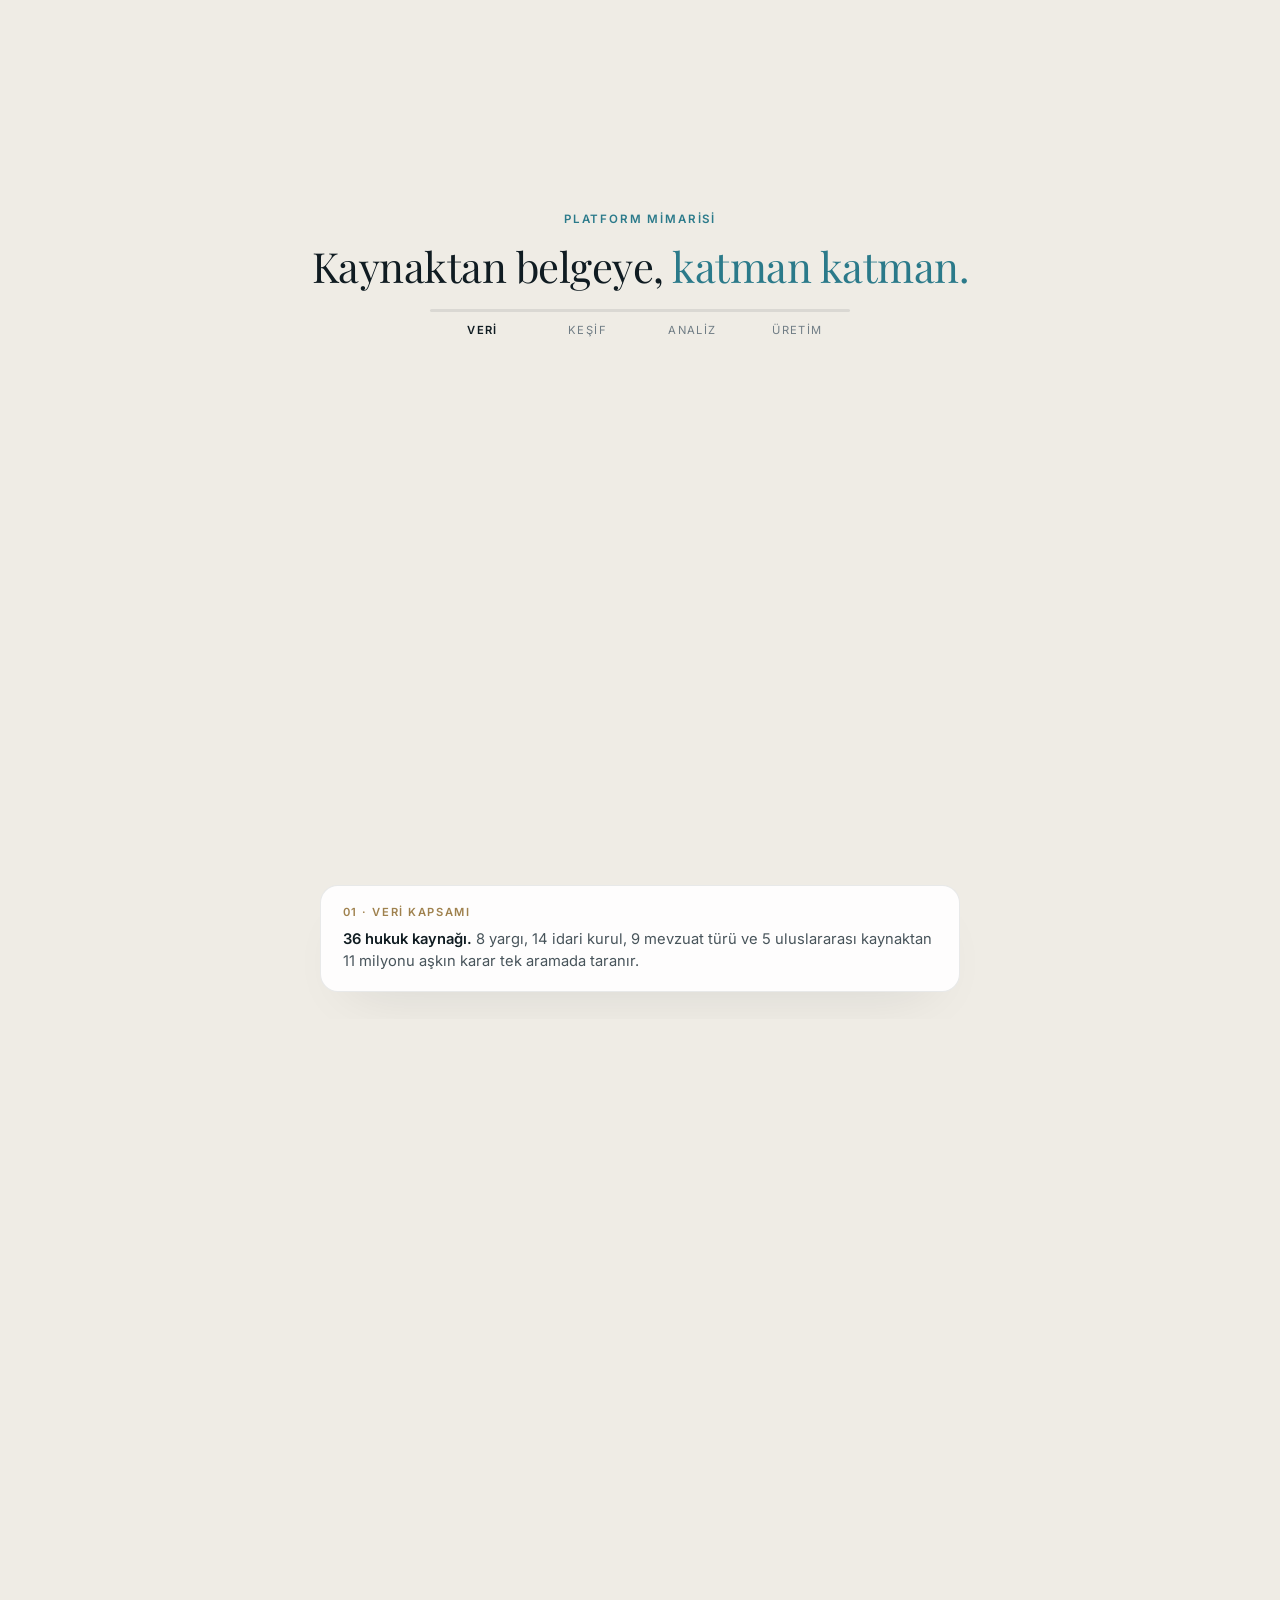
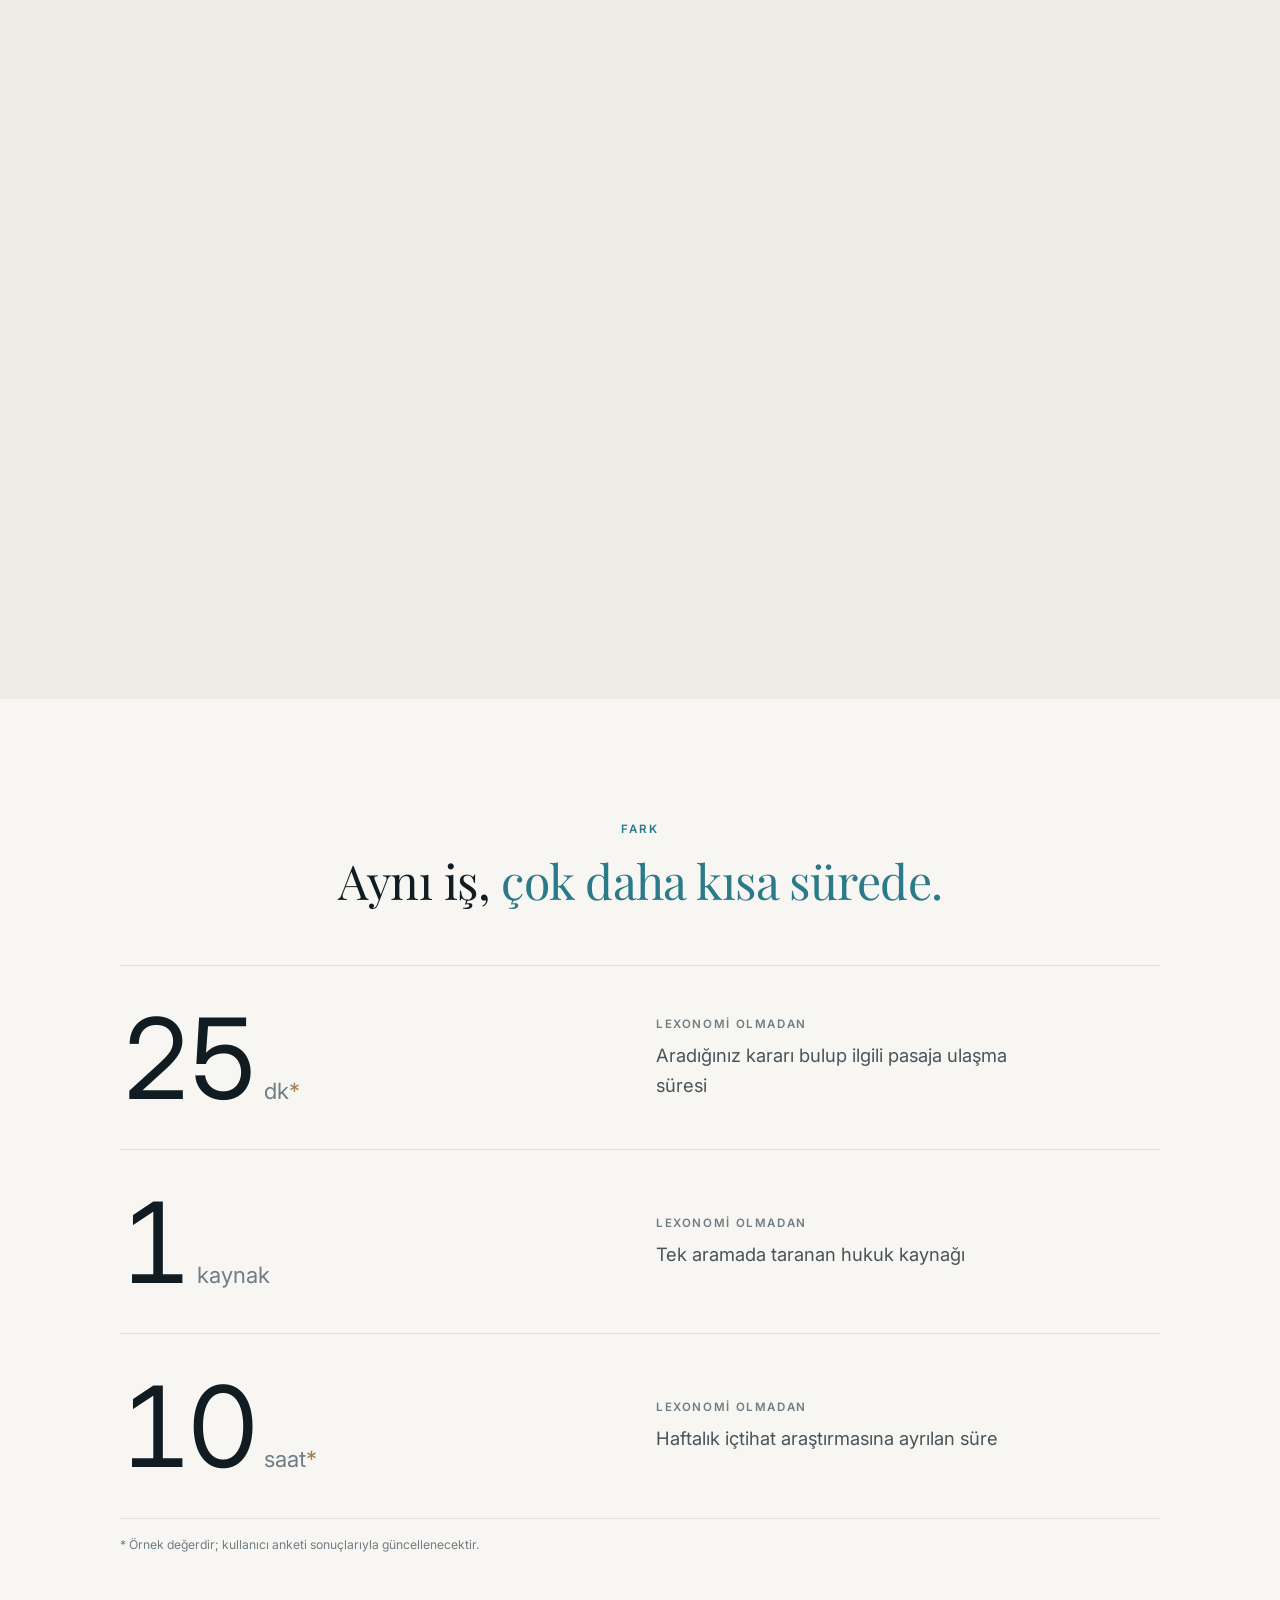
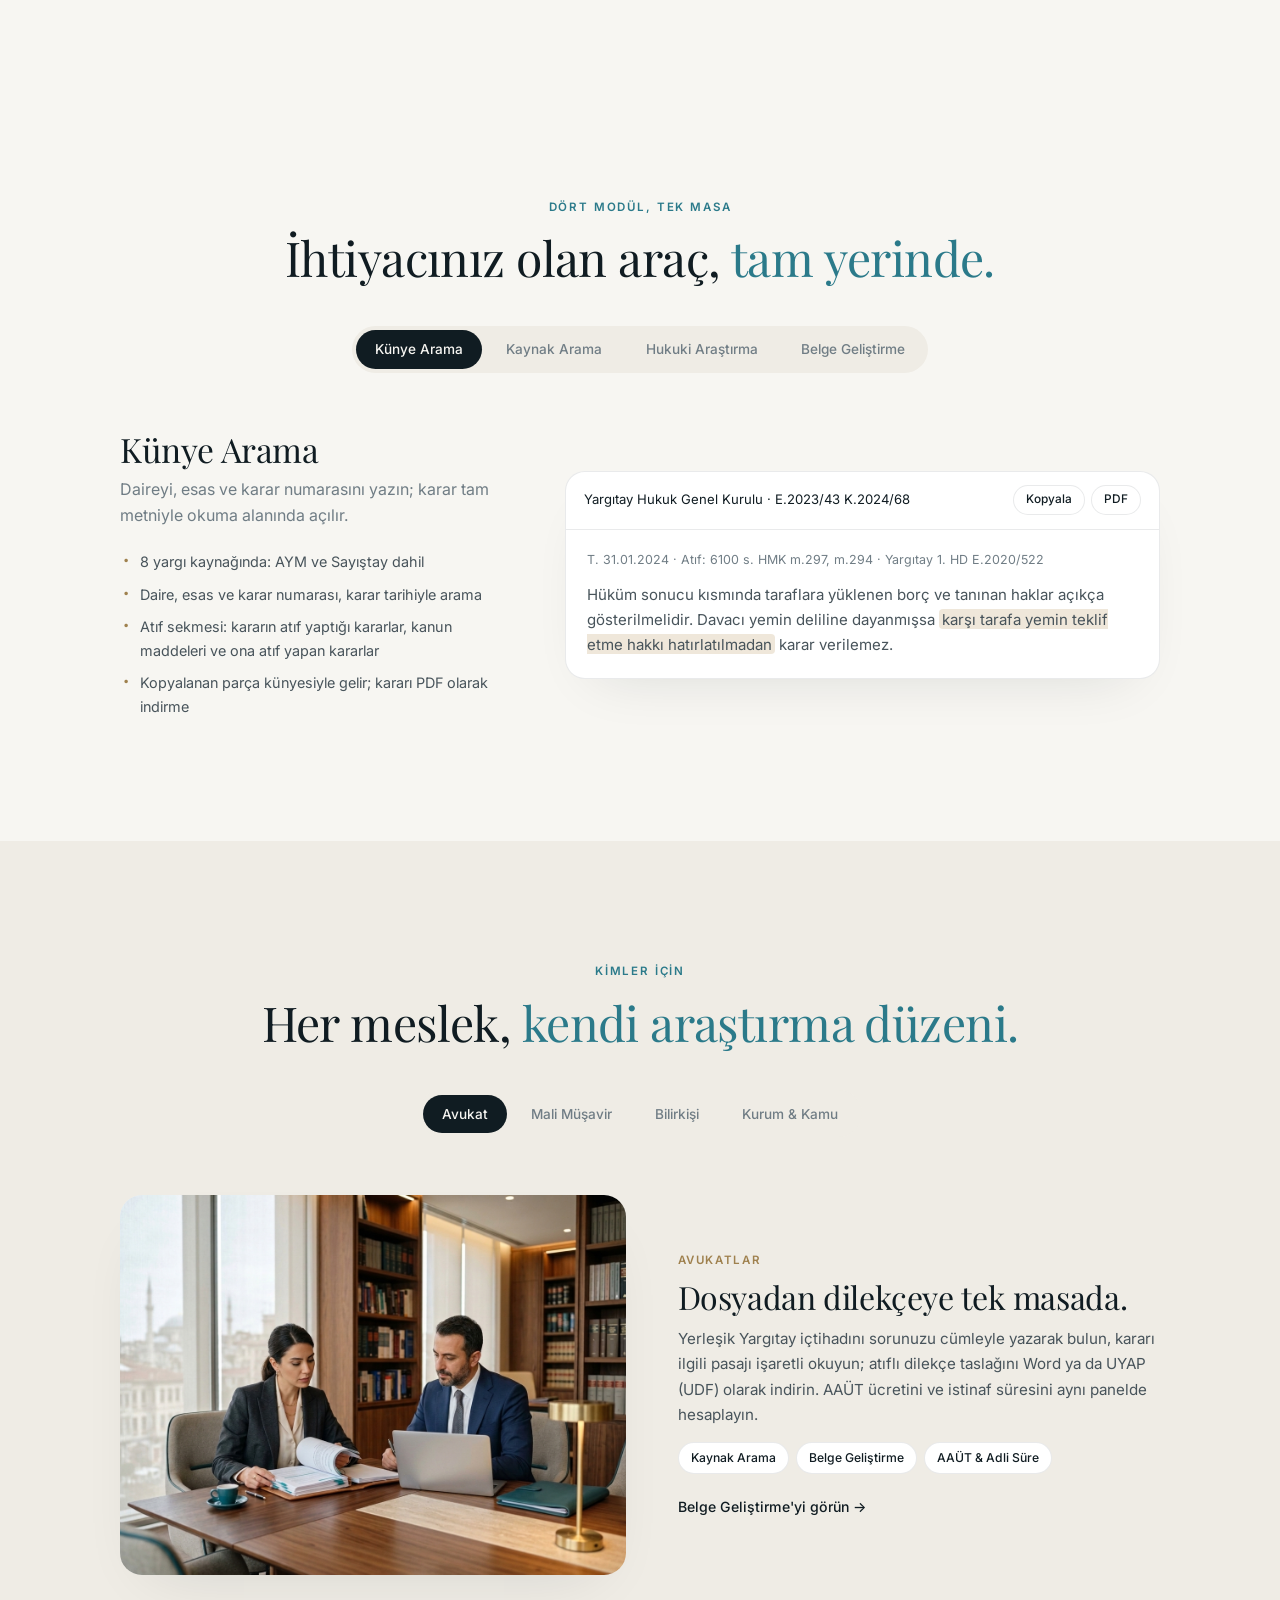
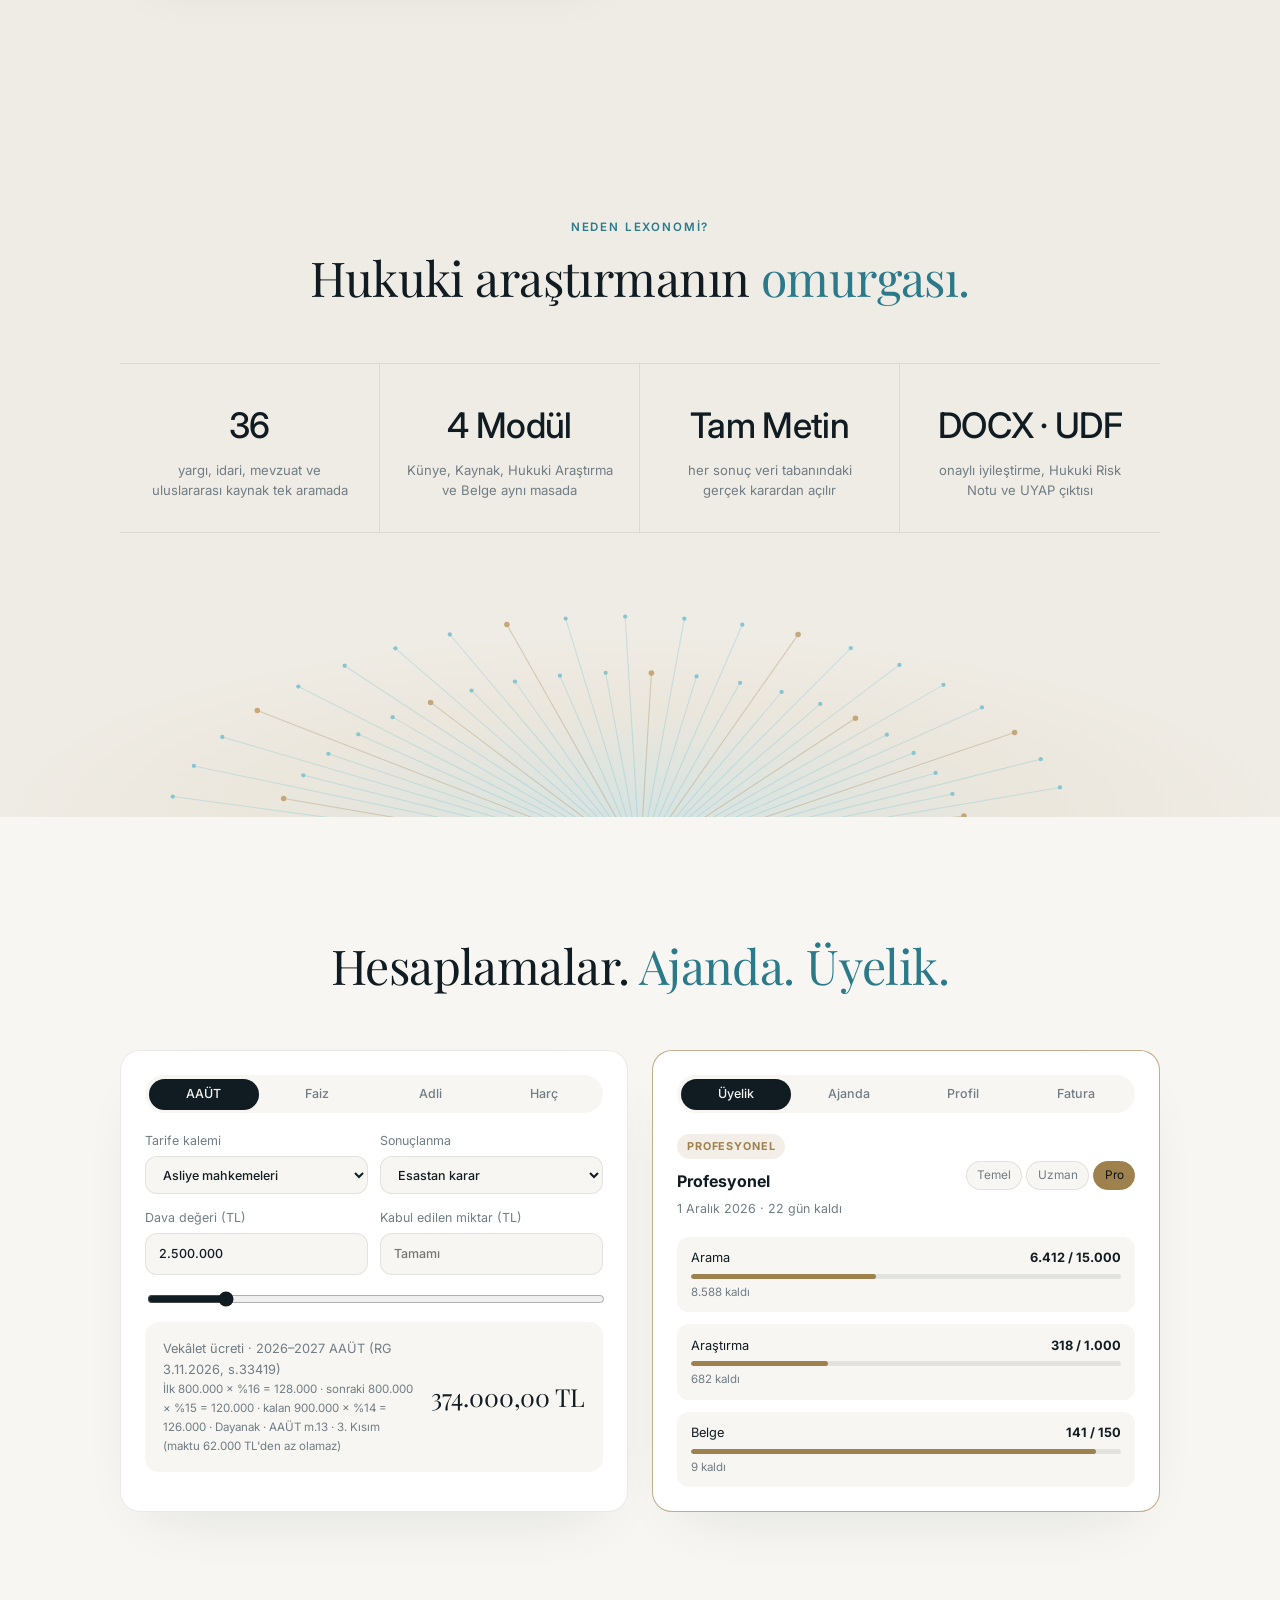
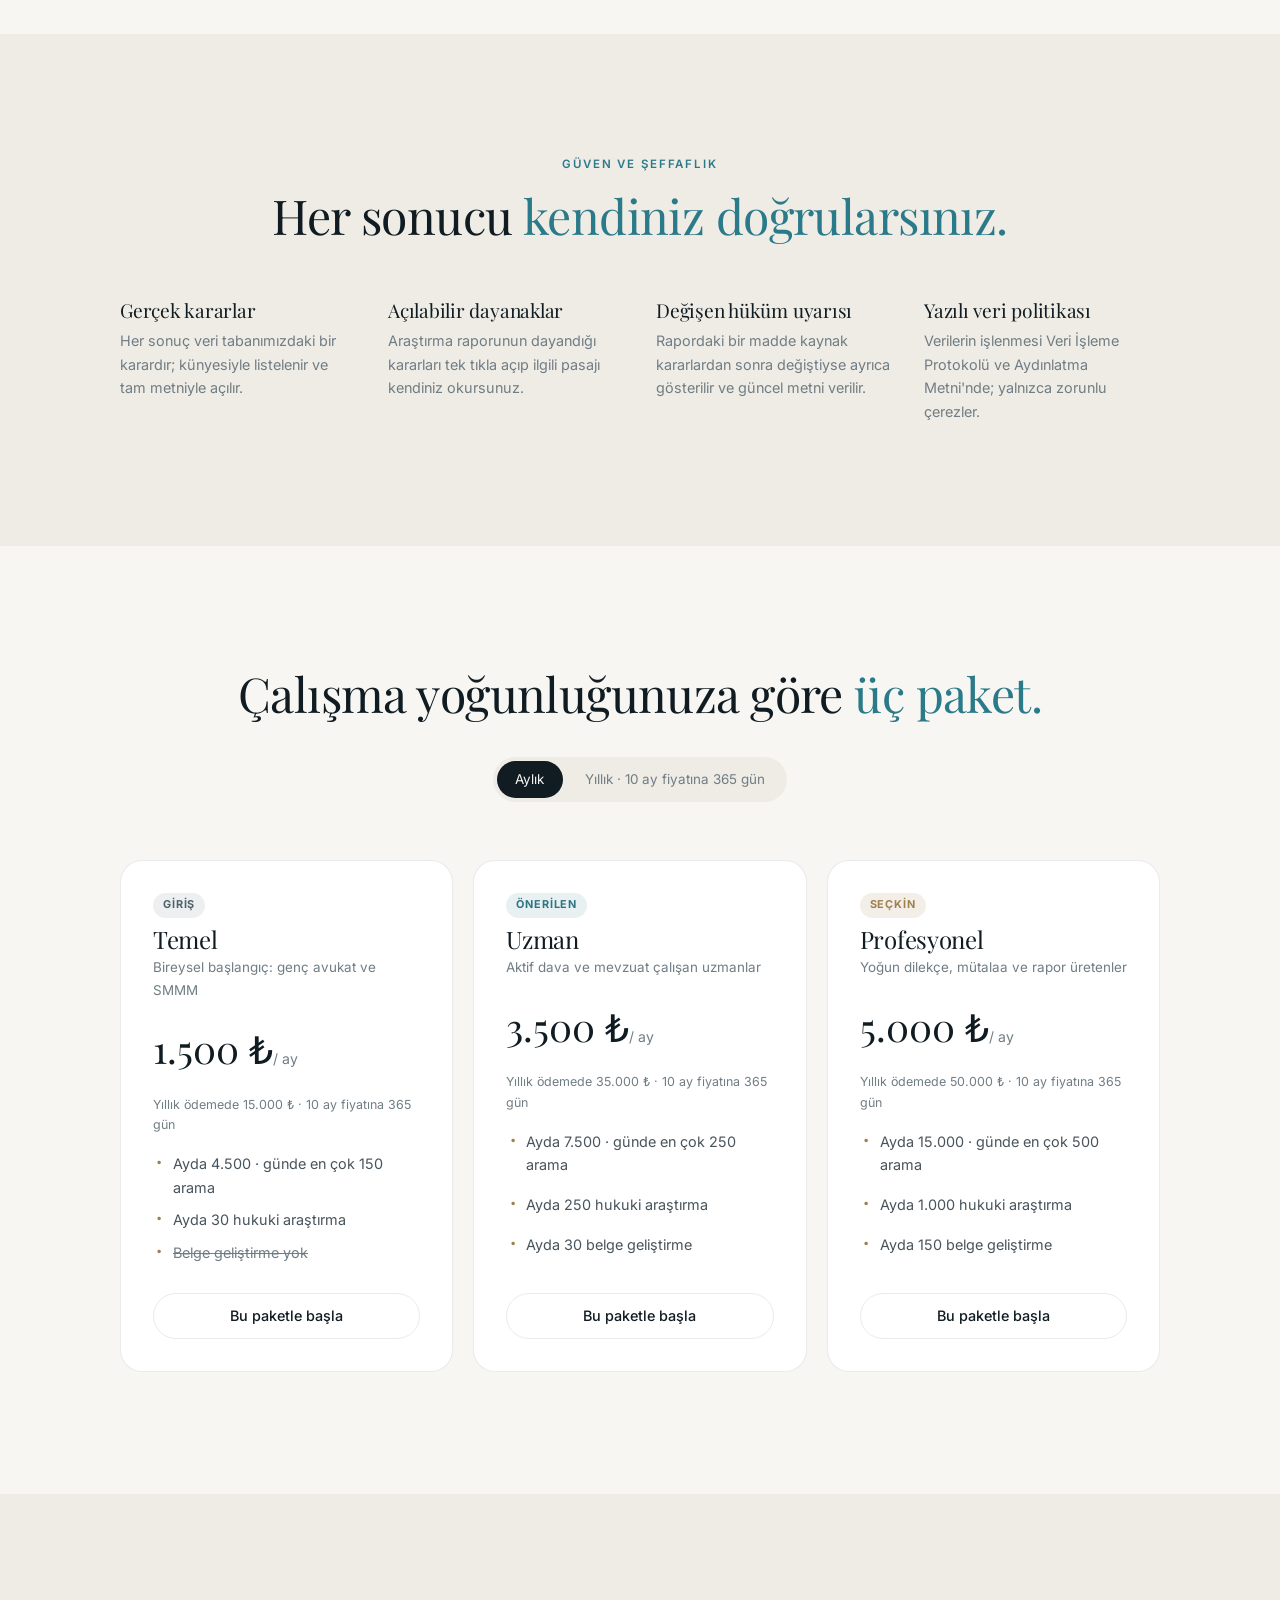
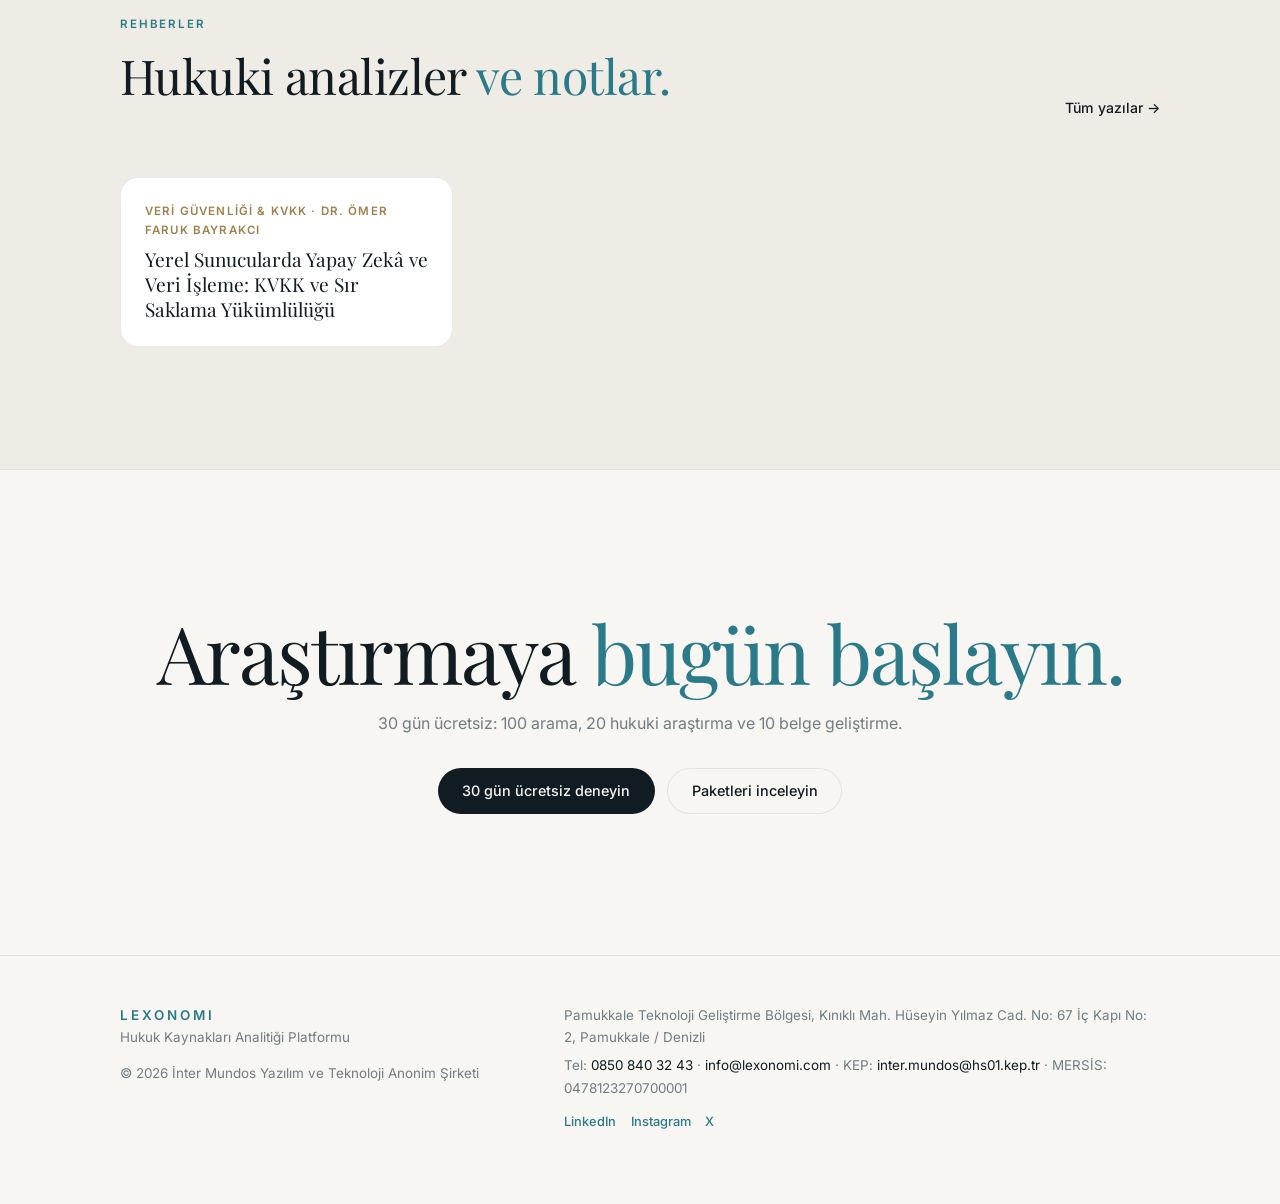
==== commit 408c2396: "feat: add dedicated SSS (FAQ) page" ====
--- a/index.html
+++ b/index.html
@@ -83,7 +83,7 @@
         <a href="#panel">Panel</a>
         <a href="#fiyatlar">Paketler</a>
         <a href="blog/index.html">Blog</a>
-        <a href="#sss">SSS</a>
+        <a href="sss/index.html">SSS</a>
         <a href="iletisim/index.html">İletişim</a>
       </nav>
 
@@ -104,8 +104,8 @@
         <a href="#guvenlik">Güven</a>
         <a href="#fiyatlar">Paketler</a>
         <a href="blog/index.html">Blog</a>
-        <a href="#sss">SSS</a>
-        <a href="#sozlesmeler">Sözleşmeler</a>
+        <a href="sss/index.html">SSS</a>
+        <a href="sss/index.html#sozlesmeler">Sözleşmeler</a>
         <a href="iletisim/index.html">İletişim</a>
       </nav>
       <div class="mobile-cta">
@@ -821,58 +821,6 @@
       </div>
     </section>
 
-    <!-- 9. SSS & SÖZLEŞMELER -->
-    <section class="section" id="sss">
-      <div class="container narrow">
-        <header class="sec-head reveal">
-          <h2>Sık sorulan sorular</h2>
-        </header>
-        <div class="faq">
-          <details>
-            <summary>Sonuçlardaki kararlar gerçek mi?</summary>
-            <p>Evet. Her sonuç veri tabanımızdaki bir karardır; künyesiyle listelenir ve tam metniyle açılır. Araştırma raporunun dayandığı kararları da açıp kendiniz okursunuz.</p>
-          </details>
-          <details>
-            <summary>Hangi kaynaklarda arama yapabilirim?</summary>
-            <p>Yargı kararlarında 8 kaynak: Yargıtay, Danıştay, Anayasa Mahkemesi (norm denetimi ve bireysel başvuru), Uyuşmazlık Mahkemesi, bölge adliye ve bölge idare mahkemeleri, ilk derece mahkemeleri ve Sayıştay. Bunlara ek olarak 14 idari kaynak (ör. Kamu İhale Kurulu, Rekabet Kurumu, Kişisel Verileri Koruma Kurulu, RTÜK), 9 mevzuat türü (kanunlar, yönetmelikler, tebliğler, Cumhurbaşkanlığı kararnameleri ve diğerleri) ve 5 uluslararası kaynak (AİHM, uluslararası antlaşmalar; Almanya, Fransa ve İsviçre yüksek mahkemeleri).</p>
-          </details>
-          <details>
-            <summary>Kelimesi kelimesine arayabilir miyim?</summary>
-            <p>Evet. Kelime sekmesi yazdığınız kelimelerin geçtiği kararları listeler. Tırnak içine aldığınız ifadeyi taşıyan kararlar varsa liste onlarla sınırlanır.</p>
-          </details>
-          <details>
-            <summary>Ücretsiz deneyebilir miyim?</summary>
-            <p>Evet. Yeni hesaplar 30 günlük ücretsiz deneme ile başlar: 100 arama (kaynak ve künye), 20 hukuki araştırma ve 10 belge geliştirme hakkı verilir. Demo hesap başına bir kez tanımlanır ve yenilenmez. 30 gün dolunca ya da haklar bitince paketlerden biriyle devam edebilirsiniz.</p>
-          </details>
-          <details>
-            <summary>Paket haklarım ne zaman yenilenir?</summary>
-            <p>Arama (kaynak ve künye), hukuki araştırma ve belge geliştirme hakları 30 günlüktür; paketinizin başladığı günden itibaren her 30 günde bir Türkiye saatiyle 00:00'da yenilenir. Aylık lisans 30 gün, yıllık lisans 365 gün geçerlidir; satın aldığınız gün bu süreye dahildir. Günlük arama sınırı ise her gün Türkiye saatiyle 00:00'da yenilenir.</p>
-          </details>
-          <details>
-            <summary>Telefonda kullanabilir miyim?</summary>
-            <p>Evet. Lexonomi tarayıcıda çalışır; telefonda ekrana uygun dizilimle açılır, ayrı uygulama indirmeniz gerekmez.</p>
-          </details>
-        </div>
-
-        <div class="legal-strip" id="sozlesmeler">
-          <span>Sözleşmeler ve yasal metinler:</span>
-          <a href="https://lexonomi.com/sozlesmeler/kullanici-sozlesmesi" target="_blank" rel="noopener">Kullanıcı
-            Sözleşmesi</a>
-          <a href="https://lexonomi.com/sozlesmeler/deneme-surumu-kullanim-sozlesmesi" target="_blank"
-            rel="noopener">Deneme Sürümü Kullanım Sözleşmesi</a>
-          <a href="https://lexonomi.com/sozlesmeler/kabul-edilebilir-kullanim-politikasi" target="_blank"
-            rel="noopener">Kabul Edilebilir Kullanım Politikası</a>
-          <a href="https://lexonomi.com/sozlesmeler/veri-isleme-protokolu" target="_blank" rel="noopener">Veri İşleme ve Veri Aktarım Protokolü</a>
-          <a href="https://lexonomi.com/sozlesmeler/fiyat-politikasi" target="_blank" rel="noopener">Fiyat
-            Politikası</a>
-          <a href="https://lexonomi.com/cerez-politikasi" target="_blank" rel="noopener">Çerez Politikası</a>
-          <a href="https://lexonomi.com/sozlesmeler/aydinlatma-metni" target="_blank" rel="noopener">Aydınlatma
-            Metni</a>
-          <a href="https://lexonomi.com/sozlesmeler/ticari-elektronik-ileti-onay-metni" target="_blank"
-            rel="noopener">Ticari Elektronik İleti Onay Metni</a>
-        </div>
-      </div>
-    </section>
     <!-- 10. KAPANIŞ ÇAĞRISI -->
     <section class="closing" aria-label="Başlayın">
       <div class="container closing-inner reveal">
@@ -904,7 +852,6 @@
           <a href="https://www.linkedin.com/company/lexonomi/" target="_blank" rel="noopener noreferrer" data-social="linkedin">LinkedIn</a>
           <a href="https://www.instagram.com/lexonomi/" target="_blank" rel="noopener noreferrer" data-social="instagram">Instagram</a>
           <a href="https://x.com/lexonomi" target="_blank" rel="noopener noreferrer" data-social="x">X</a>
-          <a href="https://www.youtube.com/@lexonomi" target="_blank" rel="noopener noreferrer" data-social="youtube">YouTube</a>
         </div>
       </address>
     </div>
--- a/styles.css
+++ b/styles.css
@@ -2434,14 +2434,9 @@
 /* İLETİŞİM SAYFASI VE SOSYAL MEDYA */
 .contact-grid {
   display: grid;
-  grid-template-columns: minmax(0, 1.15fr) minmax(0, .85fr);
+  grid-template-columns: repeat(2, minmax(0, 1fr));
   gap: 1.5rem;
-  align-items: start;
-}
-
-.contact-side {
-  display: grid;
-  gap: 1.5rem;
+  align-items: stretch;
 }
 
 .contact-card {
@@ -2449,6 +2444,9 @@
   border: 1px solid var(--line);
   border-radius: 20px;
   padding: clamp(1.35rem, 3vw, 2rem);
+  height: 100%;
+  display: flex;
+  flex-direction: column;
 }
 
 .contact-card h2 {
@@ -3059,3 +3057,223 @@
     height: 70%;
   }
 }
+
+/* ---- İletişim sayfası: hızlı iletişim, konu kartları, ofis, çağrı ---- */
+.contact-hero h1 {
+  max-width: 760px;
+}
+
+.contact-quick {
+  display: flex;
+  flex-wrap: wrap;
+  gap: .75rem;
+  margin-top: 1.6rem;
+}
+
+.contact-quick-item {
+  display: inline-flex;
+  align-items: center;
+  gap: .75rem;
+  padding: .7rem 1.1rem .7rem .8rem;
+  border-radius: 14px;
+  border: 1px solid var(--line);
+  background: var(--surface);
+  color: var(--ink);
+  font-weight: 500;
+  transition: border-color .2s, transform .15s;
+}
+
+.contact-quick-item:hover {
+  border-color: var(--teal);
+  transform: translateY(-1px);
+}
+
+.contact-quick-item svg,
+.topic-icon svg {
+  width: 20px;
+  height: 20px;
+  fill: none;
+  stroke: var(--teal);
+  stroke-width: 1.7;
+  stroke-linecap: round;
+  stroke-linejoin: round;
+}
+
+.contact-quick-item span {
+  display: grid;
+  line-height: 1.25;
+  font-size: .95rem;
+}
+
+.contact-quick-item small {
+  font-size: .68rem;
+  font-weight: 600;
+  letter-spacing: .1em;
+  text-transform: uppercase;
+  color: var(--muted);
+}
+
+.contact-topics-sec {
+  padding-top: 0;
+  padding-bottom: clamp(2rem, 4vw, 3rem);
+}
+
+.topic-grid {
+  display: grid;
+  grid-template-columns: repeat(4, minmax(0, 1fr));
+  gap: 1rem;
+}
+
+.topic-card {
+  display: flex;
+  flex-direction: column;
+  padding: 1.4rem 1.3rem;
+  border-radius: 18px;
+  border: 1px solid var(--line);
+  background: var(--surface);
+  transition: border-color .2s, box-shadow .25s, transform .2s;
+}
+
+.topic-card:hover {
+  border-color: color-mix(in srgb, var(--teal) 45%, var(--line));
+  box-shadow: var(--shadow);
+  transform: translateY(-2px);
+}
+
+.topic-icon {
+  display: grid;
+  place-items: center;
+  width: 42px;
+  height: 42px;
+  border-radius: 12px;
+  background: color-mix(in srgb, var(--teal) 10%, transparent);
+  margin-bottom: 1rem;
+}
+
+.topic-card h2 {
+  font-size: 1.15rem;
+  margin: 0 0 .45rem;
+}
+
+.topic-card p {
+  font-size: .88rem;
+  color: var(--muted);
+  line-height: 1.55;
+  margin: 0 0 1.1rem;
+}
+
+.topic-link {
+  margin-top: auto;
+  font-size: .86rem;
+  font-weight: 600;
+  color: var(--teal);
+}
+
+.topic-link span {
+  display: inline-block;
+  transition: transform .2s;
+}
+
+.topic-card:hover .topic-link span {
+  transform: translateX(3px);
+}
+
+.contact-info-sec {
+  padding-top: 0;
+}
+
+.office-place {
+  font-family: var(--serif);
+  font-size: 1.15rem;
+  color: var(--ink);
+  margin: 0 0 .3rem;
+}
+
+.office-address {
+  font-style: normal;
+  font-size: .92rem;
+  color: var(--ink-body);
+  line-height: 1.6;
+}
+
+.office-actions {
+  display: flex;
+  flex-wrap: wrap;
+  gap: .5rem;
+  margin: 1.1rem 0 0;
+}
+
+.office-social {
+  margin-top: auto;
+  padding-top: 1.4rem;
+  border-top: 1px solid var(--line);
+}
+
+.office-card .office-social {
+  margin-top: 1.6rem;
+}
+
+.office-social h3 {
+  font-family: var(--font);
+  font-size: .72rem;
+  font-weight: 600;
+  letter-spacing: .1em;
+  text-transform: uppercase;
+  color: var(--muted);
+  margin: 0 0 .8rem;
+}
+
+.social-pills svg.is-filled {
+  fill: currentColor;
+  stroke: none;
+}
+
+.contact-cta {
+  padding: clamp(3rem, 7vw, 5rem) 0;
+  border-top: 1px solid var(--line);
+  background: var(--bg-soft);
+}
+
+.contact-cta-inner {
+  display: flex;
+  justify-content: space-between;
+  align-items: center;
+  flex-wrap: wrap;
+  gap: 1.5rem;
+}
+
+.contact-cta h2 {
+  font-size: clamp(1.8rem, 3.6vw, 2.6rem);
+  margin: 0 0 .4rem;
+}
+
+.contact-cta p {
+  margin: 0;
+  color: var(--muted);
+}
+
+.contact-cta-actions {
+  display: flex;
+  flex-wrap: wrap;
+  gap: .7rem;
+}
+
+@media (max-width: 920px) {
+  .topic-grid {
+    grid-template-columns: repeat(2, minmax(0, 1fr));
+  }
+}
+
+@media (max-width: 540px) {
+  .topic-grid {
+    grid-template-columns: 1fr;
+  }
+
+  .contact-quick-item {
+    width: 100%;
+  }
+}
+
+h1 .tone {
+  color: var(--muted);
+}
